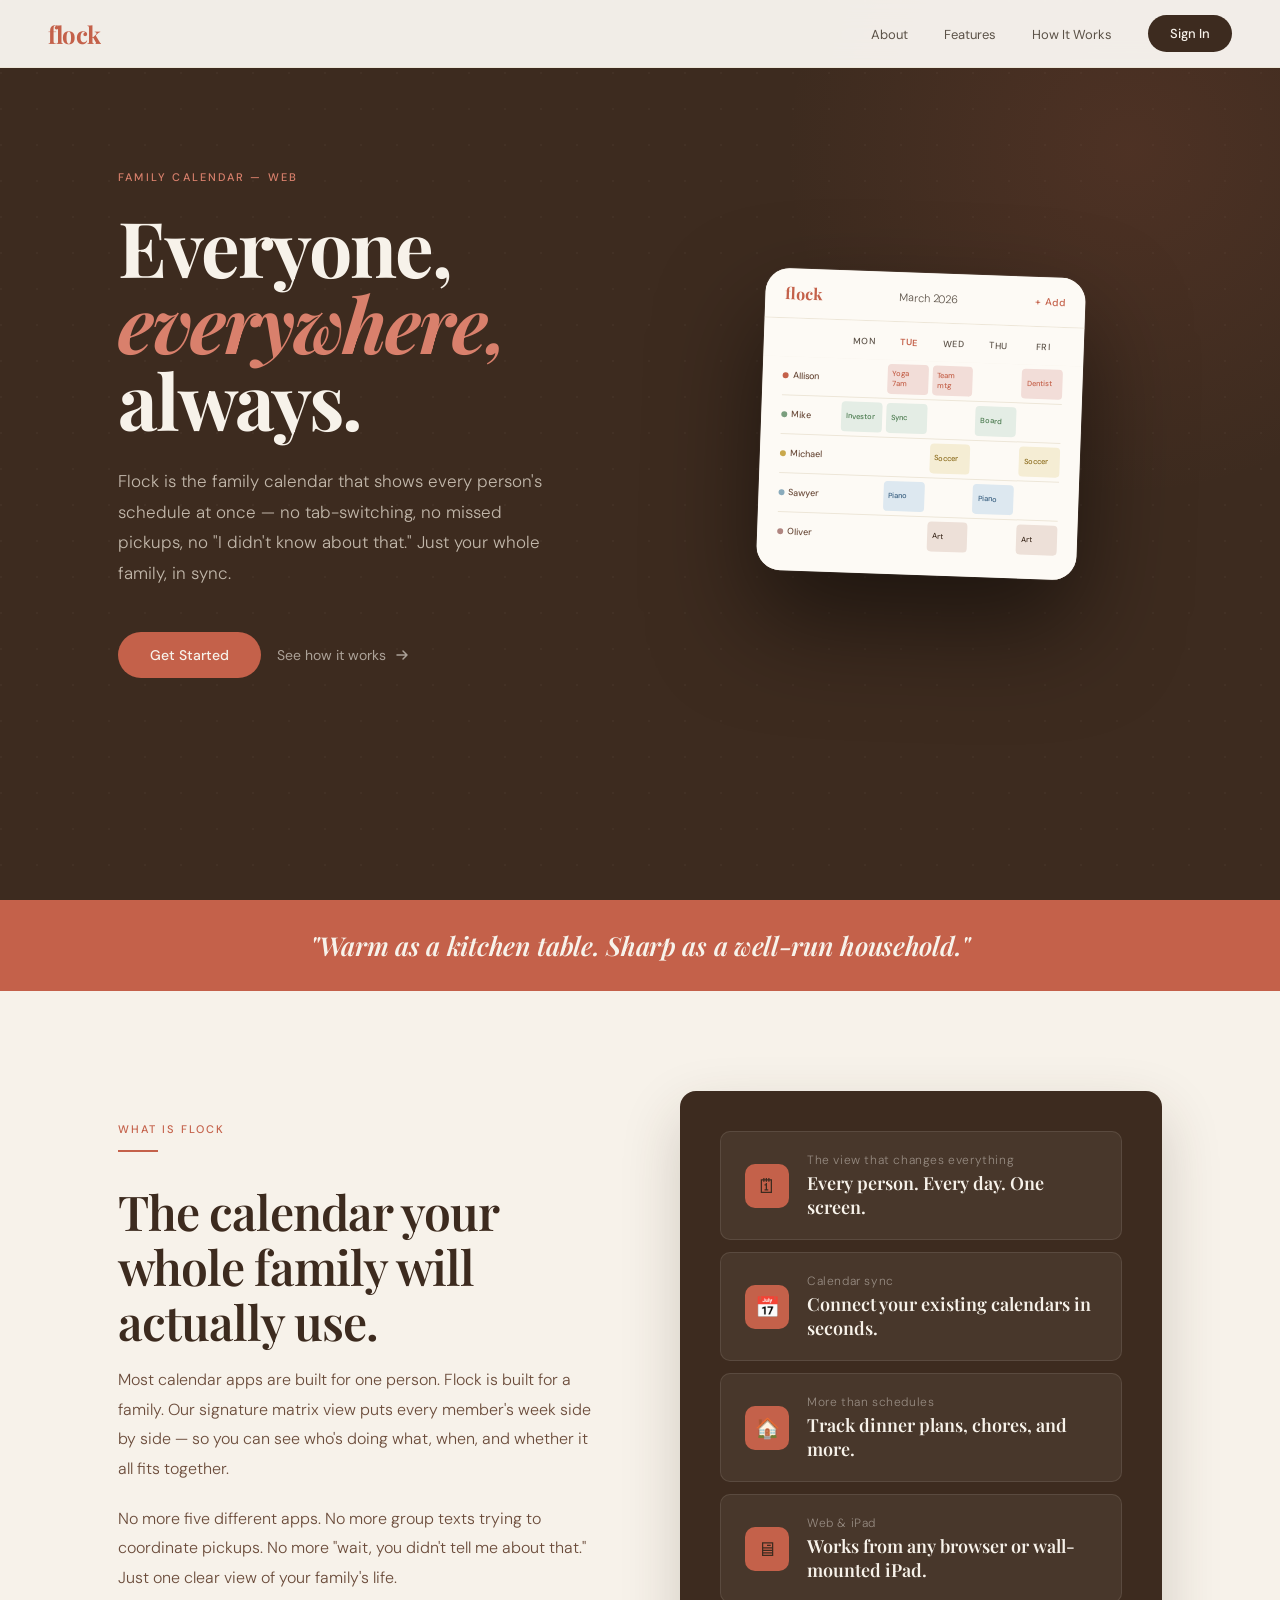
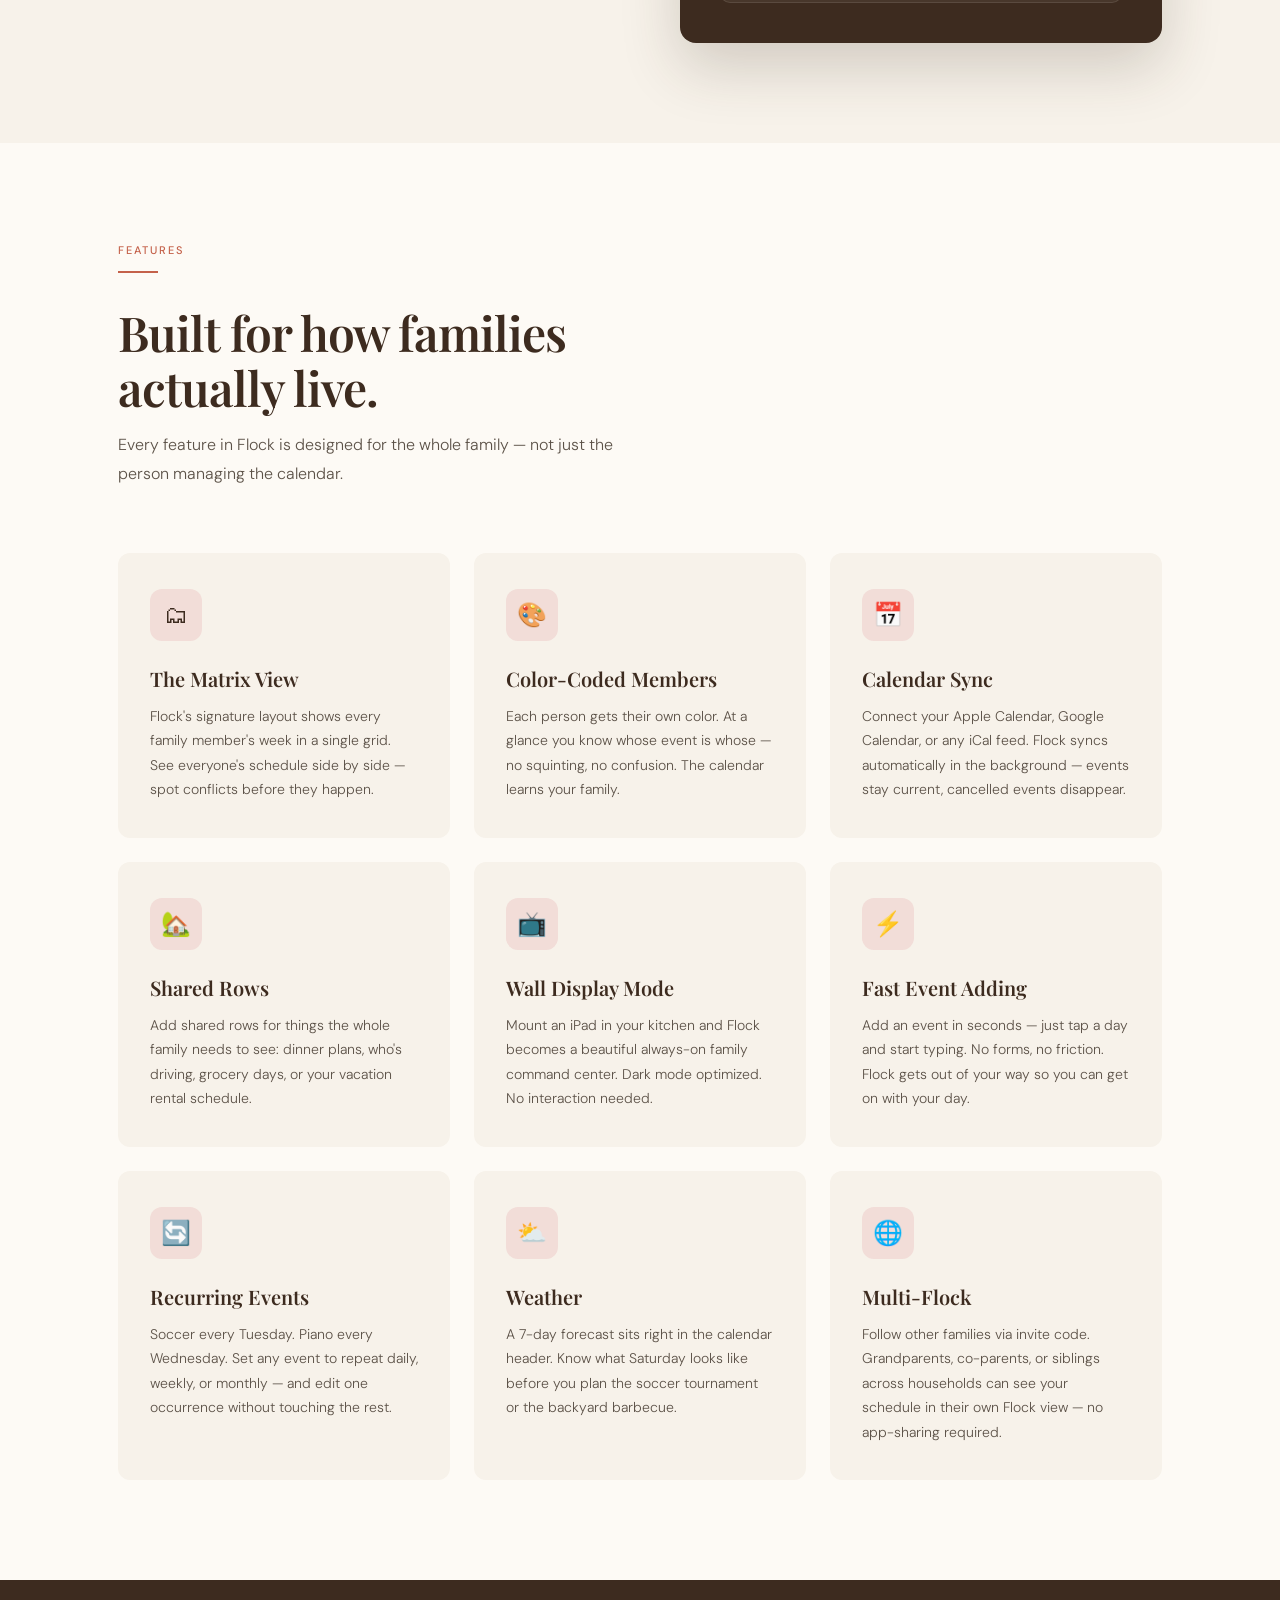
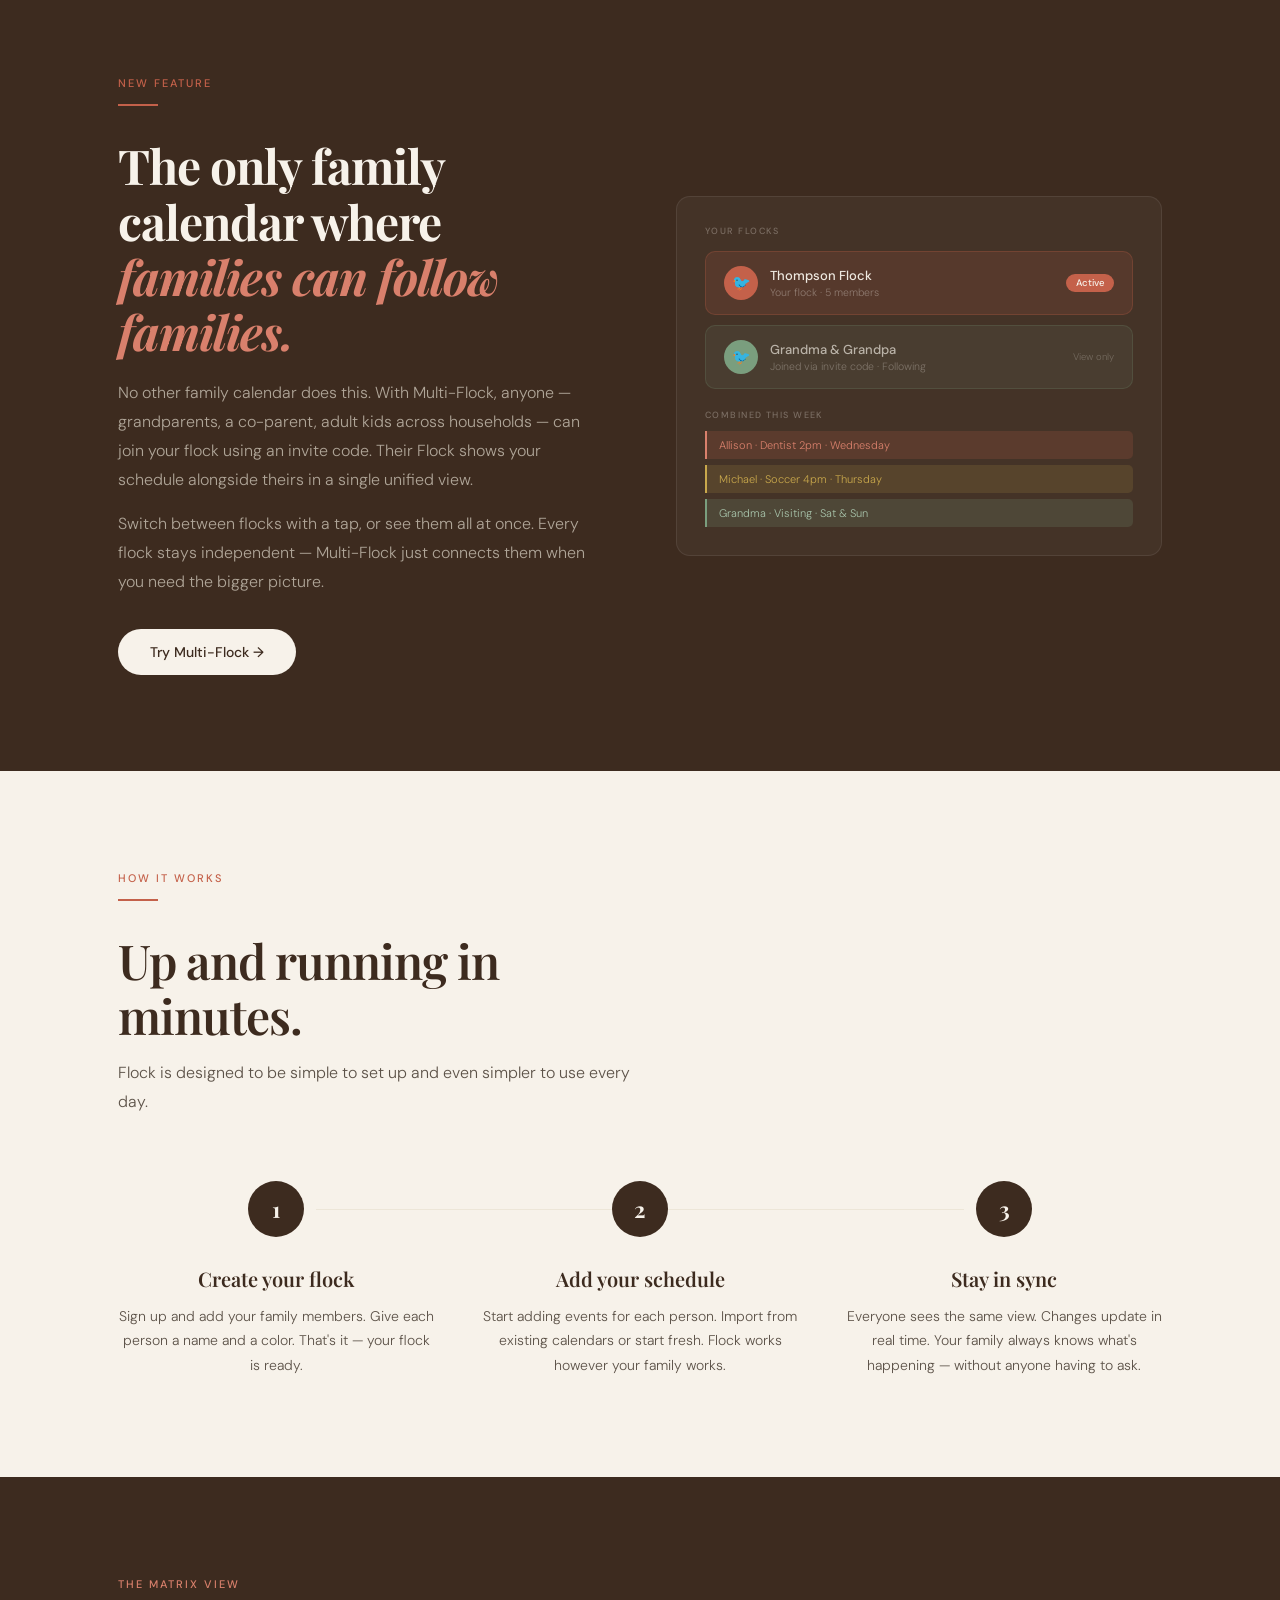
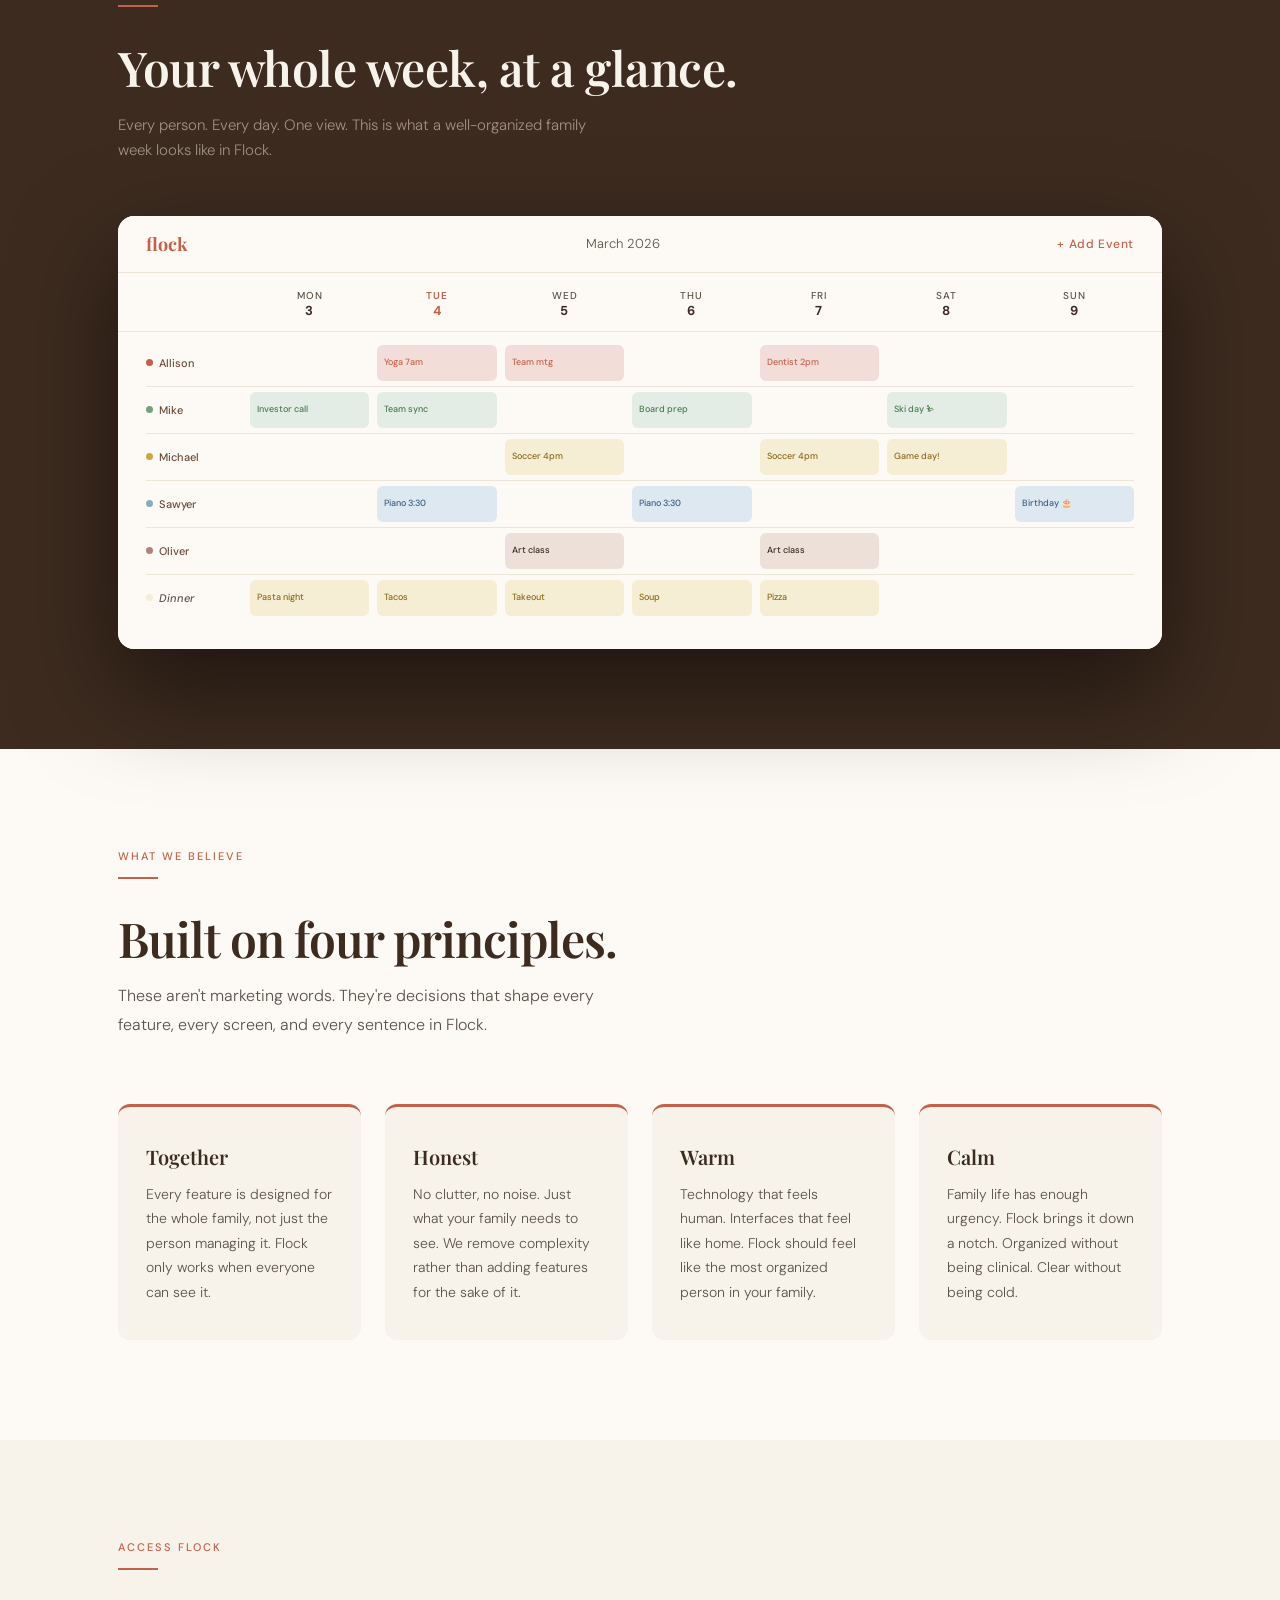
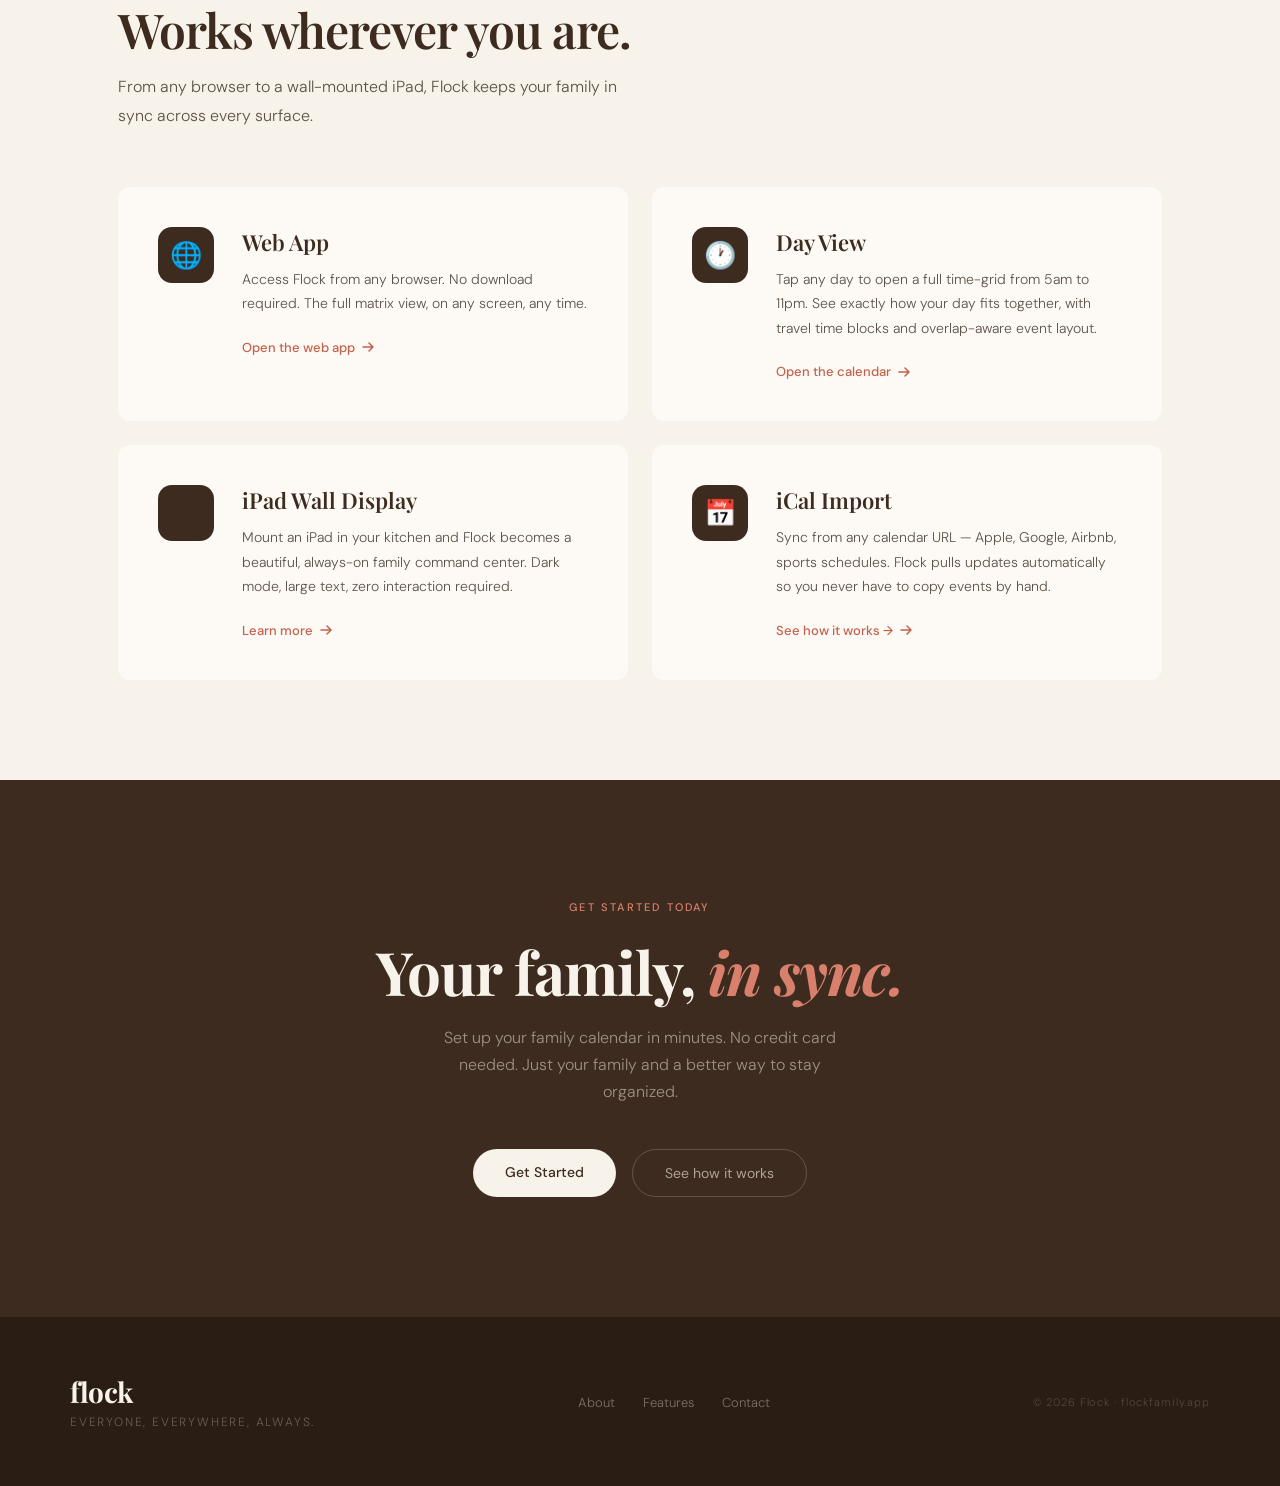
==== index.html @ e1179554 "Add new features: Recurring Events, Weather, Multi-Flock features.html: - Replace Smart Reminders se" ====
<!DOCTYPE html>
<html lang="en">
<head>
<meta charset="UTF-8">
<meta name="viewport" content="width=device-width, initial-scale=1.0">
<title>Flock — Family Calendar</title>
<meta name="description" content="Flock keeps your whole family in sync. Every person, every day, at a glance. Available on any device, from any browser.">
<meta name="robots" content="noindex, nofollow">
<link href="https://fonts.googleapis.com/css2?family=Playfair+Display:ital,wght@0,400;0,600;0,700;1,400;1,600&family=DM+Sans:wght@300;400;500&family=DM+Mono:wght@400;500&display=swap" rel="stylesheet">
<style>
  :root {
    --terracotta: #C4614A;
    --terracotta-light: #D9806C;
    --terracotta-pale: #F2DDD8;
    --cream: #F7F2EA;
    --cream-dark: #EDE6D8;
    --sage: #7A9E7E;
    --sage-light: #A8C4AB;
    --sage-pale: #E4EDE5;
    --bark: #3D2B1F;
    --bark-mid: #6B4C3B;
    --warm-white: #FDFAF5;
    --slate: #5C5248;
    --gold: #C9A84C;
    --gold-pale: #F5EDD4;
  }

  * { margin: 0; padding: 0; box-sizing: border-box; }
  html { scroll-behavior: smooth; }

  body {
    background: var(--warm-white);
    color: var(--bark);
    font-family: 'DM Sans', sans-serif;
    font-weight: 300;
    overflow-x: hidden;
  }

  /* ─── NAV ─── */
  nav {
    position: fixed;
    top: 0; left: 0; right: 0;
    z-index: 100;
    background: rgba(253, 250, 245, 0.94);
    backdrop-filter: blur(14px);
    -webkit-backdrop-filter: blur(14px);
    border-bottom: 1px solid var(--cream-dark);
    padding: 0 48px;
    height: 68px;
    display: flex;
    align-items: center;
    justify-content: space-between;
  }

  .nav-logo {
    font-family: 'Playfair Display', serif;
    font-size: 24px;
    font-weight: 700;
    color: var(--terracotta);
    letter-spacing: -0.5px;
    text-decoration: none;
  }

  .nav-links {
    display: flex;
    align-items: center;
    gap: 36px;
    list-style: none;
  }

  .nav-links a {
    font-size: 13px;
    font-weight: 400;
    color: var(--slate);
    text-decoration: none;
    transition: color 0.2s;
  }

  .nav-links a:hover { color: var(--terracotta); }

  .nav-signin {
    background: var(--bark);
    color: var(--cream) !important;
    padding: 10px 22px;
    border-radius: 100px;
    font-size: 13px !important;
    font-weight: 500 !important;
    text-decoration: none;
    transition: background 0.2s, transform 0.15s !important;
    display: inline-block;
  }

  .nav-signin:hover {
    background: var(--terracotta) !important;
    color: var(--cream) !important;
    transform: translateY(-1px);
  }

  .nav-mobile-toggle {
    display: none;
    background: none;
    border: none;
    cursor: pointer;
    padding: 4px;
  }

  /* ─── HERO ─── */
  #hero {
    min-height: 100vh;
    background: var(--bark);
    display: flex;
    align-items: center;
    position: relative;
    overflow: hidden;
    padding-top: 68px;
  }

  .hero-bg-dots {
    position: absolute;
    inset: 0;
    opacity: 0.03;
    background-image: radial-gradient(circle at 1px 1px, var(--cream) 1px, transparent 0);
    background-size: 36px 36px;
    pointer-events: none;
  }

  .hero-bg-glow {
    position: absolute;
    top: -200px;
    right: -200px;
    width: 700px;
    height: 700px;
    background: radial-gradient(circle, rgba(196,97,74,0.12) 0%, transparent 70%);
    pointer-events: none;
  }

  .hero-inner {
    position: relative;
    z-index: 2;
    max-width: 1140px;
    margin: 0 auto;
    padding: 80px 48px 100px;
    display: grid;
    grid-template-columns: 1fr 1fr;
    gap: 80px;
    align-items: center;
  }

  .hero-eyebrow {
    font-size: 11px;
    font-weight: 500;
    letter-spacing: 0.2em;
    text-transform: uppercase;
    color: var(--terracotta-light);
    margin-bottom: 24px;
    display: block;
  }

  .hero-title {
    font-family: 'Playfair Display', serif;
    font-size: clamp(48px, 6vw, 80px);
    font-weight: 700;
    color: var(--cream);
    line-height: 1.0;
    letter-spacing: -2px;
    margin-bottom: 28px;
  }

  .hero-title em {
    font-style: italic;
    color: var(--terracotta-light);
  }

  .hero-body {
    font-size: 17px;
    font-weight: 300;
    color: rgba(237, 230, 216, 0.75);
    line-height: 1.8;
    max-width: 440px;
    margin-bottom: 44px;
  }

  .hero-ctas {
    display: flex;
    gap: 16px;
    align-items: center;
    flex-wrap: wrap;
  }

  .btn-primary {
    background: var(--terracotta);
    color: var(--cream);
    padding: 14px 32px;
    border-radius: 100px;
    font-size: 14px;
    font-weight: 500;
    text-decoration: none;
    transition: background 0.2s, transform 0.15s;
    display: inline-block;
  }

  .btn-primary:hover {
    background: var(--terracotta-light);
    transform: translateY(-2px);
  }

  .btn-secondary {
    color: rgba(247,242,234,0.6);
    font-size: 14px;
    font-weight: 400;
    text-decoration: none;
    display: inline-flex;
    align-items: center;
    gap: 8px;
    transition: color 0.2s;
  }

  .btn-secondary:hover { color: var(--cream); }

  .btn-secondary svg { transition: transform 0.2s; }
  .btn-secondary:hover svg { transform: translateX(3px); }

  /* Hero mockup */
  .hero-visual {
    display: flex;
    justify-content: center;
    align-items: center;
  }

  .phone-mockup {
    width: 320px;
    background: var(--cream);
    border-radius: 24px;
    overflow: hidden;
    box-shadow: 0 48px 100px rgba(0,0,0,0.5), 0 0 0 1px rgba(255,255,255,0.06);
    transform: rotate(2deg);
  }

  .phone-bar {
    background: var(--warm-white);
    padding: 14px 20px;
    display: flex;
    align-items: center;
    justify-content: space-between;
    border-bottom: 1px solid var(--cream-dark);
  }

  .phone-logo {
    font-family: 'Playfair Display', serif;
    font-size: 16px;
    font-weight: 700;
    color: var(--terracotta);
  }

  .phone-month {
    font-size: 11px;
    color: var(--slate);
  }

  .phone-add {
    font-size: 10px;
    font-weight: 500;
    letter-spacing: 0.05em;
    color: var(--terracotta);
  }

  .phone-header {
    background: var(--warm-white);
    padding: 10px 20px 8px;
    display: grid;
    grid-template-columns: 56px repeat(5, 1fr);
    gap: 4px;
  }

  .ph-day {
    text-align: center;
    font-size: 9px;
    font-weight: 500;
    letter-spacing: 0.08em;
    text-transform: uppercase;
    color: var(--slate);
    padding: 4px 0;
  }

  .ph-day.today { color: var(--terracotta); font-weight: 600; }

  .phone-rows {
    padding: 0 20px 20px;
    background: var(--warm-white);
  }

  .ph-row {
    display: grid;
    grid-template-columns: 56px repeat(5, 1fr);
    gap: 4px;
    padding: 4px 0;
    border-top: 1px solid var(--cream-dark);
    align-items: center;
  }

  .ph-row:first-child { border-top: none; }

  .ph-name {
    font-size: 9px;
    font-weight: 500;
    color: var(--bark-mid);
    display: flex;
    align-items: center;
    gap: 4px;
  }

  .ph-dot {
    width: 6px;
    height: 6px;
    border-radius: 50%;
    flex-shrink: 0;
  }

  .ph-cell {
    min-height: 30px;
    border-radius: 4px;
    font-size: 7.5px;
    font-weight: 500;
    display: flex;
    align-items: center;
    padding: 4px 5px;
    line-height: 1.3;
  }

  .ph-cell.empty { background: transparent; }
  .event-t { background: var(--terracotta-pale); color: var(--terracotta); }
  .event-s { background: var(--sage-pale); color: #4A7A4E; }
  .event-g { background: var(--gold-pale); color: #8A6A1A; }
  .event-b { background: #DDE8F0; color: #3A6080; }
  .event-k { background: #EDE0D8; color: var(--bark); }

  /* ─── TAGLINE STRIP ─── */
  .tagline-strip {
    background: var(--terracotta);
    padding: 28px 48px;
    text-align: center;
  }

  .tagline-strip p {
    font-family: 'Playfair Display', serif;
    font-size: clamp(18px, 2.5vw, 26px);
    font-style: italic;
    font-weight: 600;
    color: var(--cream);
    letter-spacing: -0.3px;
  }

  /* ─── SECTIONS SHARED ─── */
  section { padding: 100px 0; }

  .container {
    max-width: 1140px;
    margin: 0 auto;
    padding: 0 48px;
  }

  .section-label {
    font-size: 11px;
    font-weight: 500;
    letter-spacing: 0.18em;
    text-transform: uppercase;
    color: var(--terracotta);
    margin-bottom: 14px;
    display: block;
  }

  .section-divider {
    width: 40px;
    height: 2px;
    background: var(--terracotta);
    margin-bottom: 32px;
  }

  .section-heading {
    font-family: 'Playfair Display', serif;
    font-size: clamp(32px, 4vw, 48px);
    font-weight: 600;
    line-height: 1.15;
    letter-spacing: -1px;
    color: var(--bark);
    margin-bottom: 16px;
  }

  .section-sub {
    font-size: 16px;
    line-height: 1.8;
    color: var(--slate);
    max-width: 520px;
  }

  /* ─── WHAT IS FLOCK ─── */
  #what { background: var(--cream); }

  .what-grid {
    display: grid;
    grid-template-columns: 1fr 1fr;
    gap: 80px;
    align-items: center;
  }

  .what-body {
    font-size: 16px;
    line-height: 1.85;
    color: var(--bark-mid);
    margin-bottom: 20px;
  }

  .what-visual {
    background: var(--bark);
    border-radius: 16px;
    padding: 40px;
    display: flex;
    flex-direction: column;
    gap: 12px;
    box-shadow: 0 24px 60px rgba(61,43,31,0.2);
  }

  .what-stat {
    background: rgba(247,242,234,0.06);
    border: 1px solid rgba(247,242,234,0.1);
    border-radius: 10px;
    padding: 20px 24px;
    display: flex;
    align-items: center;
    gap: 18px;
  }

  .what-stat-icon {
    width: 44px;
    height: 44px;
    border-radius: 10px;
    background: var(--terracotta);
    display: flex;
    align-items: center;
    justify-content: center;
    font-size: 20px;
    flex-shrink: 0;
  }

  .what-stat-label {
    font-size: 12px;
    color: rgba(247,242,234,0.45);
    margin-bottom: 3px;
    letter-spacing: 0.05em;
  }

  .what-stat-value {
    font-family: 'Playfair Display', serif;
    font-size: 18px;
    font-weight: 600;
    color: var(--cream);
  }

  /* ─── FEATURES ─── */
  #features { background: var(--warm-white); }

  .features-intro {
    max-width: 600px;
    margin-bottom: 64px;
  }

  .features-grid {
    display: grid;
    grid-template-columns: repeat(3, 1fr);
    gap: 24px;
  }

  .feature-card {
    background: var(--cream);
    border-radius: 12px;
    padding: 36px 32px;
    transition: transform 0.2s, box-shadow 0.2s;
  }

  .feature-card:hover {
    transform: translateY(-4px);
    box-shadow: 0 16px 40px rgba(61,43,31,0.1);
  }

  .feature-icon {
    width: 52px;
    height: 52px;
    border-radius: 12px;
    background: var(--terracotta-pale);
    display: flex;
    align-items: center;
    justify-content: center;
    font-size: 24px;
    margin-bottom: 24px;
  }

  .feature-title {
    font-family: 'Playfair Display', serif;
    font-size: 20px;
    font-weight: 600;
    color: var(--bark);
    margin-bottom: 12px;
  }

  .feature-body {
    font-size: 14px;
    line-height: 1.75;
    color: var(--slate);
  }

  /* ─── HOW IT WORKS ─── */
  #how { background: var(--cream); }

  .how-grid {
    display: grid;
    grid-template-columns: repeat(3, 1fr);
    gap: 48px;
    margin-top: 64px;
    position: relative;
  }

  .how-grid::before {
    content: '';
    position: absolute;
    top: 28px;
    left: calc(16.66% + 24px);
    right: calc(16.66% + 24px);
    height: 1px;
    background: var(--cream-dark);
    z-index: 0;
  }

  .how-step {
    text-align: center;
    position: relative;
    z-index: 1;
  }

  .how-number {
    width: 56px;
    height: 56px;
    border-radius: 50%;
    background: var(--bark);
    color: var(--cream);
    font-family: 'Playfair Display', serif;
    font-size: 22px;
    font-weight: 700;
    display: flex;
    align-items: center;
    justify-content: center;
    margin: 0 auto 28px;
  }

  .how-title {
    font-family: 'Playfair Display', serif;
    font-size: 20px;
    font-weight: 600;
    color: var(--bark);
    margin-bottom: 12px;
  }

  .how-body {
    font-size: 14px;
    line-height: 1.75;
    color: var(--slate);
  }

  /* ─── MATRIX PREVIEW ─── */
  #preview { background: var(--bark); }

  #preview .section-label { color: var(--terracotta-light); }

  .preview-heading {
    font-family: 'Playfair Display', serif;
    font-size: clamp(32px, 4vw, 48px);
    font-weight: 600;
    color: var(--cream);
    line-height: 1.2;
    letter-spacing: -0.5px;
    margin-bottom: 16px;
  }

  .preview-sub {
    font-size: 15px;
    color: rgba(237, 230, 216, 0.55);
    line-height: 1.7;
    max-width: 500px;
    margin-bottom: 52px;
  }

  .desk-mockup {
    background: var(--cream);
    border-radius: 16px;
    overflow: hidden;
    box-shadow: 0 40px 100px rgba(0,0,0,0.5);
  }

  .desk-bar {
    background: var(--warm-white);
    padding: 16px 28px;
    display: flex;
    align-items: center;
    justify-content: space-between;
    border-bottom: 1px solid var(--cream-dark);
  }

  .desk-logo {
    font-family: 'Playfair Display', serif;
    font-size: 18px;
    font-weight: 700;
    color: var(--terracotta);
  }

  .desk-month { font-size: 13px; color: var(--slate); }

  .desk-add {
    font-size: 12px;
    font-weight: 500;
    color: var(--terracotta);
    letter-spacing: 0.05em;
    cursor: pointer;
  }

  .desk-cal-header {
    background: var(--warm-white);
    padding: 12px 28px 8px;
    display: grid;
    grid-template-columns: 96px repeat(7, 1fr);
    gap: 8px;
    border-bottom: 1px solid var(--cream-dark);
  }

  .dc-label {
    text-align: center;
    font-size: 10px;
    font-weight: 500;
    letter-spacing: 0.1em;
    text-transform: uppercase;
    color: var(--slate);
    padding: 4px 0;
  }

  .dc-label.today { color: var(--terracotta); font-weight: 600; }

  .desk-rows { padding: 8px 28px 28px; background: var(--warm-white); }

  .dc-row {
    display: grid;
    grid-template-columns: 96px repeat(7, 1fr);
    gap: 8px;
    padding: 5px 0;
    border-top: 1px solid var(--cream-dark);
    align-items: center;
  }

  .dc-row:first-child { border-top: none; }

  .dc-name {
    font-size: 11px;
    font-weight: 500;
    color: var(--bark-mid);
    display: flex;
    align-items: center;
    gap: 6px;
  }

  .dc-dot {
    width: 7px;
    height: 7px;
    border-radius: 50%;
    flex-shrink: 0;
  }

  .dc-cell {
    min-height: 36px;
    border-radius: 6px;
    font-size: 9px;
    font-weight: 500;
    display: flex;
    align-items: center;
    padding: 5px 7px;
    line-height: 1.3;
  }

  .dc-cell.empty { background: transparent; }
  .dc-t { background: var(--terracotta-pale); color: var(--terracotta); }
  .dc-s { background: var(--sage-pale); color: #4A7A4E; }
  .dc-g { background: var(--gold-pale); color: #8A6A1A; }
  .dc-b { background: #DDE8F0; color: #3A6080; }
  .dc-k { background: #EDE0D8; color: var(--bark); }

  /* ─── PILLARS ─── */
  #pillars { background: var(--warm-white); }

  .pillars-grid {
    display: grid;
    grid-template-columns: repeat(4, 1fr);
    gap: 24px;
    margin-top: 64px;
  }

  .pillar-card {
    padding: 36px 28px;
    background: var(--cream);
    border-radius: 12px;
    border-top: 3px solid var(--terracotta);
  }

  .pillar-title {
    font-family: 'Playfair Display', serif;
    font-size: 20px;
    font-weight: 600;
    color: var(--bark);
    margin-bottom: 12px;
  }

  .pillar-body {
    font-size: 14px;
    line-height: 1.75;
    color: var(--slate);
  }

  /* ─── PLATFORMS ─── */
  #platforms { background: var(--cream); }

  .platforms-grid {
    display: grid;
    grid-template-columns: 1fr 1fr;
    gap: 24px;
    margin-top: 56px;
  }

  .platform-card {
    background: var(--warm-white);
    border-radius: 12px;
    padding: 40px;
    display: flex;
    gap: 28px;
    align-items: flex-start;
  }

  .platform-icon {
    width: 56px;
    height: 56px;
    border-radius: 14px;
    background: var(--bark);
    display: flex;
    align-items: center;
    justify-content: center;
    font-size: 26px;
    flex-shrink: 0;
  }

  .platform-title {
    font-family: 'Playfair Display', serif;
    font-size: 22px;
    font-weight: 600;
    color: var(--bark);
    margin-bottom: 10px;
  }

  .platform-body {
    font-size: 14px;
    line-height: 1.75;
    color: var(--slate);
    margin-bottom: 20px;
  }

  .platform-link {
    font-size: 13px;
    font-weight: 500;
    color: var(--terracotta);
    text-decoration: none;
    display: inline-flex;
    align-items: center;
    gap: 6px;
    transition: gap 0.2s;
  }

  .platform-link:hover { gap: 10px; }

  /* ─── CTA ─── */
  #cta {
    background: var(--bark);
    text-align: center;
    padding: 120px 48px;
  }

  .cta-eyebrow {
    font-size: 11px;
    font-weight: 500;
    letter-spacing: 0.2em;
    text-transform: uppercase;
    color: var(--terracotta-light);
    margin-bottom: 24px;
    display: block;
  }

  .cta-heading {
    font-family: 'Playfair Display', serif;
    font-size: clamp(36px, 5vw, 60px);
    font-weight: 700;
    color: var(--cream);
    line-height: 1.1;
    letter-spacing: -1px;
    margin-bottom: 20px;
  }

  .cta-heading em {
    font-style: italic;
    color: var(--terracotta-light);
  }

  .cta-sub {
    font-size: 16px;
    color: rgba(237, 230, 216, 0.55);
    max-width: 440px;
    margin: 0 auto 44px;
    line-height: 1.7;
  }

  .cta-buttons {
    display: flex;
    gap: 16px;
    justify-content: center;
    flex-wrap: wrap;
  }

  .btn-light {
    background: var(--cream);
    color: var(--bark);
    padding: 14px 32px;
    border-radius: 100px;
    font-size: 14px;
    font-weight: 500;
    text-decoration: none;
    transition: background 0.2s, transform 0.15s;
    display: inline-block;
  }

  .btn-light:hover {
    background: var(--warm-white);
    transform: translateY(-2px);
  }

  .btn-outline {
    background: transparent;
    color: rgba(247,242,234,0.6);
    padding: 14px 32px;
    border-radius: 100px;
    font-size: 14px;
    font-weight: 400;
    text-decoration: none;
    border: 1px solid rgba(247,242,234,0.2);
    transition: border-color 0.2s, color 0.2s;
    display: inline-block;
  }

  .btn-outline:hover {
    border-color: rgba(247,242,234,0.5);
    color: var(--cream);
  }

  /* ─── FOOTER ─── */
  footer {
    background: #2A1D14;
    padding: 56px 48px;
  }

  .footer-inner {
    max-width: 1140px;
    margin: 0 auto;
    display: flex;
    align-items: center;
    justify-content: space-between;
    flex-wrap: wrap;
    gap: 24px;
  }

  .footer-logo {
    font-family: 'Playfair Display', serif;
    font-size: 28px;
    font-weight: 700;
    color: var(--cream);
    letter-spacing: -0.5px;
  }

  .footer-tagline {
    font-size: 12px;
    color: rgba(247,242,234,0.3);
    letter-spacing: 0.15em;
    text-transform: uppercase;
    margin-top: 4px;
  }

  .footer-links {
    display: flex;
    gap: 28px;
    list-style: none;
    flex-wrap: wrap;
  }

  .footer-links a {
    font-size: 13px;
    color: rgba(247,242,234,0.4);
    text-decoration: none;
    transition: color 0.2s;
  }

  .footer-links a:hover { color: var(--cream); }

  .footer-copy {
    font-size: 11px;
    color: rgba(247,242,234,0.2);
    letter-spacing: 0.08em;
  }

  /* ─── SCROLL REVEAL ─── */
  .reveal {
    opacity: 0;
    transform: translateY(28px);
    transition: opacity 0.7s ease, transform 0.7s ease;
  }

  .reveal.visible {
    opacity: 1;
    transform: translateY(0);
  }

  /* ─── RESPONSIVE ─── */
  @media (max-width: 900px) {
    nav { padding: 0 24px; }

    .nav-links { display: none; }
    .nav-links.open {
      display: flex;
      flex-direction: column;
      position: fixed;
      top: 68px; left: 0; right: 0;
      background: var(--warm-white);
      padding: 24px;
      border-bottom: 1px solid var(--cream-dark);
      gap: 20px;
      z-index: 99;
    }

    .nav-mobile-toggle { display: flex; }

    .hero-inner {
      grid-template-columns: 1fr;
      padding: 60px 24px 80px;
      gap: 48px;
      text-align: center;
    }

    .hero-body { margin: 0 auto 44px; }
    .hero-ctas { justify-content: center; }
    .phone-mockup { width: 280px; margin: 0 auto; transform: none; }

    .what-grid,
    .platforms-grid { grid-template-columns: 1fr; gap: 40px; }

    .features-grid { grid-template-columns: 1fr 1fr; }

    .how-grid { grid-template-columns: 1fr; gap: 40px; }
    .how-grid::before { display: none; }

    .pillars-grid { grid-template-columns: 1fr 1fr; }

    .container { padding: 0 24px; }
    section { padding: 72px 0; }

    .desk-cal-header,
    .desk-rows .dc-row { grid-template-columns: 72px repeat(5, 1fr); }

    /* Hide last 2 day columns on mobile */
    .dc-col-6, .dc-col-7 { display: none; }

    .footer-inner { flex-direction: column; text-align: center; }
    .footer-links { justify-content: center; }
  }

  @media (max-width: 580px) {
    .features-grid,
    .pillars-grid { grid-template-columns: 1fr; }
    #cta { padding: 80px 24px; }
    .tagline-strip { padding: 24px; }
  }

</style>
</head>
<body>


<!-- ─── NAV ─── -->
<nav>
  <a href="#hero" class="nav-logo">flock</a>
  <ul class="nav-links" id="navLinks">
    <li><a href="/about.html">About</a></li>
    <li><a href="/features.html">Features</a></li>
    <li><a href="/how-it-works.html">How It Works</a></li>
    <li><a href="https://app.flockfamily.app" class="nav-signin">Sign In</a></li>
  </ul>
  <button class="nav-mobile-toggle" id="menuToggle" aria-label="Menu">
    <svg width="22" height="22" viewBox="0 0 22 22" fill="none">
      <rect y="4" width="22" height="2" rx="1" fill="#3D2B1F"/>
      <rect y="10" width="22" height="2" rx="1" fill="#3D2B1F"/>
      <rect y="16" width="22" height="2" rx="1" fill="#3D2B1F"/>
    </svg>
  </button>
</nav>

<!-- ─── HERO ─── -->
<section id="hero">
  <div class="hero-bg-dots"></div>
  <div class="hero-bg-glow"></div>
  <div class="hero-inner">
    <div class="hero-text">
      <span class="hero-eyebrow">Family Calendar — Web</span>
      <h1 class="hero-title">Everyone, <em>everywhere,</em> always.</h1>
      <p class="hero-body">Flock is the family calendar that shows every person's schedule at once — no tab-switching, no missed pickups, no "I didn't know about that." Just your whole family, in sync.</p>
      <div class="hero-ctas">
        <a href="https://app.flockfamily.app/signup" class="btn-primary">Get Started</a>
        <a href="#how" class="btn-secondary">
          See how it works
          <svg width="16" height="16" viewBox="0 0 16 16" fill="none"><path d="M3 8h10M9 4l4 4-4 4" stroke="currentColor" stroke-width="1.5" stroke-linecap="round" stroke-linejoin="round"/></svg>
        </a>
      </div>
    </div>
    <div class="hero-visual">
      <div class="phone-mockup">
        <div class="phone-bar">
          <span class="phone-logo">flock</span>
          <span class="phone-month">March 2026</span>
          <span class="phone-add">+ Add</span>
        </div>
        <div class="phone-header">
          <div></div>
          <div class="ph-day">Mon</div>
          <div class="ph-day today">Tue</div>
          <div class="ph-day">Wed</div>
          <div class="ph-day">Thu</div>
          <div class="ph-day">Fri</div>
        </div>
        <div class="phone-rows">
          <div class="ph-row">
            <div class="ph-name"><span class="ph-dot" style="background:#C4614A;"></span>Allison</div>
            <div class="ph-cell empty"></div>
            <div class="ph-cell event-t">Yoga 7am</div>
            <div class="ph-cell event-t">Team mtg</div>
            <div class="ph-cell empty"></div>
            <div class="ph-cell event-t">Dentist</div>
          </div>
          <div class="ph-row">
            <div class="ph-name"><span class="ph-dot" style="background:#7A9E7E;"></span>Mike</div>
            <div class="ph-cell event-s">Investor</div>
            <div class="ph-cell event-s">Sync</div>
            <div class="ph-cell empty"></div>
            <div class="ph-cell event-s">Board</div>
            <div class="ph-cell empty"></div>
          </div>
          <div class="ph-row">
            <div class="ph-name"><span class="ph-dot" style="background:#C9A84C;"></span>Michael</div>
            <div class="ph-cell empty"></div>
            <div class="ph-cell empty"></div>
            <div class="ph-cell event-g">Soccer</div>
            <div class="ph-cell empty"></div>
            <div class="ph-cell event-g">Soccer</div>
          </div>
          <div class="ph-row">
            <div class="ph-name"><span class="ph-dot" style="background:#8AABBC;"></span>Sawyer</div>
            <div class="ph-cell empty"></div>
            <div class="ph-cell event-b">Piano</div>
            <div class="ph-cell empty"></div>
            <div class="ph-cell event-b">Piano</div>
            <div class="ph-cell empty"></div>
          </div>
          <div class="ph-row">
            <div class="ph-name"><span class="ph-dot" style="background:#B08580;"></span>Oliver</div>
            <div class="ph-cell empty"></div>
            <div class="ph-cell empty"></div>
            <div class="ph-cell event-k">Art</div>
            <div class="ph-cell empty"></div>
            <div class="ph-cell event-k">Art</div>
          </div>
        </div>
      </div>
    </div>
  </div>
</section>

<!-- ─── TAGLINE STRIP ─── -->
<div class="tagline-strip">
  <p>"Warm as a kitchen table. Sharp as a well-run household."</p>
</div>

<!-- ─── WHAT IS FLOCK ─── -->
<section id="what">
  <div class="container">
    <div class="what-grid">
      <div class="reveal">
        <span class="section-label">What is Flock</span>
        <div class="section-divider"></div>
        <h2 class="section-heading">The calendar your whole family will actually use.</h2>
        <p class="what-body">Most calendar apps are built for one person. Flock is built for a family. Our signature matrix view puts every member's week side by side — so you can see who's doing what, when, and whether it all fits together.</p>
        <p class="what-body">No more five different apps. No more group texts trying to coordinate pickups. No more "wait, you didn't tell me about that." Just one clear view of your family's life.</p>
      </div>
      <div class="what-visual reveal">
        <div class="what-stat">
          <div class="what-stat-icon">🗓</div>
          <div>
            <div class="what-stat-label">The view that changes everything</div>
            <div class="what-stat-value">Every person. Every day. One screen.</div>
          </div>
        </div>
        <div class="what-stat">
          <div class="what-stat-icon">📅</div>
          <div>
            <div class="what-stat-label">Calendar sync</div>
            <div class="what-stat-value">Connect your existing calendars in seconds.</div>
          </div>
        </div>
        <div class="what-stat">
          <div class="what-stat-icon">🏠</div>
          <div>
            <div class="what-stat-label">More than schedules</div>
            <div class="what-stat-value">Track dinner plans, chores, and more.</div>
          </div>
        </div>
        <div class="what-stat">
          <div class="what-stat-icon">🖥</div>
          <div>
            <div class="what-stat-label">Web & iPad</div>
            <div class="what-stat-value">Works from any browser or wall-mounted iPad.</div>
          </div>
        </div>
      </div>
    </div>
  </div>
</section>

<!-- ─── FEATURES ─── -->
<section id="features">
  <div class="container">
    <div class="features-intro reveal">
      <span class="section-label">Features</span>
      <div class="section-divider"></div>
      <h2 class="section-heading">Built for how families actually live.</h2>
      <p class="section-sub">Every feature in Flock is designed for the whole family — not just the person managing the calendar.</p>
    </div>
    <div class="features-grid">
      <div class="feature-card reveal">
        <div class="feature-icon">🗂</div>
        <div class="feature-title">The Matrix View</div>
        <p class="feature-body">Flock's signature layout shows every family member's week in a single grid. See everyone's schedule side by side — spot conflicts before they happen.</p>
      </div>
      <div class="feature-card reveal">
        <div class="feature-icon">🎨</div>
        <div class="feature-title">Color-Coded Members</div>
        <p class="feature-body">Each person gets their own color. At a glance you know whose event is whose — no squinting, no confusion. The calendar learns your family.</p>
      </div>
      <div class="feature-card reveal">
        <div class="feature-icon">📅</div>
        <div class="feature-title">Calendar Sync</div>
        <p class="feature-body">Connect your Apple Calendar, Google Calendar, or any iCal feed. Flock syncs automatically in the background — events stay current, cancelled events disappear.</p>
      </div>
      <div class="feature-card reveal">
        <div class="feature-icon">🏡</div>
        <div class="feature-title">Shared Rows</div>
        <p class="feature-body">Add shared rows for things the whole family needs to see: dinner plans, who's driving, grocery days, or your vacation rental schedule.</p>
      </div>
      <div class="feature-card reveal">
        <div class="feature-icon">📺</div>
        <div class="feature-title">Wall Display Mode</div>
        <p class="feature-body">Mount an iPad in your kitchen and Flock becomes a beautiful always-on family command center. Dark mode optimized. No interaction needed.</p>
      </div>
      <div class="feature-card reveal">
        <div class="feature-icon">⚡</div>
        <div class="feature-title">Fast Event Adding</div>
        <p class="feature-body">Add an event in seconds — just tap a day and start typing. No forms, no friction. Flock gets out of your way so you can get on with your day.</p>
      </div>
      <div class="feature-card reveal">
        <div class="feature-icon">🔄</div>
        <div class="feature-title">Recurring Events</div>
        <p class="feature-body">Soccer every Tuesday. Piano every Wednesday. Set any event to repeat daily, weekly, or monthly — and edit one occurrence without touching the rest.</p>
      </div>
      <div class="feature-card reveal">
        <div class="feature-icon">⛅</div>
        <div class="feature-title">Weather</div>
        <p class="feature-body">A 7-day forecast sits right in the calendar header. Know what Saturday looks like before you plan the soccer tournament or the backyard barbecue.</p>
      </div>
      <div class="feature-card reveal">
        <div class="feature-icon">🌐</div>
        <div class="feature-title">Multi-Flock</div>
        <p class="feature-body">Follow other families via invite code. Grandparents, co-parents, or siblings across households can see your schedule in their own Flock view — no app-sharing required.</p>
      </div>
    </div>
  </div>
</section>

<!-- ─── MULTI-FLOCK CALLOUT ─── -->
<section id="multiflock" style="background:var(--bark);padding:96px 0;">
  <div class="container">
    <div style="display:grid;grid-template-columns:1fr 1fr;gap:72px;align-items:center;">
      <div class="reveal">
        <span class="section-label" style="color:var(--terracotta);">New Feature</span>
        <div class="section-divider" style="background:var(--terracotta);"></div>
        <h2 style="font-family:'Playfair Display',serif;font-size:clamp(28px,4vw,48px);font-weight:700;color:#F7F2EA;line-height:1.15;letter-spacing:-1px;margin-bottom:20px;">The only family calendar where <em style="font-style:italic;color:#D9806C;">families can follow families.</em></h2>
        <p style="font-size:16px;line-height:1.8;color:rgba(237,230,216,.65);margin-bottom:16px;">No other family calendar does this. With Multi-Flock, anyone — grandparents, a co-parent, adult kids across households — can join your flock using an invite code. Their Flock shows your schedule alongside theirs in a single unified view.</p>
        <p style="font-size:16px;line-height:1.8;color:rgba(237,230,216,.65);margin-bottom:32px;">Switch between flocks with a tap, or see them all at once. Every flock stays independent — Multi-Flock just connects them when you need the bigger picture.</p>
        <a href="https://app.flockfamily.app/signup" style="display:inline-block;background:#F7F2EA;color:#3D2B1F;padding:14px 32px;border-radius:100px;font-size:14px;font-weight:500;text-decoration:none;">Try Multi-Flock →</a>
      </div>
      <div class="reveal">
        <div style="background:rgba(255,255,255,.04);border:1px solid rgba(255,255,255,.08);border-radius:14px;padding:28px;">
          <div style="font-size:9px;font-weight:500;letter-spacing:.16em;text-transform:uppercase;color:rgba(247,242,234,.3);margin-bottom:14px;">Your flocks</div>
          <div style="background:rgba(196,97,74,.15);border:1px solid rgba(196,97,74,.25);border-radius:10px;padding:14px 18px;margin-bottom:10px;display:flex;align-items:center;gap:12px;">
            <div style="width:34px;height:34px;border-radius:50%;background:#C4614A;display:flex;align-items:center;justify-content:center;font-size:15px;flex-shrink:0;">🐦</div>
            <div style="flex:1;"><div style="font-size:13px;font-weight:500;color:rgba(247,242,234,.95);">Thompson Flock</div><div style="font-size:10.5px;color:rgba(247,242,234,.35);margin-top:2px;">Your flock · 5 members</div></div>
            <div style="font-size:9.5px;background:#C4614A;color:#F7F2EA;padding:3px 10px;border-radius:100px;font-weight:500;">Active</div>
          </div>
          <div style="background:rgba(122,158,126,.1);border:1px solid rgba(122,158,126,.18);border-radius:10px;padding:14px 18px;margin-bottom:20px;display:flex;align-items:center;gap:12px;">
            <div style="width:34px;height:34px;border-radius:50%;background:#7A9E7E;display:flex;align-items:center;justify-content:center;font-size:15px;flex-shrink:0;">🐦</div>
            <div style="flex:1;"><div style="font-size:13px;font-weight:500;color:rgba(247,242,234,.65);">Grandma &amp; Grandpa</div><div style="font-size:10.5px;color:rgba(247,242,234,.3);margin-top:2px;">Joined via invite code · Following</div></div>
            <div style="font-size:9.5px;color:rgba(247,242,234,.25);">View only</div>
          </div>
          <div style="font-size:9px;font-weight:500;letter-spacing:.16em;text-transform:uppercase;color:rgba(247,242,234,.3);margin-bottom:10px;">Combined this week</div>
          <div style="display:flex;flex-direction:column;gap:6px;">
            <div style="background:rgba(196,97,74,.18);border-left:2px solid #D9806C;border-radius:0 5px 5px 0;padding:7px 12px;font-size:11px;color:#D9806C;">Allison · Dentist 2pm · Wednesday</div>
            <div style="background:rgba(201,168,76,.14);border-left:2px solid #C9A84C;border-radius:0 5px 5px 0;padding:7px 12px;font-size:11px;color:#C9A84C;">Michael · Soccer 4pm · Thursday</div>
            <div style="background:rgba(122,158,126,.18);border-left:2px solid #7A9E7E;border-radius:0 5px 5px 0;padding:7px 12px;font-size:11px;color:#A8C4AB;">Grandma · Visiting · Sat &amp; Sun</div>
          </div>
        </div>
      </div>
    </div>
  </div>
</section>

<!-- ─── HOW IT WORKS ─── -->
<section id="how">
  <div class="container">
    <div class="reveal" style="max-width: 520px;">
      <span class="section-label">How It Works</span>
      <div class="section-divider"></div>
      <h2 class="section-heading">Up and running in minutes.</h2>
      <p class="section-sub">Flock is designed to be simple to set up and even simpler to use every day.</p>
    </div>
    <div class="how-grid">
      <div class="how-step reveal">
        <div class="how-number">1</div>
        <h3 class="how-title">Create your flock</h3>
        <p class="how-body">Sign up and add your family members. Give each person a name and a color. That's it — your flock is ready.</p>
      </div>
      <div class="how-step reveal">
        <div class="how-number">2</div>
        <h3 class="how-title">Add your schedule</h3>
        <p class="how-body">Start adding events for each person. Import from existing calendars or start fresh. Flock works however your family works.</p>
      </div>
      <div class="how-step reveal">
        <div class="how-number">3</div>
        <h3 class="how-title">Stay in sync</h3>
        <p class="how-body">Everyone sees the same view. Changes update in real time. Your family always knows what's happening — without anyone having to ask.</p>
      </div>
    </div>
  </div>
</section>

<!-- ─── FULL CALENDAR PREVIEW ─── -->
<section id="preview">
  <div class="container">
    <div class="reveal">
      <span class="section-label">The Matrix View</span>
      <div class="section-divider" style="background: var(--terracotta);"></div>
      <h2 class="preview-heading">Your whole week, at a glance.</h2>
      <p class="preview-sub">Every person. Every day. One view. This is what a well-organized family week looks like in Flock.</p>
    </div>
    <div class="desk-mockup reveal">
      <div class="desk-bar">
        <span class="desk-logo">flock</span>
        <span class="desk-month">March 2026</span>
        <span class="desk-add">+ Add Event</span>
      </div>
      <div class="desk-cal-header">
        <div></div>
        <div class="dc-label">Mon<br><strong style="font-size:13px;color:var(--bark);">3</strong></div>
        <div class="dc-label today">Tue<br><strong style="font-size:13px;">4</strong></div>
        <div class="dc-label">Wed<br><strong style="font-size:13px;color:var(--bark);">5</strong></div>
        <div class="dc-label">Thu<br><strong style="font-size:13px;color:var(--bark);">6</strong></div>
        <div class="dc-label">Fri<br><strong style="font-size:13px;color:var(--bark);">7</strong></div>
        <div class="dc-label">Sat<br><strong style="font-size:13px;color:var(--bark);">8</strong></div>
        <div class="dc-label">Sun<br><strong style="font-size:13px;color:var(--bark);">9</strong></div>
      </div>
      <div class="desk-rows">
        <div class="dc-row">
          <div class="dc-name"><span class="dc-dot" style="background:#C4614A;"></span>Allison</div>
          <div class="dc-cell empty"></div>
          <div class="dc-cell dc-t">Yoga 7am</div>
          <div class="dc-cell dc-t">Team mtg</div>
          <div class="dc-cell empty"></div>
          <div class="dc-cell dc-t">Dentist 2pm</div>
          <div class="dc-cell empty"></div>
          <div class="dc-cell empty"></div>
        </div>
        <div class="dc-row">
          <div class="dc-name"><span class="dc-dot" style="background:#7A9E7E;"></span>Mike</div>
          <div class="dc-cell dc-s">Investor call</div>
          <div class="dc-cell dc-s">Team sync</div>
          <div class="dc-cell empty"></div>
          <div class="dc-cell dc-s">Board prep</div>
          <div class="dc-cell empty"></div>
          <div class="dc-cell dc-s">Ski day ⛷</div>
          <div class="dc-cell empty"></div>
        </div>
        <div class="dc-row">
          <div class="dc-name"><span class="dc-dot" style="background:#C9A84C;"></span>Michael</div>
          <div class="dc-cell empty"></div>
          <div class="dc-cell empty"></div>
          <div class="dc-cell dc-g">Soccer 4pm</div>
          <div class="dc-cell empty"></div>
          <div class="dc-cell dc-g">Soccer 4pm</div>
          <div class="dc-cell dc-g">Game day!</div>
          <div class="dc-cell empty"></div>
        </div>
        <div class="dc-row">
          <div class="dc-name"><span class="dc-dot" style="background:#8AABBC;"></span>Sawyer</div>
          <div class="dc-cell empty"></div>
          <div class="dc-cell dc-b">Piano 3:30</div>
          <div class="dc-cell empty"></div>
          <div class="dc-cell dc-b">Piano 3:30</div>
          <div class="dc-cell empty"></div>
          <div class="dc-cell empty"></div>
          <div class="dc-cell dc-b">Birthday 🎂</div>
        </div>
        <div class="dc-row">
          <div class="dc-name"><span class="dc-dot" style="background:#B08580;"></span>Oliver</div>
          <div class="dc-cell empty"></div>
          <div class="dc-cell empty"></div>
          <div class="dc-cell dc-k">Art class</div>
          <div class="dc-cell empty"></div>
          <div class="dc-cell dc-k">Art class</div>
          <div class="dc-cell empty"></div>
          <div class="dc-cell empty"></div>
        </div>
        <div class="dc-row">
          <div class="dc-name" style="color:var(--slate);font-style:italic;"><span class="dc-dot" style="background:var(--gold-pale);"></span>Dinner</div>
          <div class="dc-cell" style="background:var(--gold-pale);color:#8A6A1A;font-size:9px;">Pasta night</div>
          <div class="dc-cell" style="background:var(--gold-pale);color:#8A6A1A;font-size:9px;">Tacos</div>
          <div class="dc-cell" style="background:var(--gold-pale);color:#8A6A1A;font-size:9px;">Takeout</div>
          <div class="dc-cell" style="background:var(--gold-pale);color:#8A6A1A;font-size:9px;">Soup</div>
          <div class="dc-cell" style="background:var(--gold-pale);color:#8A6A1A;font-size:9px;">Pizza</div>
          <div class="dc-cell empty"></div>
          <div class="dc-cell empty"></div>
        </div>
      </div>
    </div>
  </div>
</section>

<!-- ─── PILLARS ─── -->
<section id="pillars">
  <div class="container">
    <div class="reveal" style="max-width: 540px;">
      <span class="section-label">What We Believe</span>
      <div class="section-divider"></div>
      <h2 class="section-heading">Built on four principles.</h2>
      <p class="section-sub">These aren't marketing words. They're decisions that shape every feature, every screen, and every sentence in Flock.</p>
    </div>
    <div class="pillars-grid">
      <div class="pillar-card reveal">
        <div class="pillar-title">Together</div>
        <p class="pillar-body">Every feature is designed for the whole family, not just the person managing it. Flock only works when everyone can see it.</p>
      </div>
      <div class="pillar-card reveal">
        <div class="pillar-title">Honest</div>
        <p class="pillar-body">No clutter, no noise. Just what your family needs to see. We remove complexity rather than adding features for the sake of it.</p>
      </div>
      <div class="pillar-card reveal">
        <div class="pillar-title">Warm</div>
        <p class="pillar-body">Technology that feels human. Interfaces that feel like home. Flock should feel like the most organized person in your family.</p>
      </div>
      <div class="pillar-card reveal">
        <div class="pillar-title">Calm</div>
        <p class="pillar-body">Family life has enough urgency. Flock brings it down a notch. Organized without being clinical. Clear without being cold.</p>
      </div>
    </div>
  </div>
</section>

<!-- ─── PLATFORMS ─── -->
<section id="platforms">
  <div class="container">
    <div class="reveal" style="max-width: 540px;">
      <span class="section-label">Access Flock</span>
      <div class="section-divider"></div>
      <h2 class="section-heading">Works wherever you are.</h2>
      <p class="section-sub">From any browser to a wall-mounted iPad, Flock keeps your family in sync across every surface.</p>
    </div>
    <div class="platforms-grid">
      <div class="platform-card reveal">
        <div class="platform-icon">🌐</div>
        <div>
          <h3 class="platform-title">Web App</h3>
          <p class="platform-body">Access Flock from any browser. No download required. The full matrix view, on any screen, any time.</p>
          <a href="https://app.flockfamily.app" class="platform-link">
            Open the web app
            <svg width="14" height="14" viewBox="0 0 14 14" fill="none"><path d="M2 7h10M8 3l4 4-4 4" stroke="currentColor" stroke-width="1.5" stroke-linecap="round" stroke-linejoin="round"/></svg>
          </a>
        </div>
      </div>
      <div class="platform-card reveal">
        <div class="platform-icon">🕐</div>
        <div>
          <h3 class="platform-title">Day View</h3>
          <p class="platform-body">Tap any day to open a full time-grid from 5am to 11pm. See exactly how your day fits together, with travel time blocks and overlap-aware event layout.</p>
          <a href="https://app.flockfamily.app/signup" class="platform-link">
            Open the calendar
            <svg width="14" height="14" viewBox="0 0 14 14" fill="none"><path d="M2 7h10M8 3l4 4-4 4" stroke="currentColor" stroke-width="1.5" stroke-linecap="round" stroke-linejoin="round"/></svg>
          </a>
        </div>
      </div>
      <div class="platform-card reveal">
        <div class="platform-icon">🖼</div>
        <div>
          <h3 class="platform-title">iPad Wall Display</h3>
          <p class="platform-body">Mount an iPad in your kitchen and Flock becomes a beautiful, always-on family command center. Dark mode, large text, zero interaction required.</p>
          <a href="#how" class="platform-link">
            Learn more
            <svg width="14" height="14" viewBox="0 0 14 14" fill="none"><path d="M2 7h10M8 3l4 4-4 4" stroke="currentColor" stroke-width="1.5" stroke-linecap="round" stroke-linejoin="round"/></svg>
          </a>
        </div>
      </div>
      <div class="platform-card reveal">
        <div class="platform-icon">📅</div>
        <div>
          <h3 class="platform-title">iCal Import</h3>
          <p class="platform-body">Sync from any calendar URL — Apple, Google, Airbnb, sports schedules. Flock pulls updates automatically so you never have to copy events by hand.</p>
          <a href="#how" class="platform-link">
            See how it works →
            <svg width="14" height="14" viewBox="0 0 14 14" fill="none"><path d="M2 7h10M8 3l4 4-4 4" stroke="currentColor" stroke-width="1.5" stroke-linecap="round" stroke-linejoin="round"/></svg>
          </a>
        </div>
      </div>
    </div>
  </div>
</section>

<!-- ─── CTA ─── -->
<section id="cta">
  <span class="cta-eyebrow">Get Started Today</span>
  <h2 class="cta-heading">Your family, <em>in sync.</em></h2>
  <p class="cta-sub">Set up your family calendar in minutes. No credit card needed. Just your family and a better way to stay organized.</p>
  <div class="cta-buttons">
    <a href="https://app.flockfamily.app/signup" class="btn-light">Get Started</a>
    <a href="#how" class="btn-outline">See how it works</a>
  </div>
</section>

<!-- ─── FOOTER ─── -->
<footer>
  <div class="footer-inner">
    <div>
      <div class="footer-logo">flock</div>
      <div class="footer-tagline">Everyone, everywhere, always.</div>
    </div>
    <ul class="footer-links">
      <li><a href="#what">About</a></li>
      <li><a href="#features">Features</a></li>
      <li><a href="mailto:hello@flockfamily.app">Contact</a></li>
    </ul>
    <div class="footer-copy">© 2026 Flock · flockfamily.app</div>
  </div>
</footer>

<script>
  const reveals = document.querySelectorAll('.reveal');
  const observer = new IntersectionObserver((entries) => {
    entries.forEach(entry => {
      if (entry.isIntersecting) { entry.target.classList.add('visible'); observer.unobserve(entry.target); }
    });
  }, { threshold: 0.08 });
  reveals.forEach(el => observer.observe(el));

  document.querySelectorAll('.features-grid, .pillars-grid, .platforms-grid').forEach(grid => {
    grid.querySelectorAll('.feature-card, .pillar-card, .platform-card').forEach((card, i) => {
      card.style.transitionDelay = (i * 70) + 'ms';
    });
  });

  document.getElementById('menuToggle').addEventListener('click', () => {
    document.getElementById('navLinks').classList.toggle('open');
  });

</script>
</body>
</html>
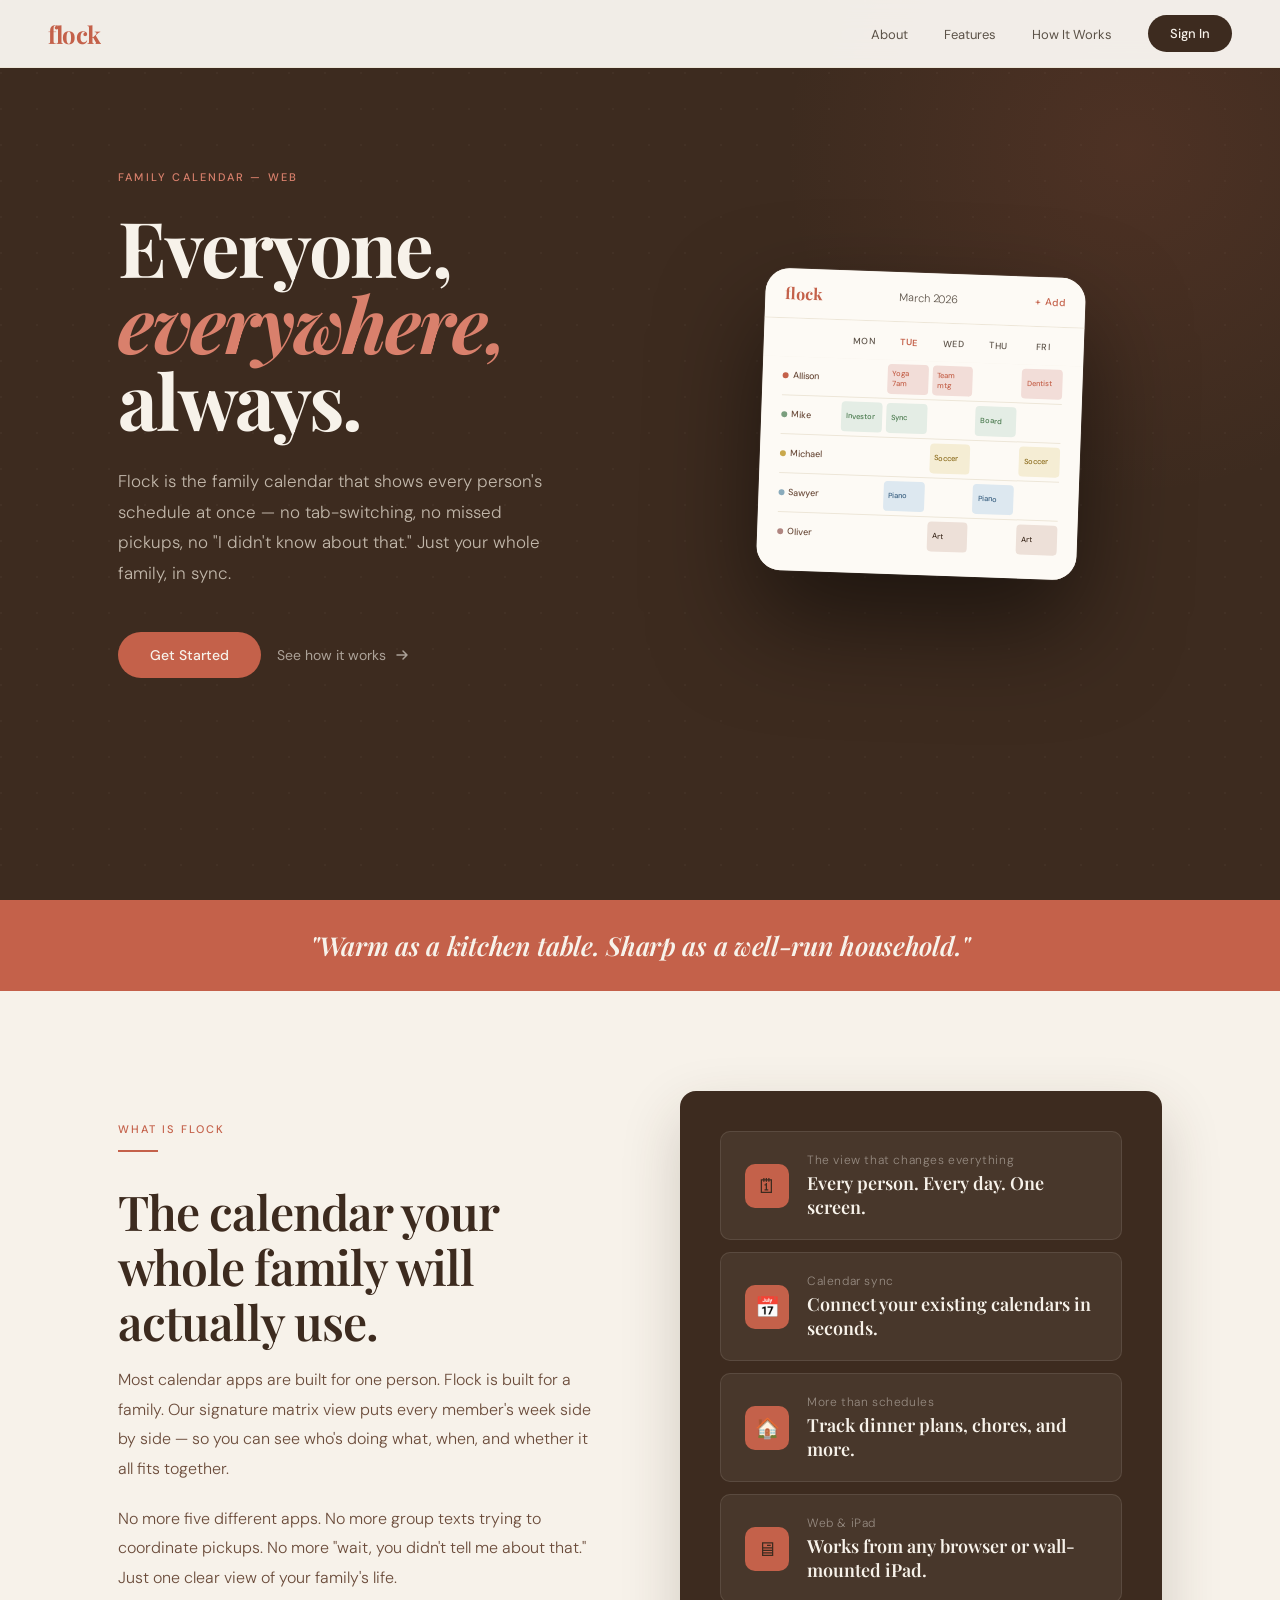
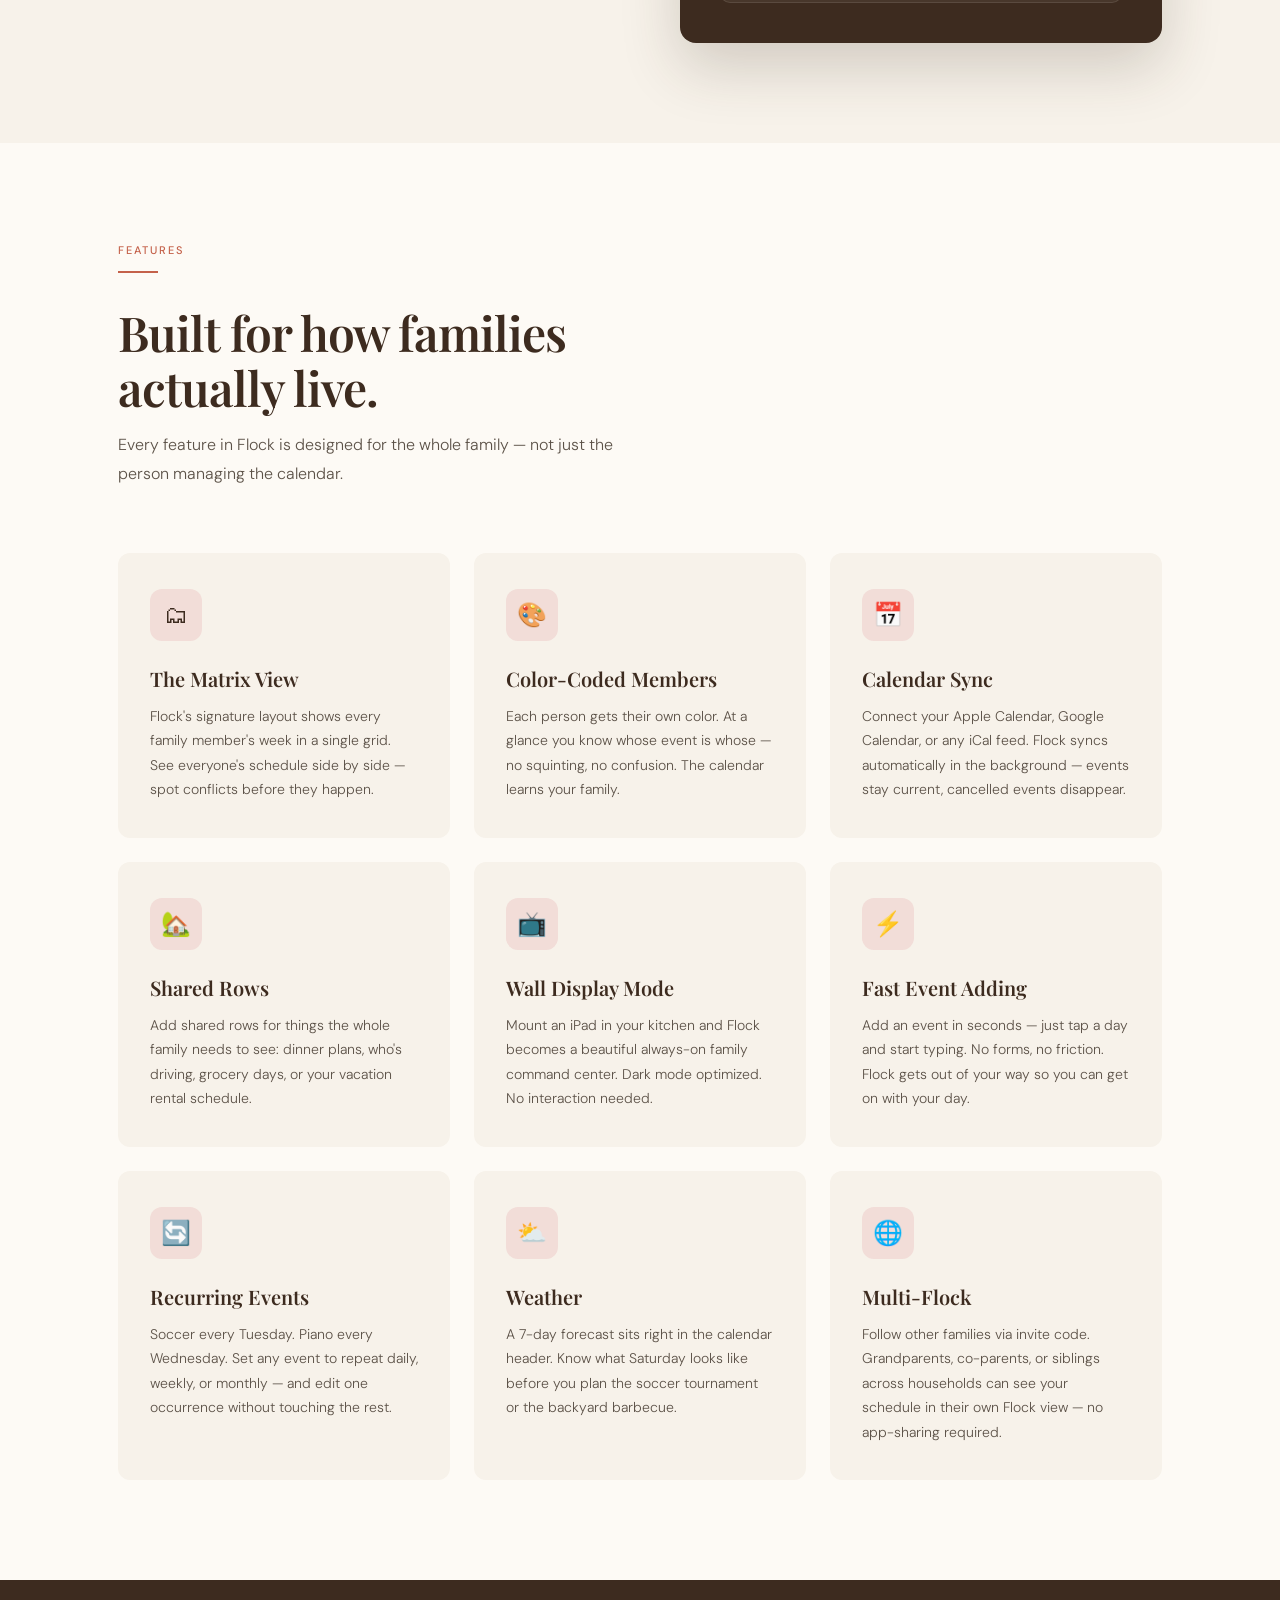
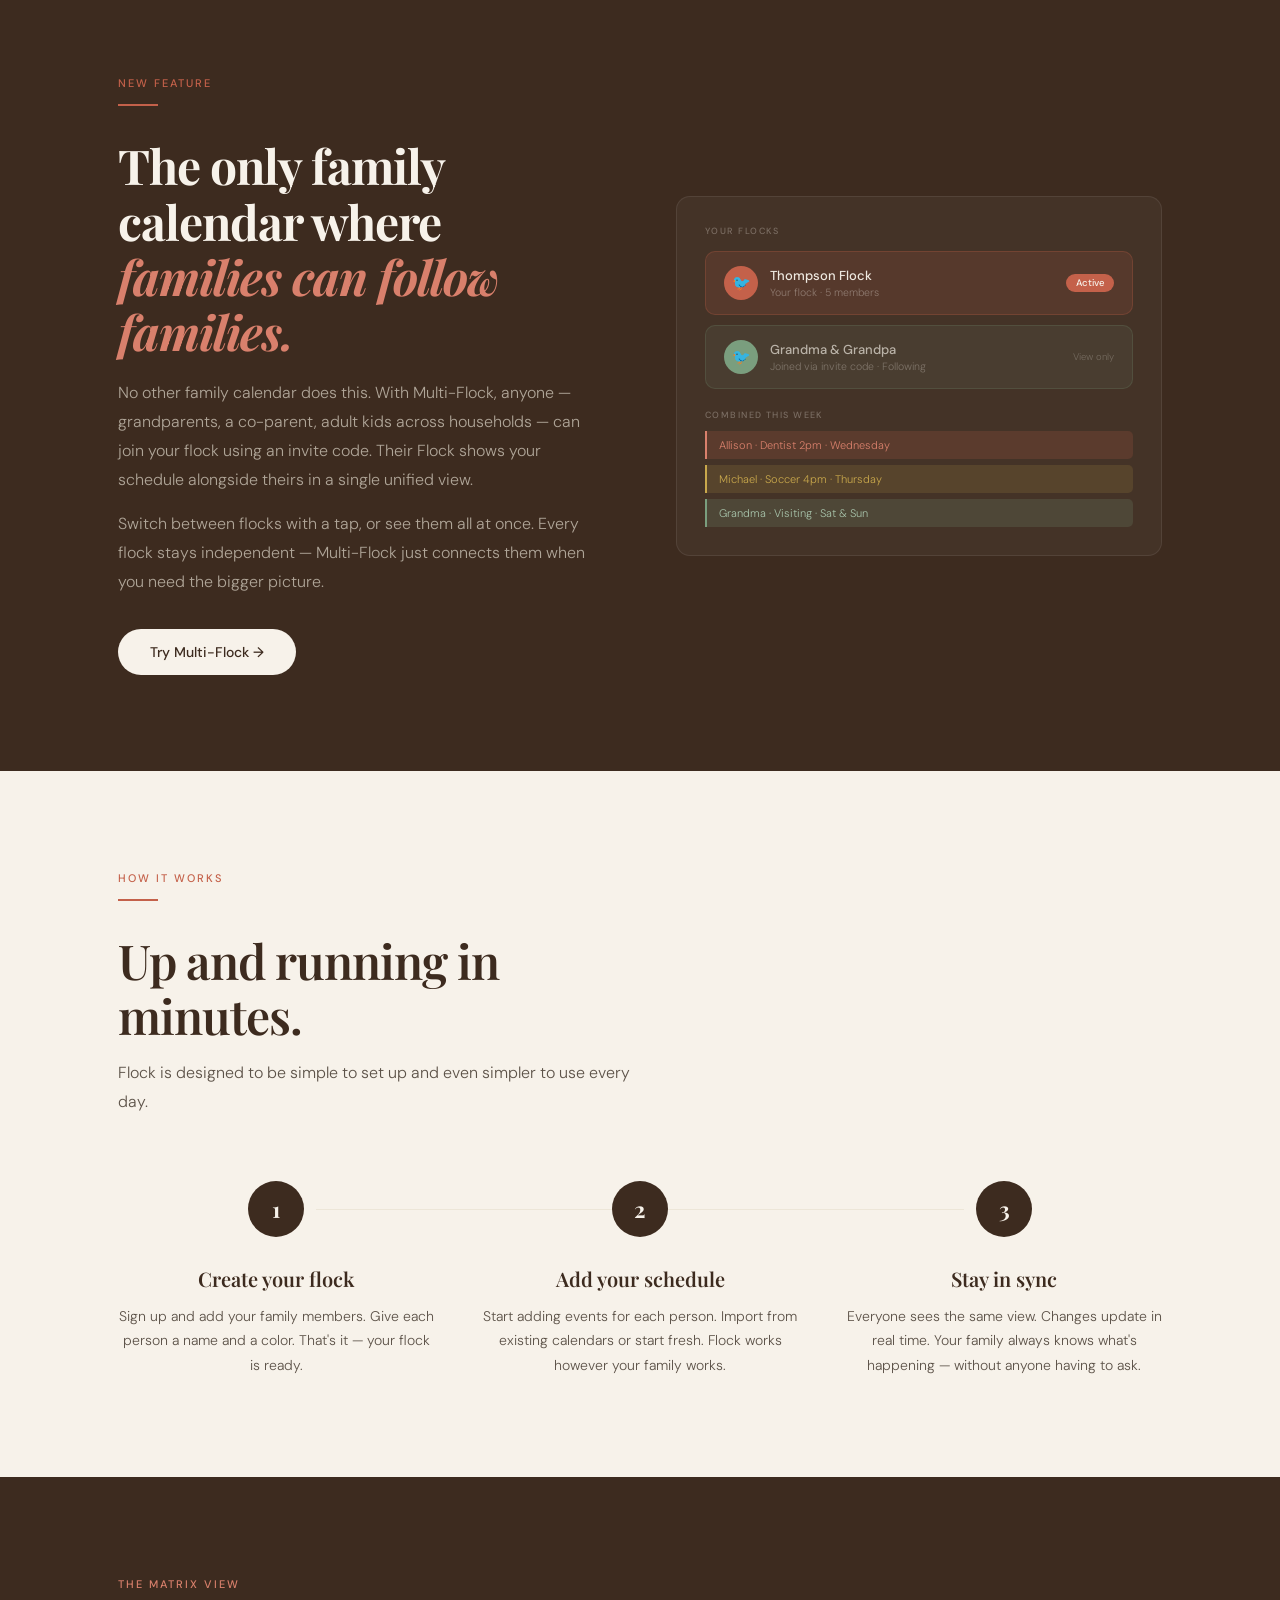
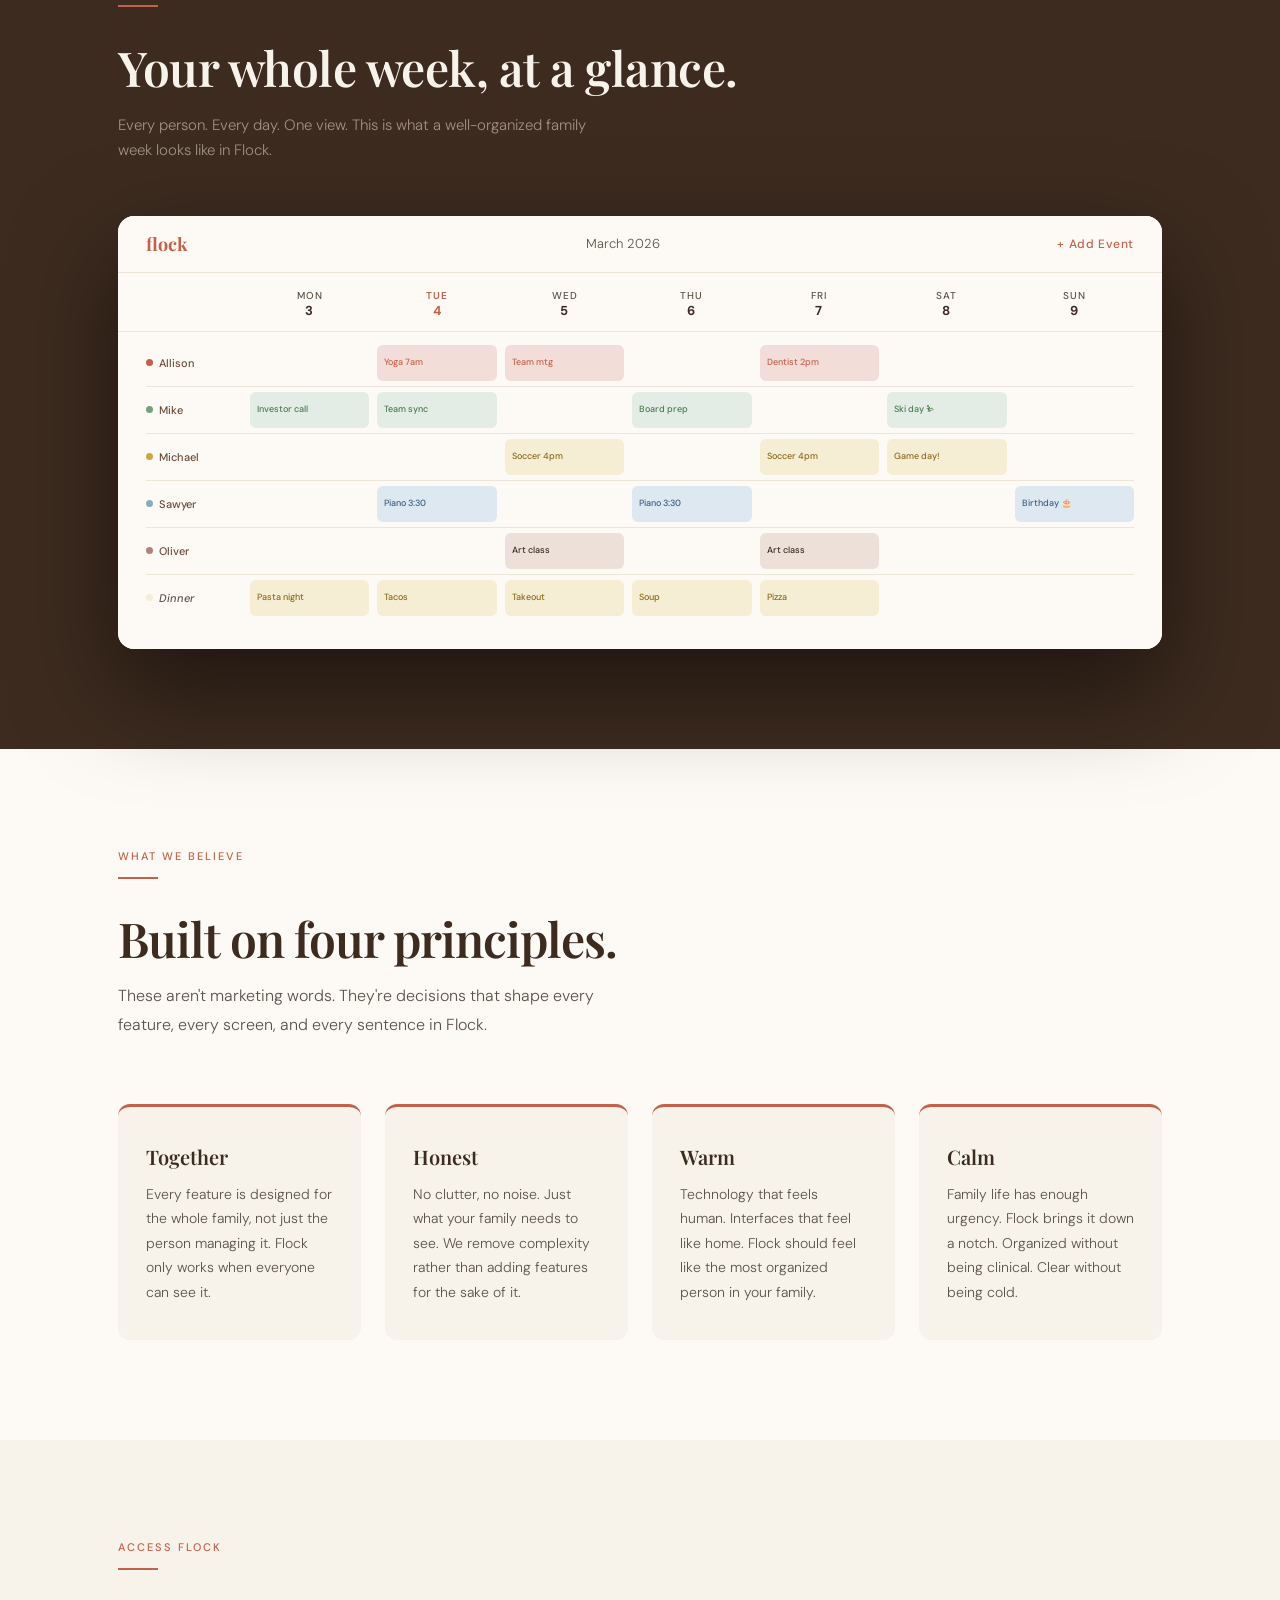
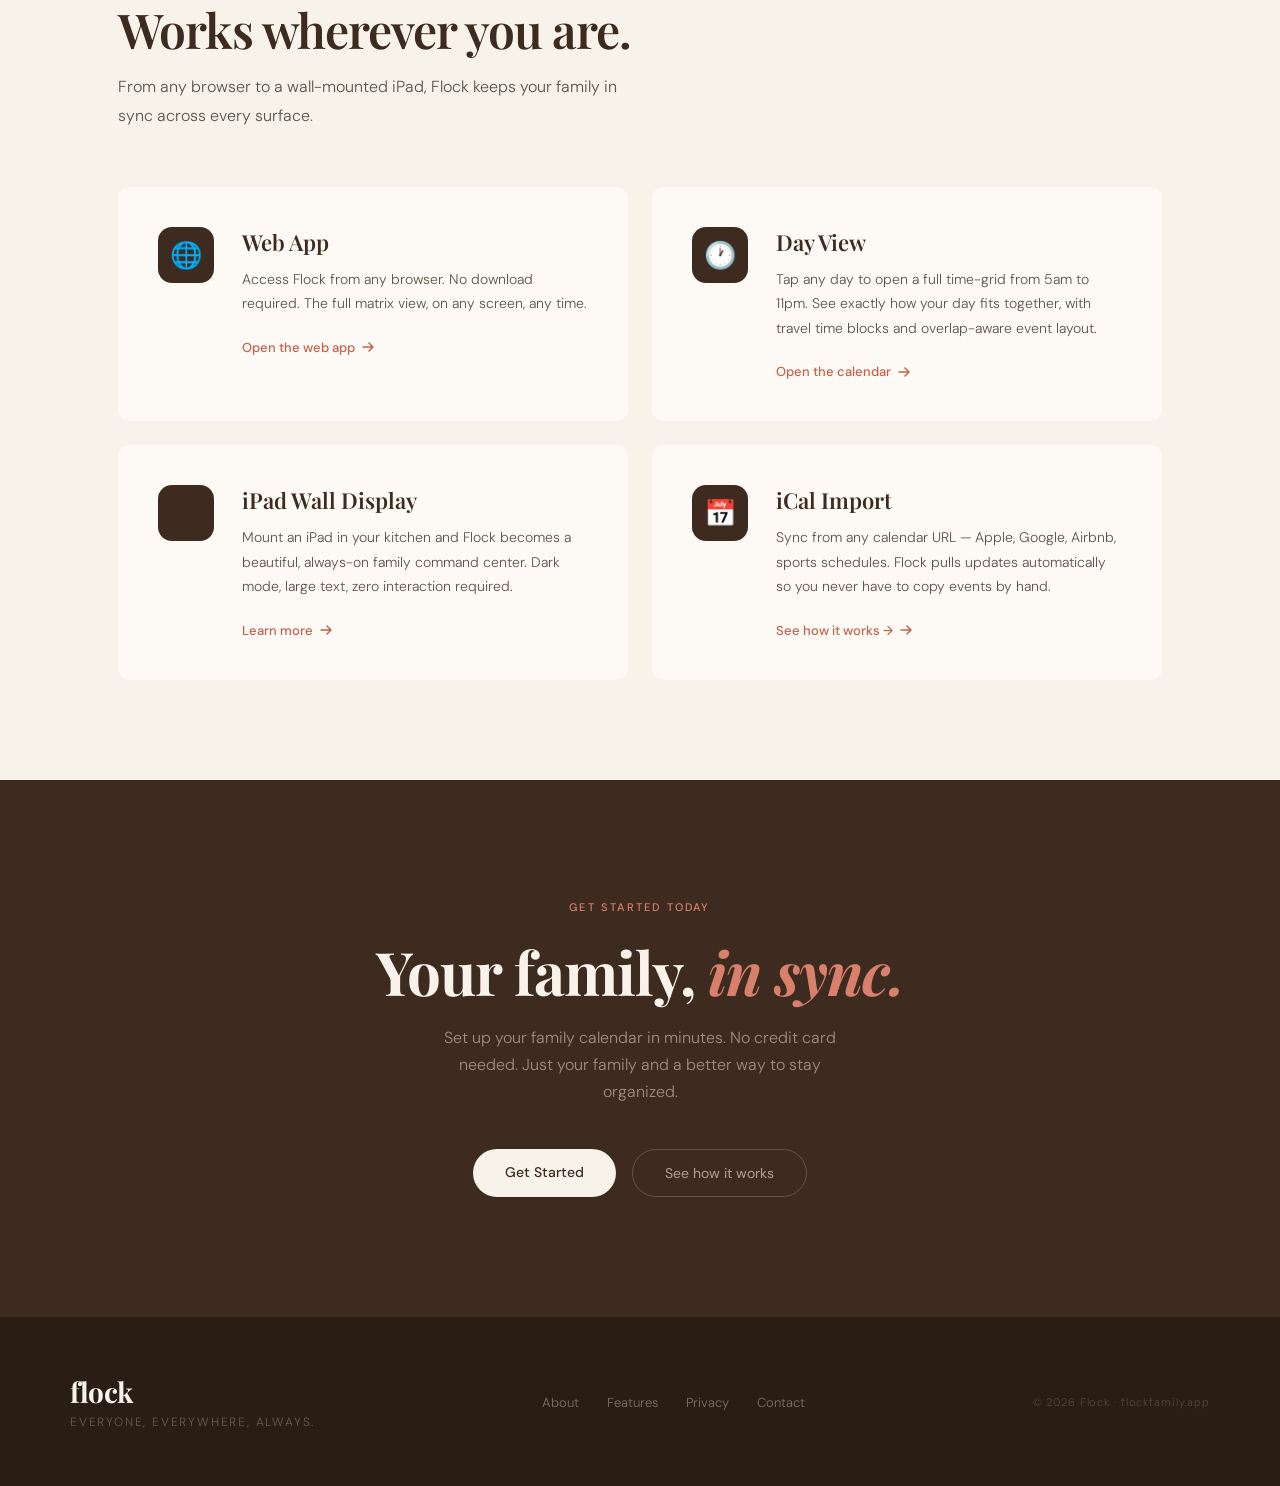
==== commit 99bf5cb4: "Add privacy policy page and footer links - New privacy.html: covers data collected, third-party serv" ====
--- a/index.html
+++ b/index.html
@@ -1464,6 +1464,7 @@
     <ul class="footer-links">
       <li><a href="#what">About</a></li>
       <li><a href="#features">Features</a></li>
+      <li><a href="/privacy.html">Privacy</a></li>
       <li><a href="mailto:hello@flockfamily.app">Contact</a></li>
     </ul>
     <div class="footer-copy">© 2026 Flock · flockfamily.app</div>
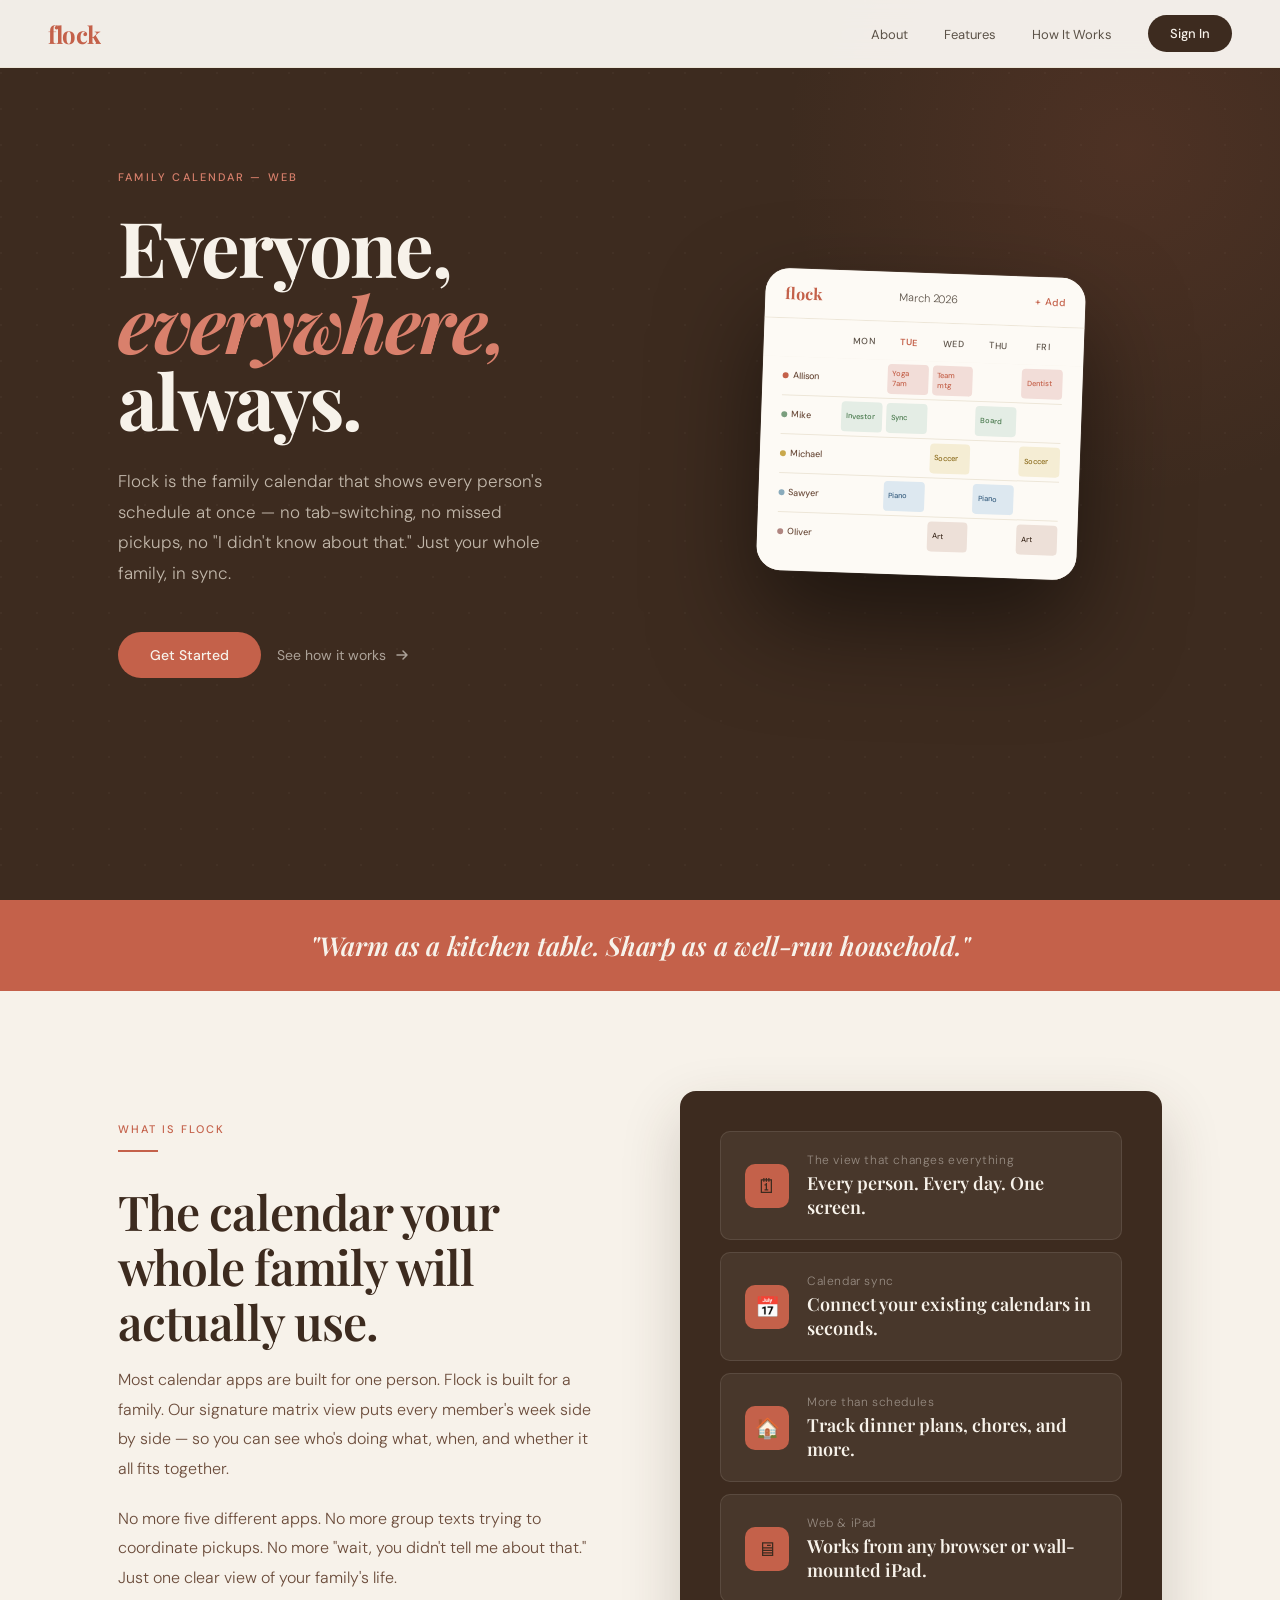
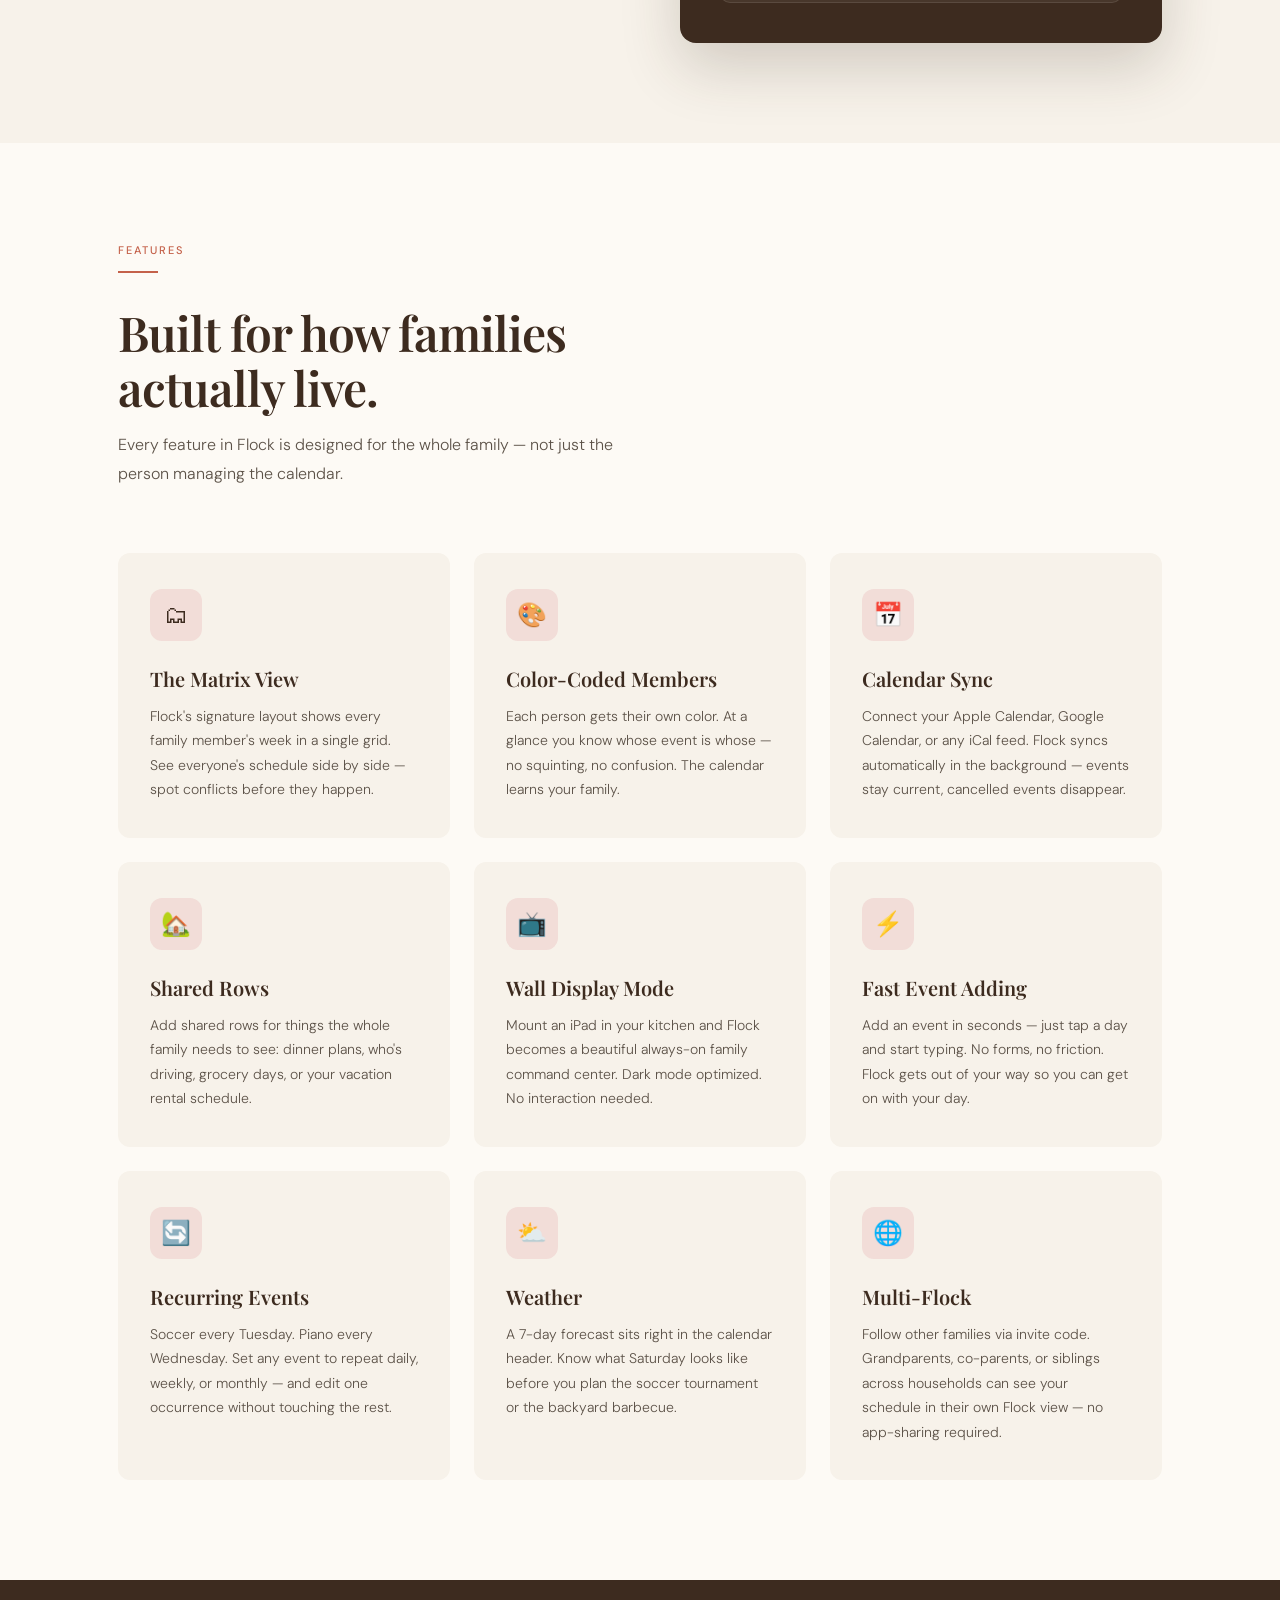
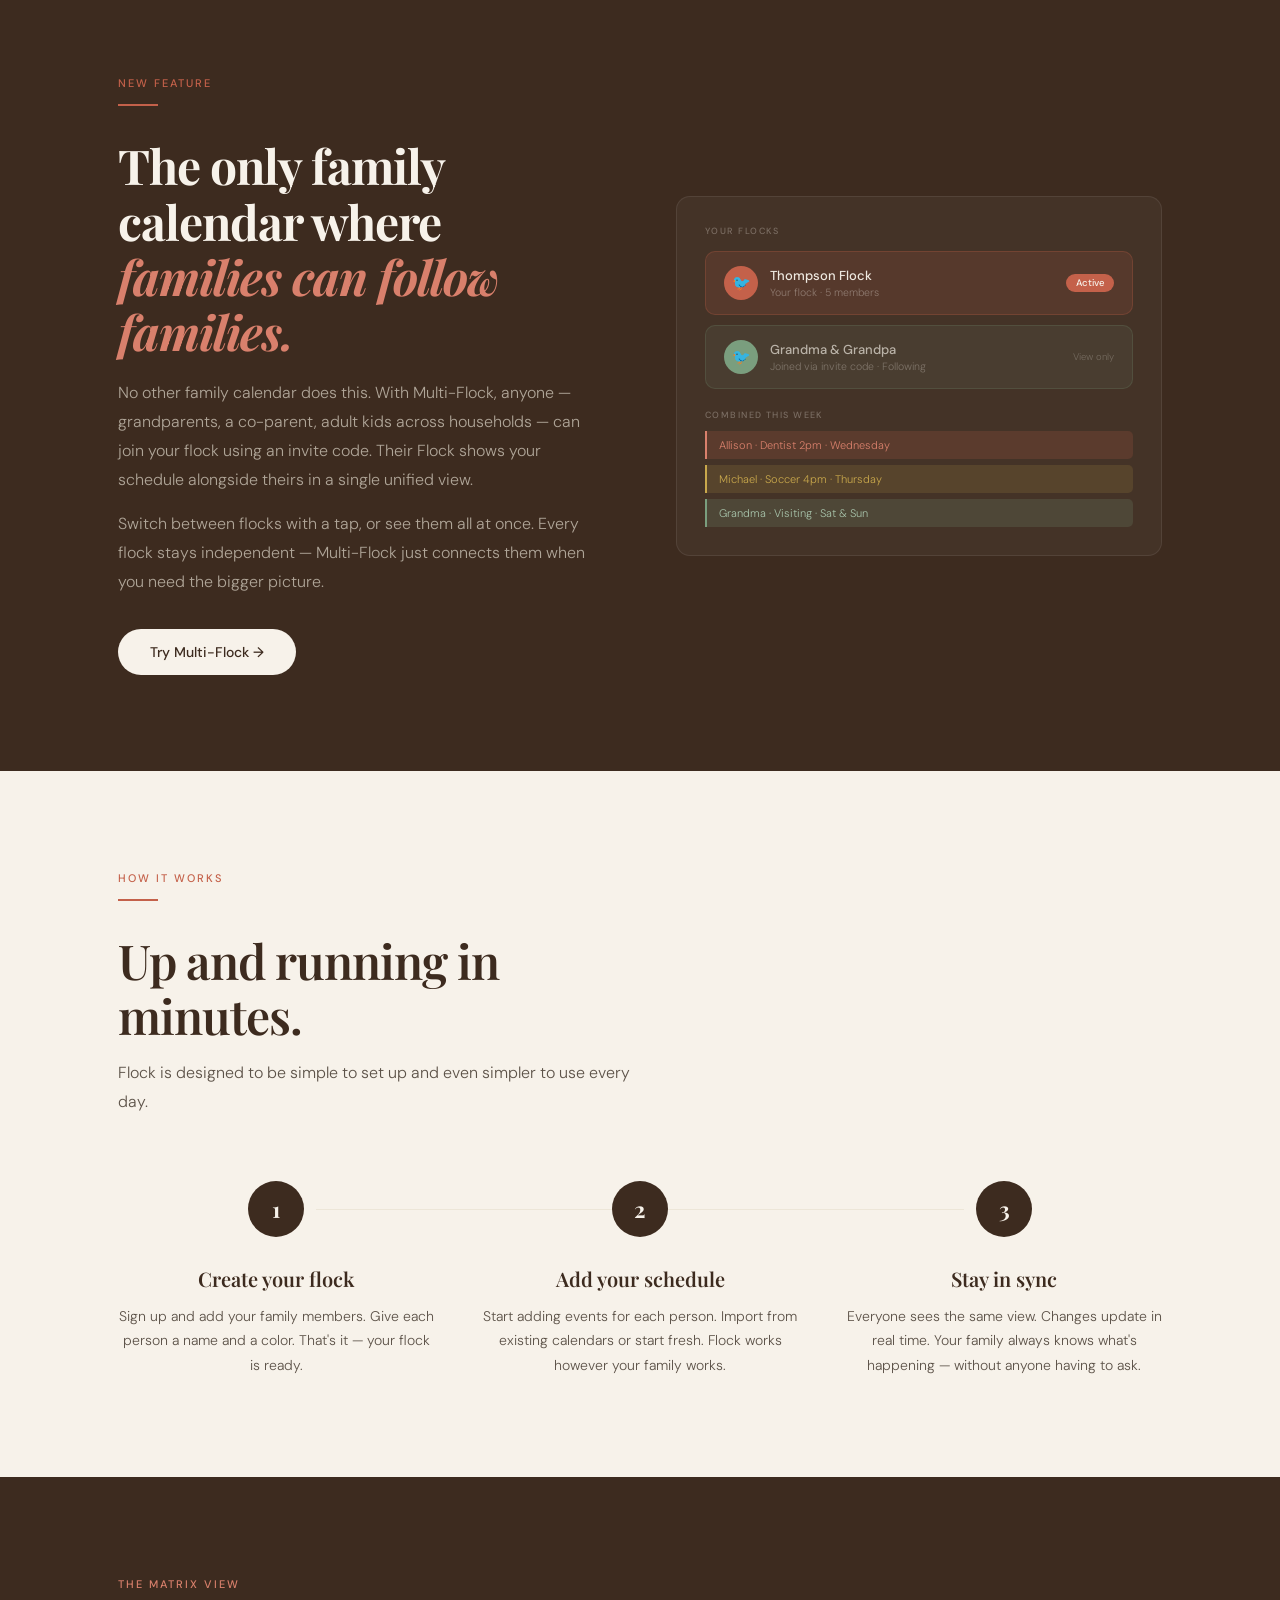
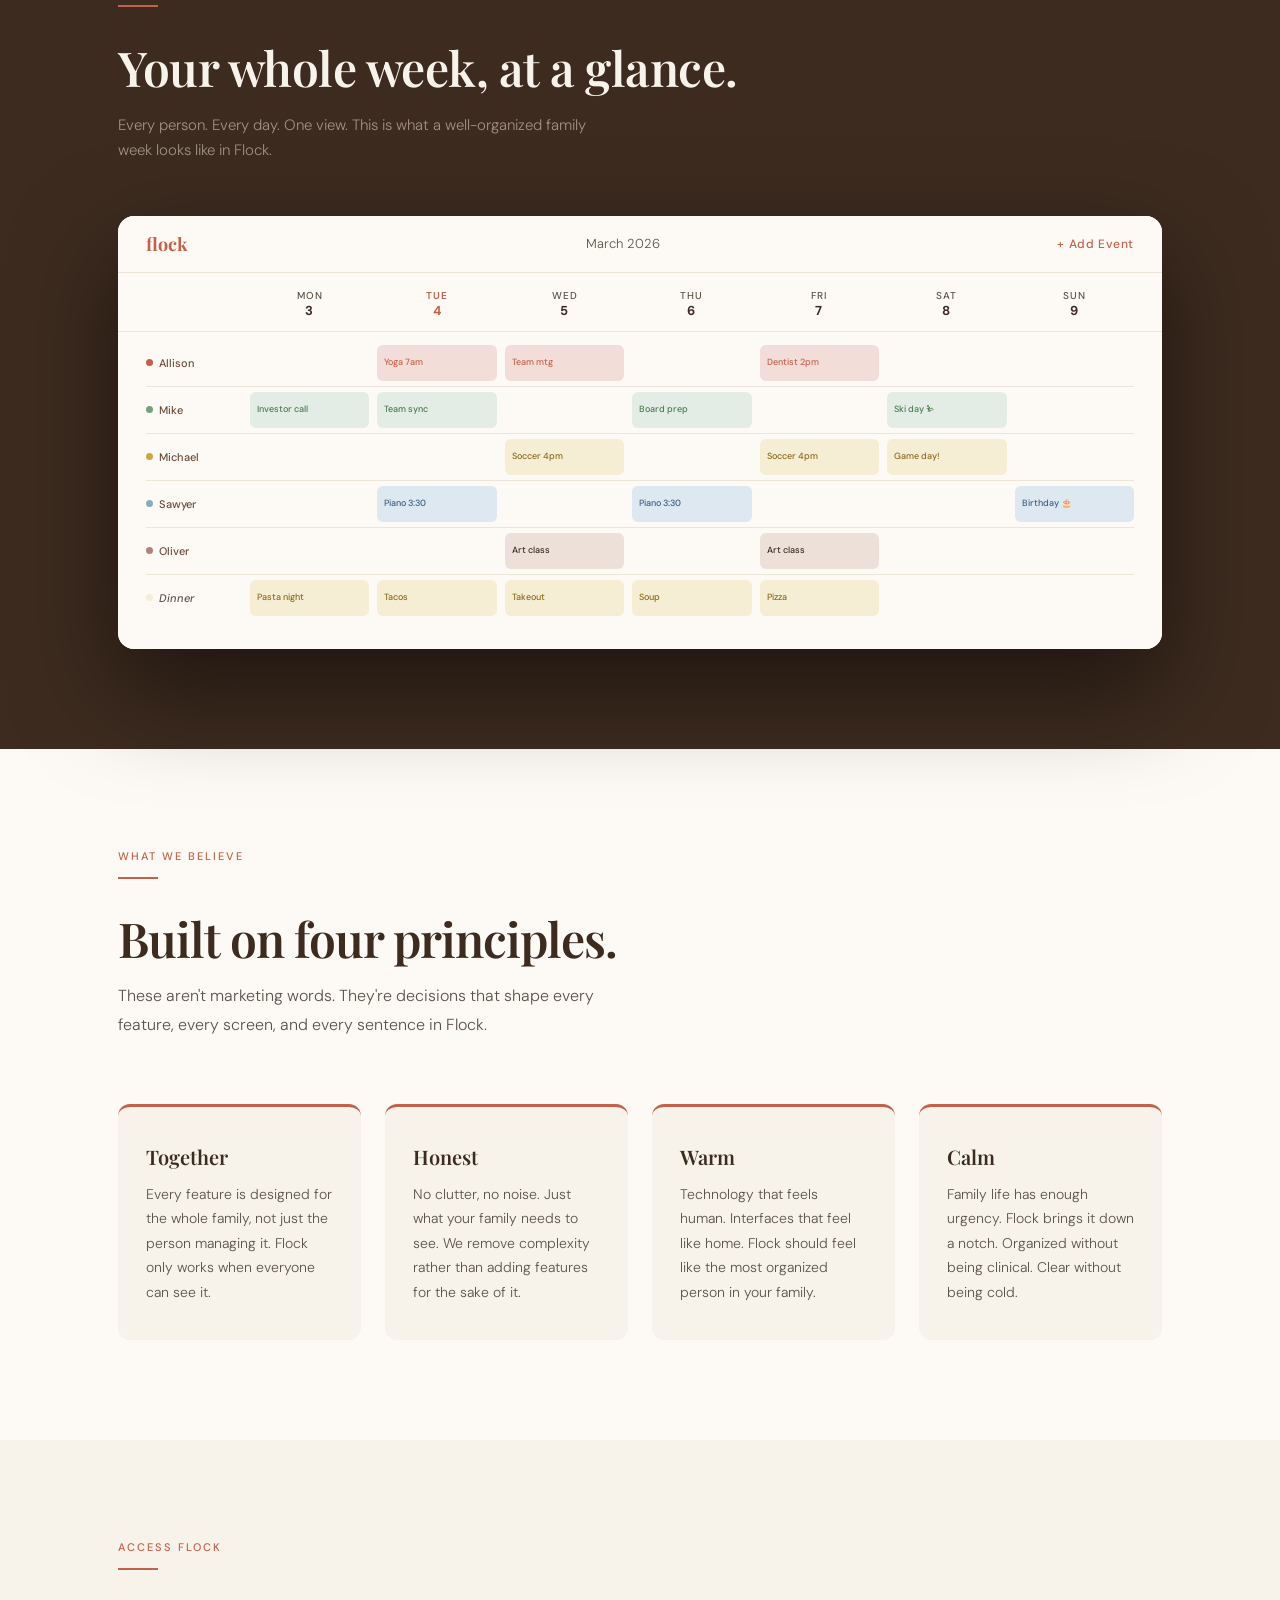
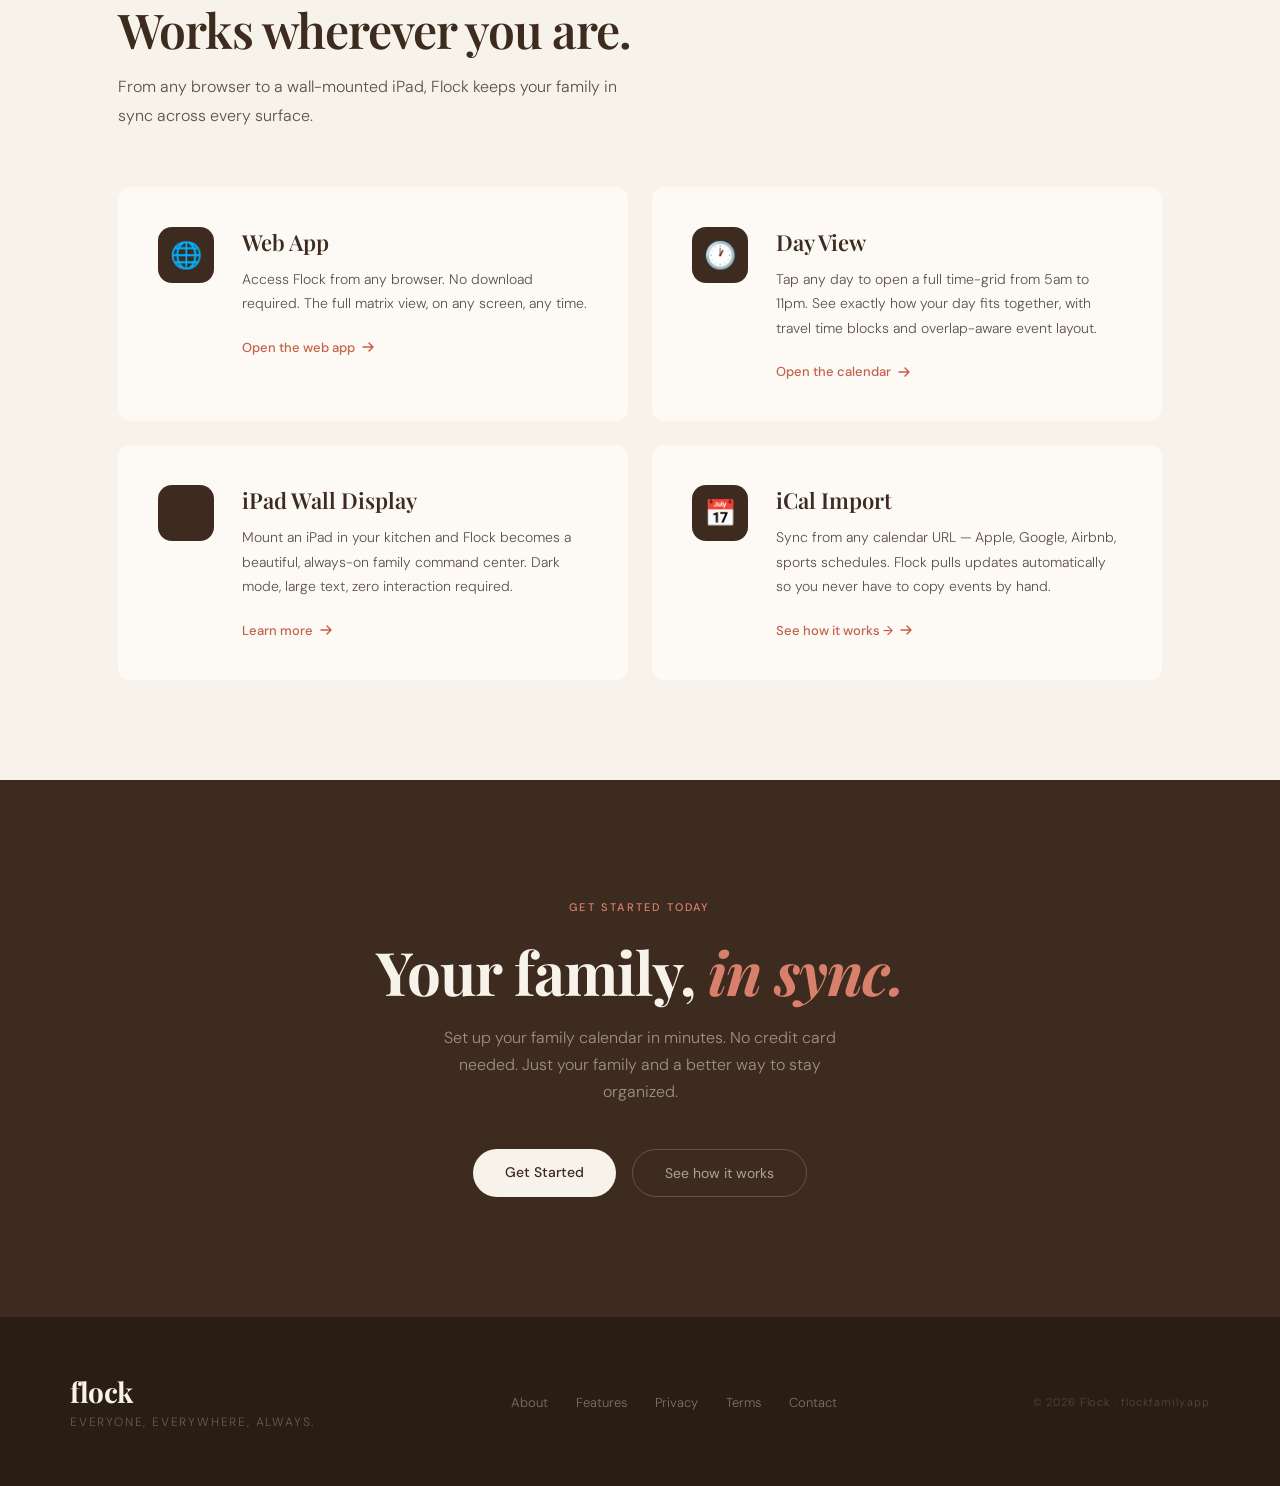
==== commit 35782287: "Add terms of service page and footer links - New terms.html: covers account responsibility, data own" ====
--- a/index.html
+++ b/index.html
@@ -1465,6 +1465,7 @@
       <li><a href="#what">About</a></li>
       <li><a href="#features">Features</a></li>
       <li><a href="/privacy.html">Privacy</a></li>
+      <li><a href="/terms.html">Terms</a></li>
       <li><a href="mailto:hello@flockfamily.app">Contact</a></li>
     </ul>
     <div class="footer-copy">© 2026 Flock · flockfamily.app</div>
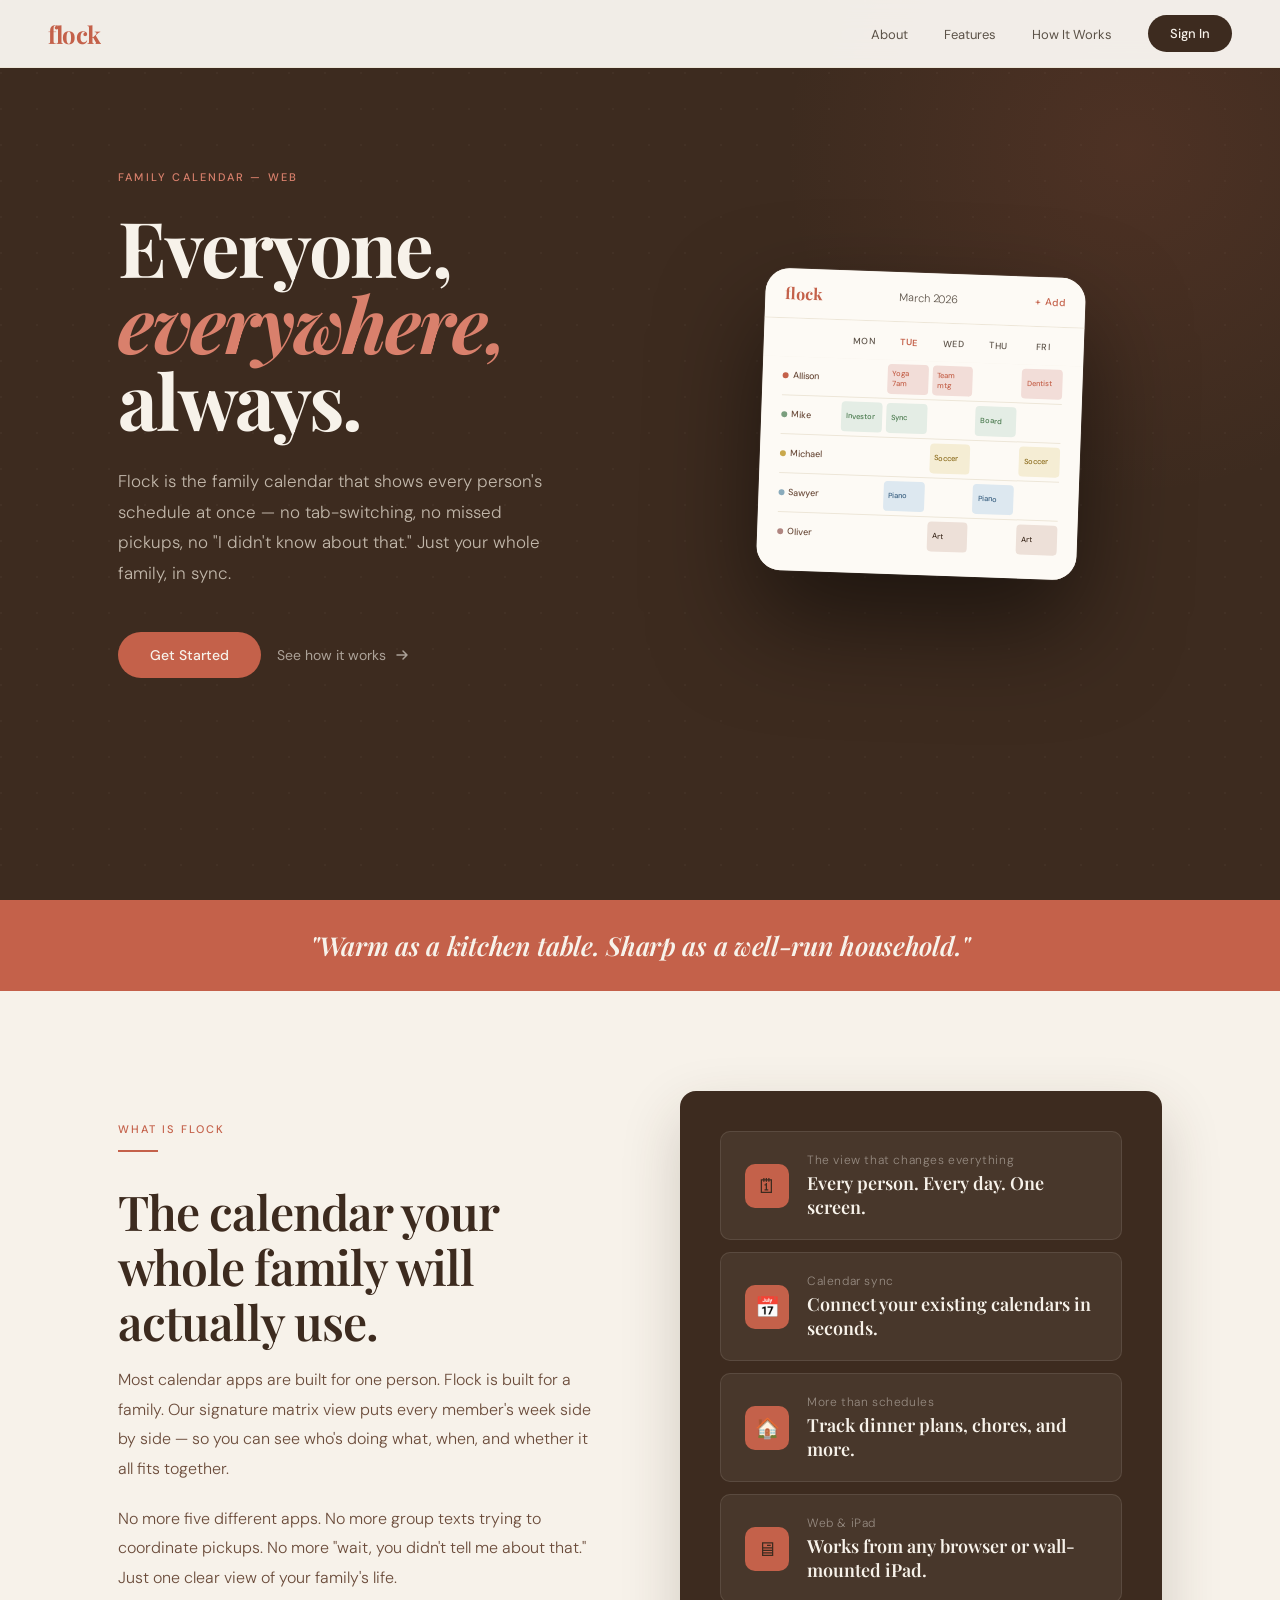
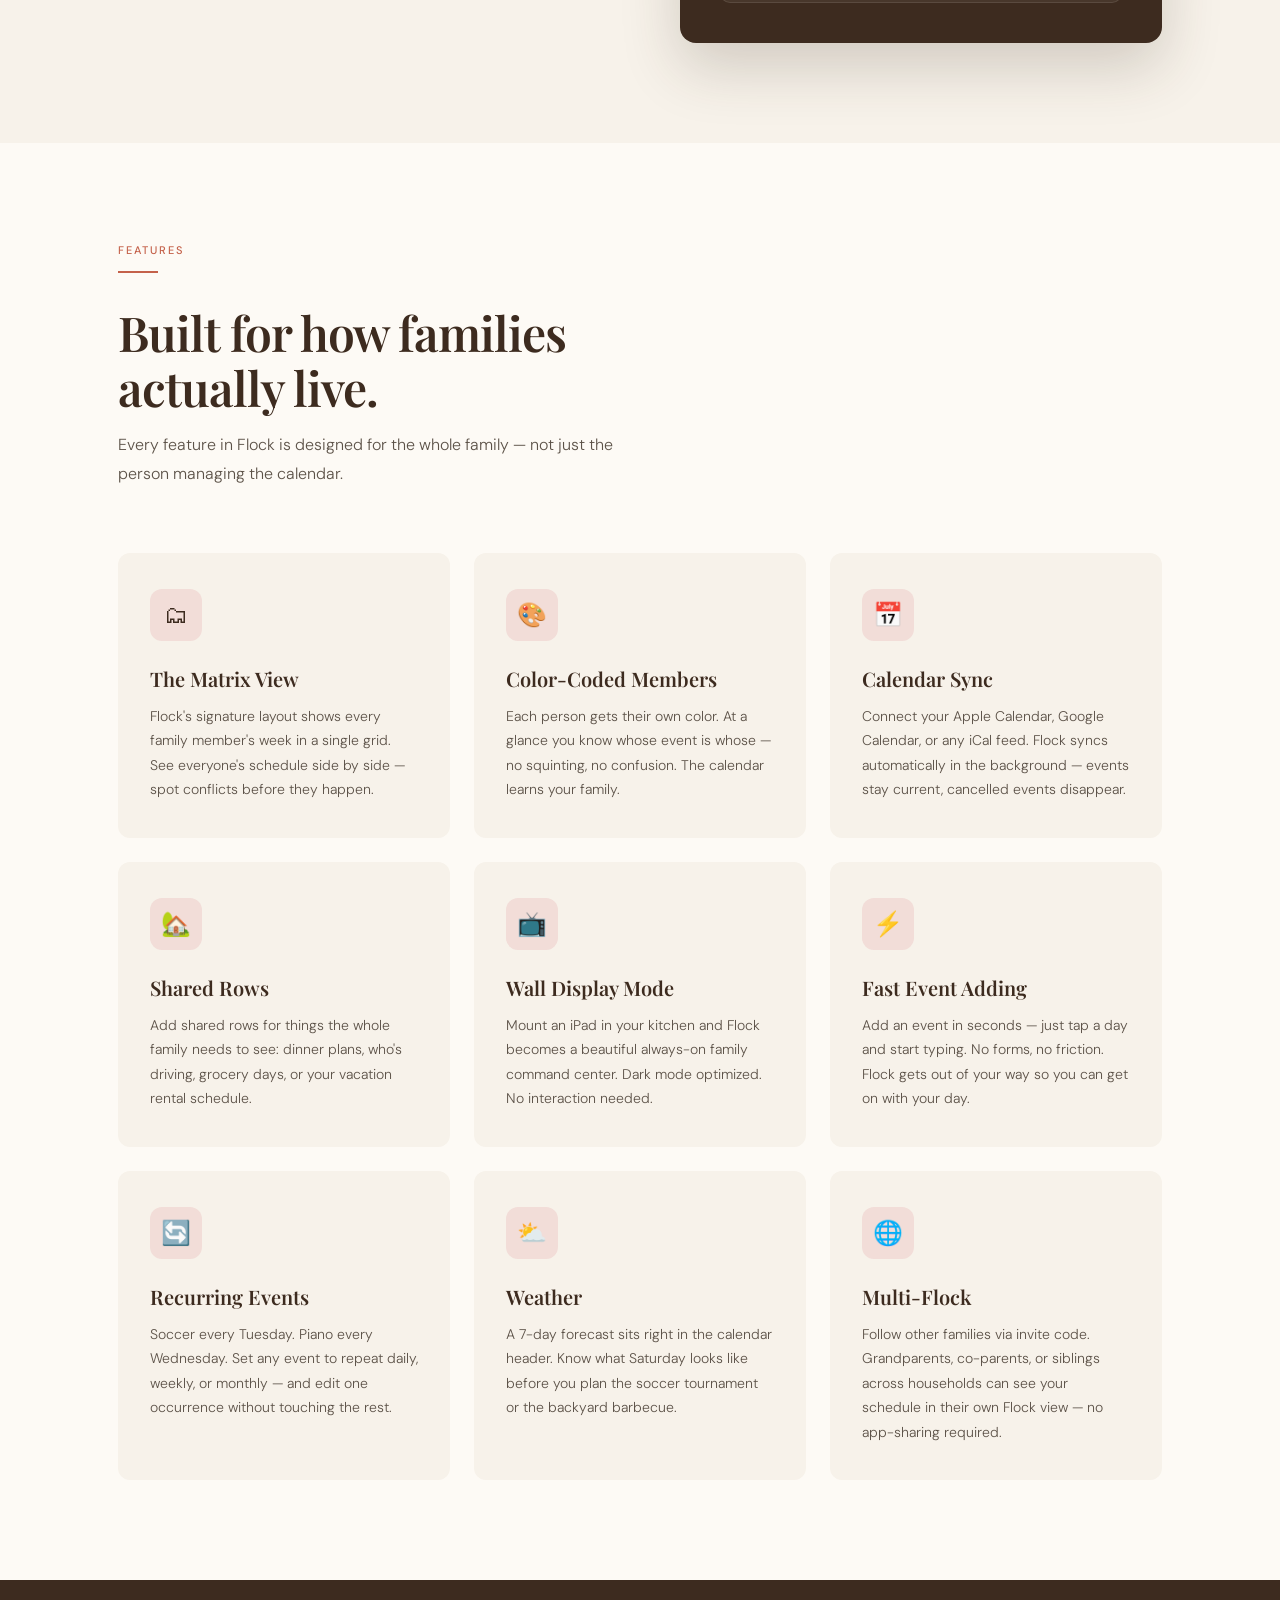
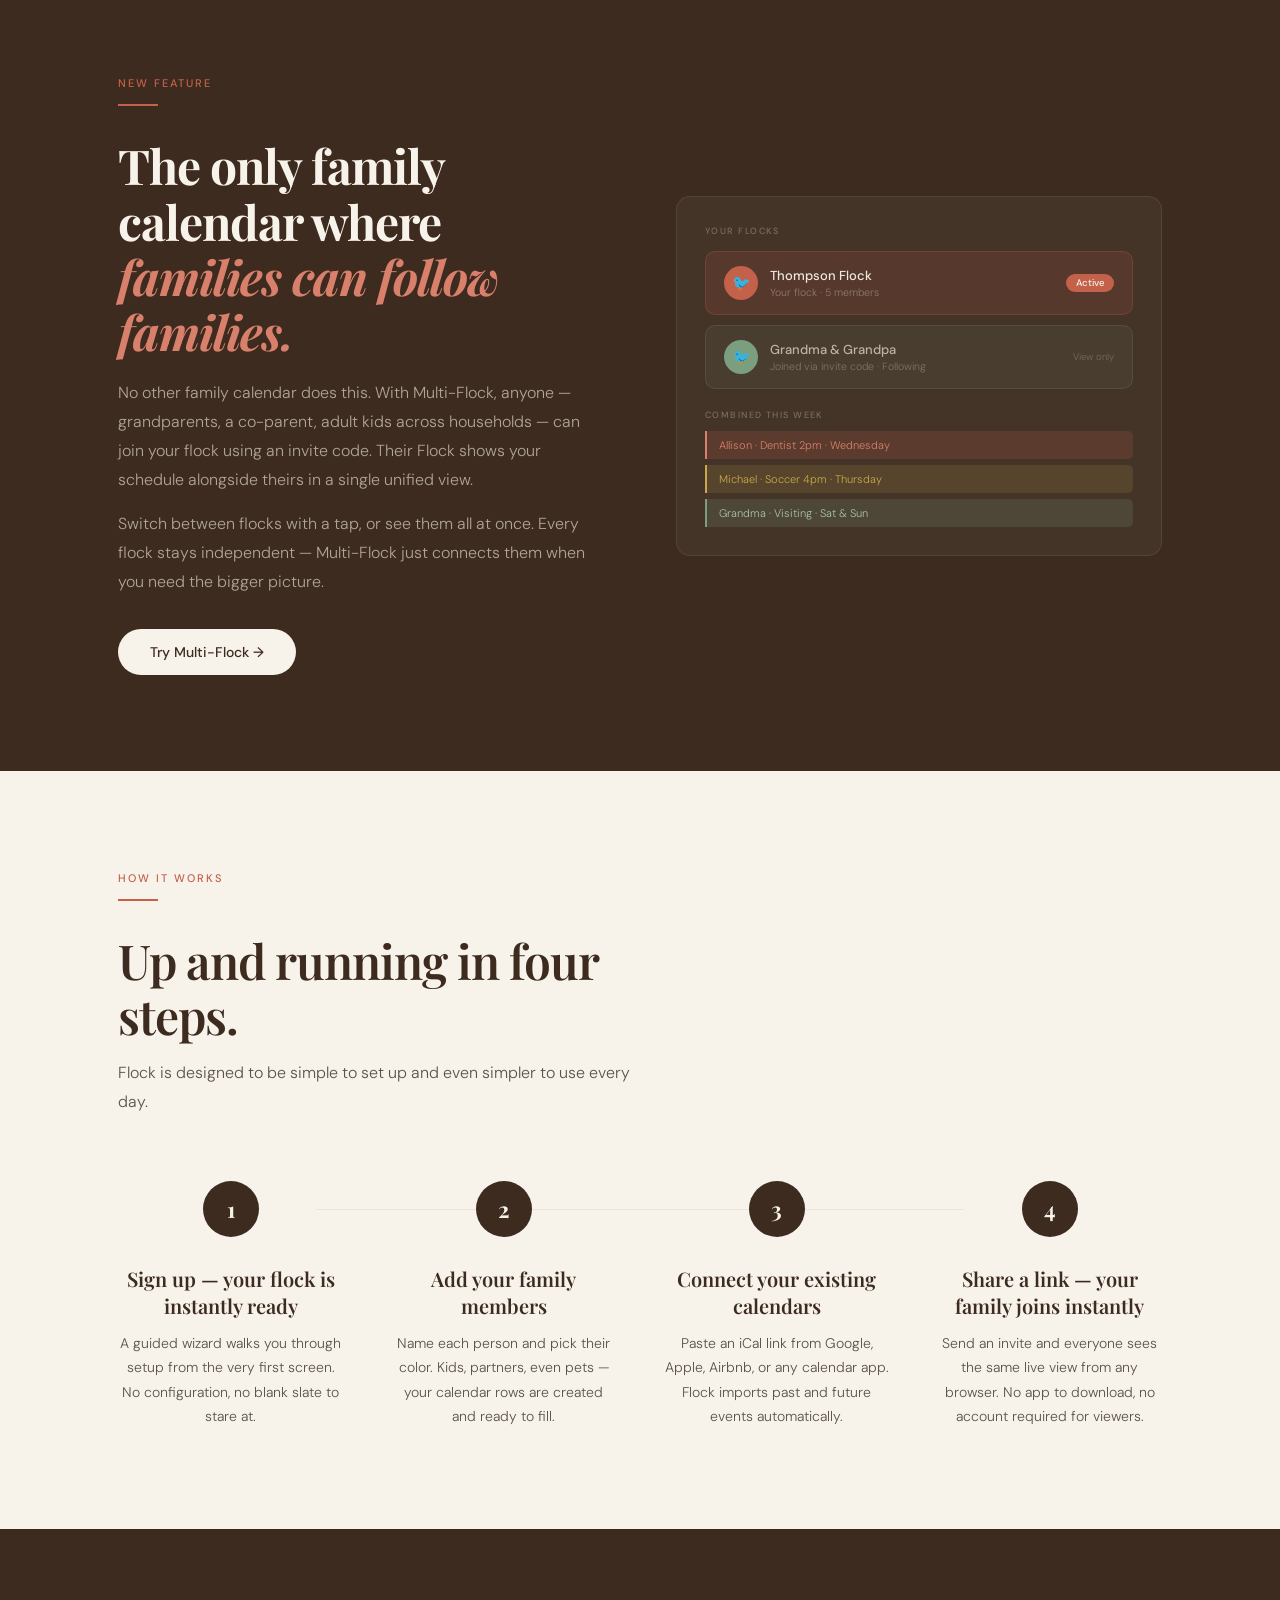
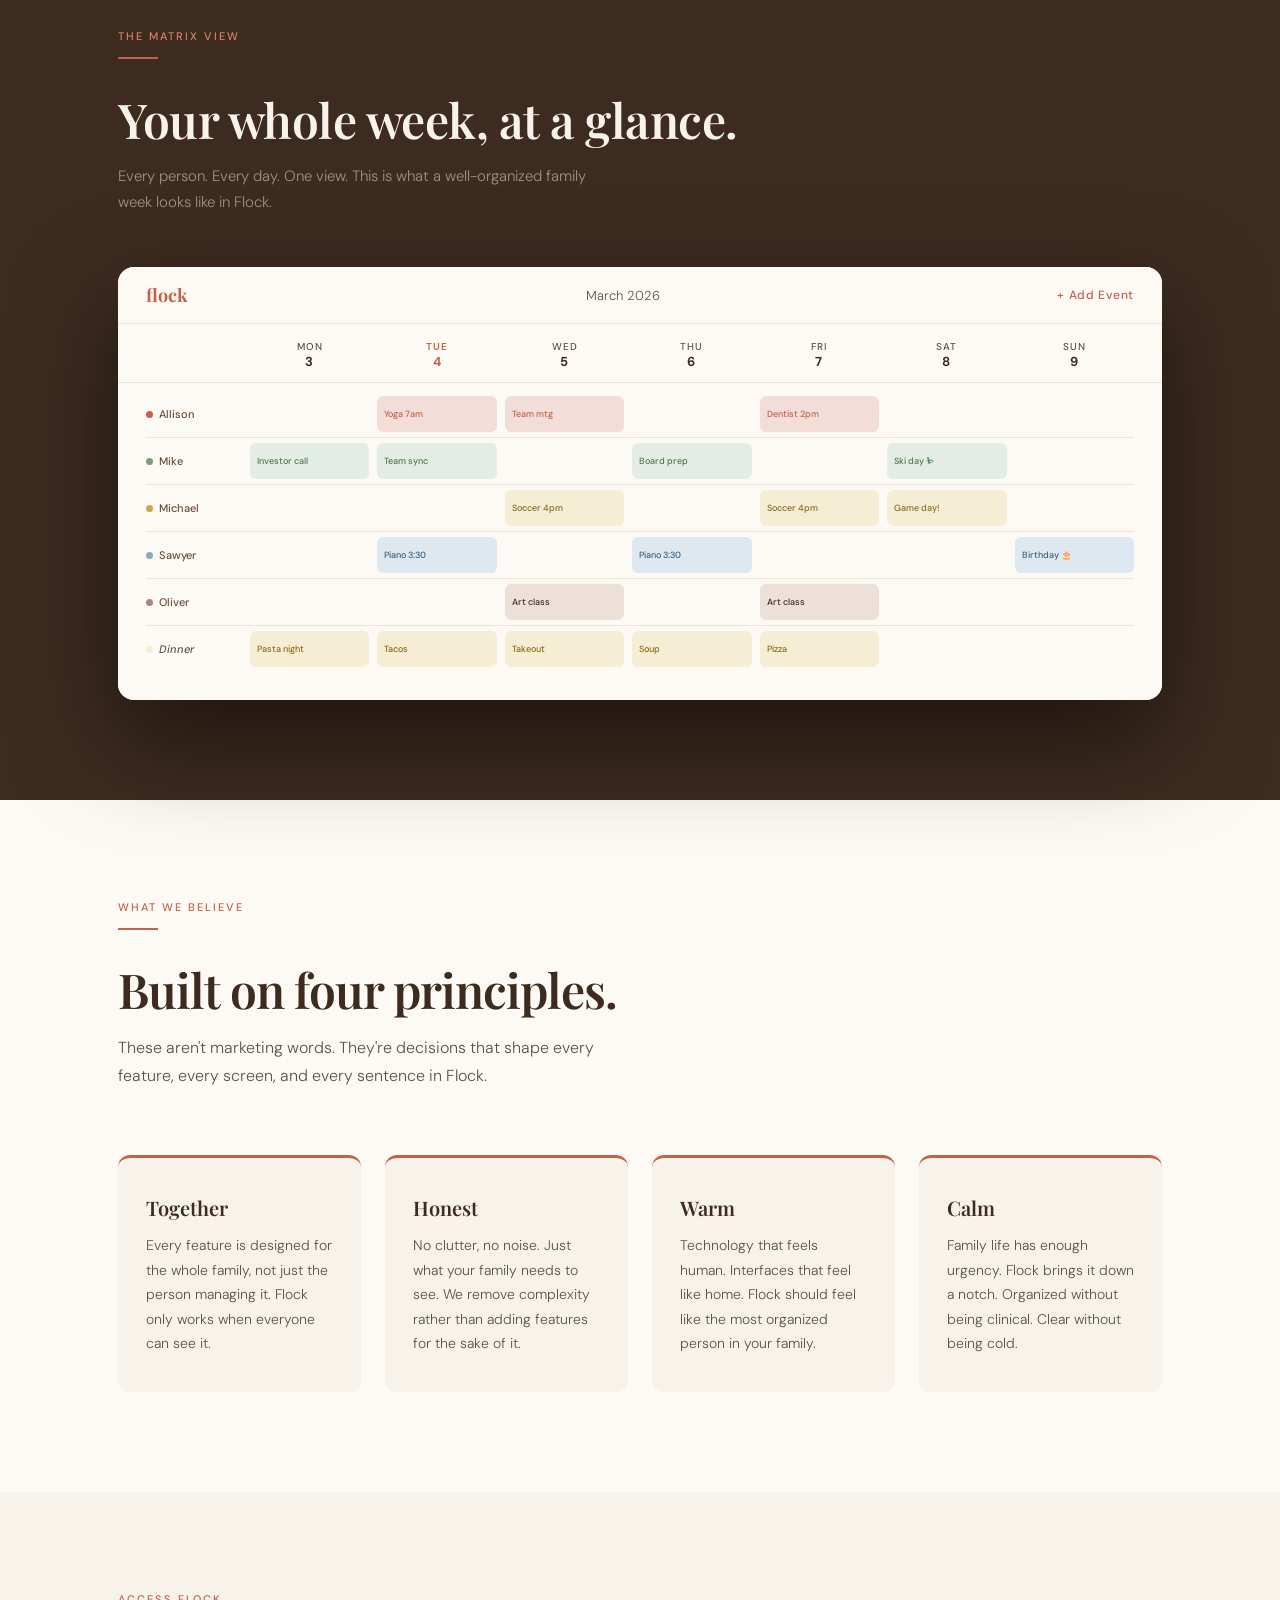
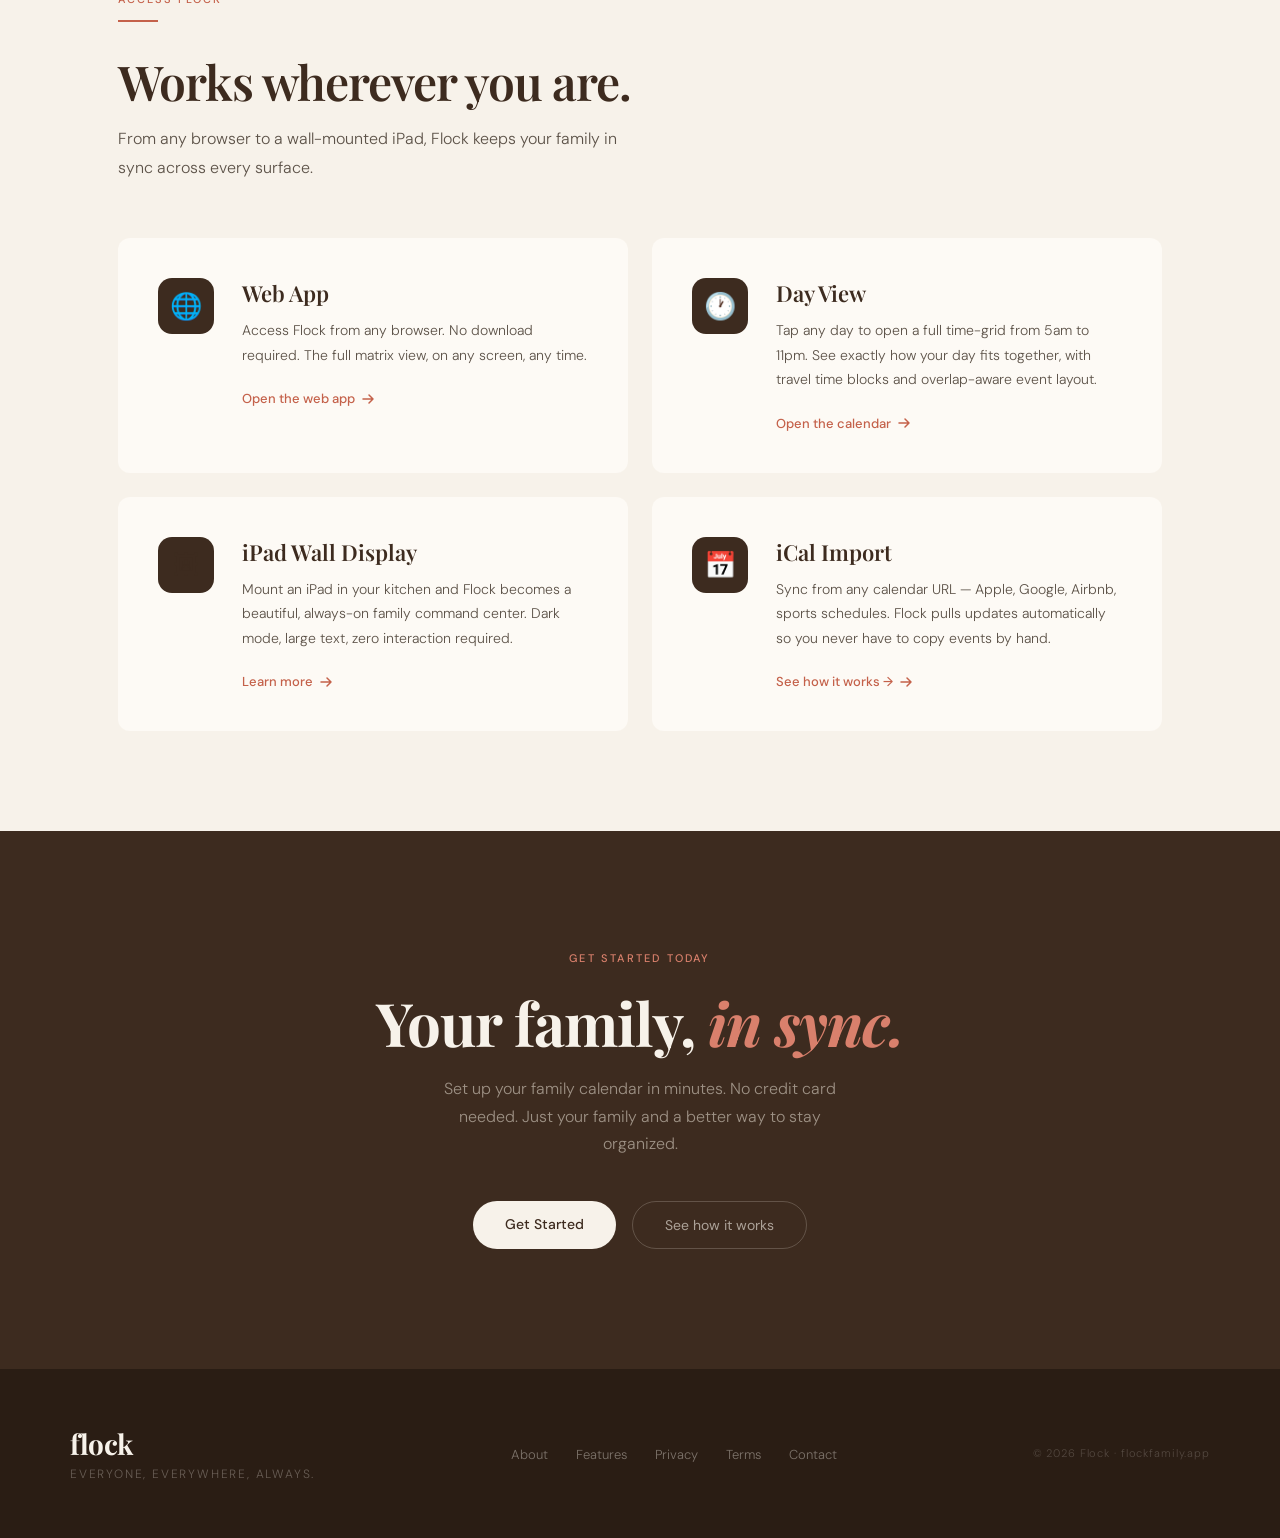
==== commit 8cbe4e0d: "Add onboarding wizard content across all pages - index.html: Replace 3-step How It Works with accura" ====
--- a/index.html
+++ b/index.html
@@ -3,8 +3,11 @@
 <head>
 <meta charset="UTF-8">
 <meta name="viewport" content="width=device-width, initial-scale=1.0">
-<title>Flock — Family Calendar</title>
-<meta name="description" content="Flock keeps your whole family in sync. Every person, every day, at a glance. Available on any device, from any browser.">
+<title>Flock Family — Family Calendar</title>
+<meta name="description" content="Flock Family keeps your whole family in sync. Every person, every day, at a glance. Available on any device, from any browser.">
+<meta property="og:site_name" content="Flock Family">
+<meta property="og:title" content="Flock Family — Family Calendar">
+<meta property="og:description" content="Flock Family keeps your whole family in sync. Every person, every day, at a glance.">
 <meta name="robots" content="noindex, nofollow">
 <link href="https://fonts.googleapis.com/css2?family=Playfair+Display:ital,wght@0,400;0,600;0,700;1,400;1,600&family=DM+Sans:wght@300;400;500&family=DM+Mono:wght@400;500&display=swap" rel="stylesheet">
 <style>
@@ -1241,24 +1244,29 @@
     <div class="reveal" style="max-width: 520px;">
       <span class="section-label">How It Works</span>
       <div class="section-divider"></div>
-      <h2 class="section-heading">Up and running in minutes.</h2>
+      <h2 class="section-heading">Up and running in four steps.</h2>
       <p class="section-sub">Flock is designed to be simple to set up and even simpler to use every day.</p>
     </div>
-    <div class="how-grid">
+    <div class="how-grid" style="grid-template-columns: repeat(4, 1fr);">
       <div class="how-step reveal">
         <div class="how-number">1</div>
-        <h3 class="how-title">Create your flock</h3>
-        <p class="how-body">Sign up and add your family members. Give each person a name and a color. That's it — your flock is ready.</p>
+        <h3 class="how-title">Sign up — your flock is instantly ready</h3>
+        <p class="how-body">A guided wizard walks you through setup from the very first screen. No configuration, no blank slate to stare at.</p>
       </div>
       <div class="how-step reveal">
         <div class="how-number">2</div>
-        <h3 class="how-title">Add your schedule</h3>
-        <p class="how-body">Start adding events for each person. Import from existing calendars or start fresh. Flock works however your family works.</p>
+        <h3 class="how-title">Add your family members</h3>
+        <p class="how-body">Name each person and pick their color. Kids, partners, even pets — your calendar rows are created and ready to fill.</p>
       </div>
       <div class="how-step reveal">
         <div class="how-number">3</div>
-        <h3 class="how-title">Stay in sync</h3>
-        <p class="how-body">Everyone sees the same view. Changes update in real time. Your family always knows what's happening — without anyone having to ask.</p>
+        <h3 class="how-title">Connect your existing calendars</h3>
+        <p class="how-body">Paste an iCal link from Google, Apple, Airbnb, or any calendar app. Flock imports past and future events automatically.</p>
+      </div>
+      <div class="how-step reveal">
+        <div class="how-number">4</div>
+        <h3 class="how-title">Share a link — your family joins instantly</h3>
+        <p class="how-body">Send an invite and everyone sees the same live view from any browser. No app to download, no account required for viewers.</p>
       </div>
     </div>
   </div>
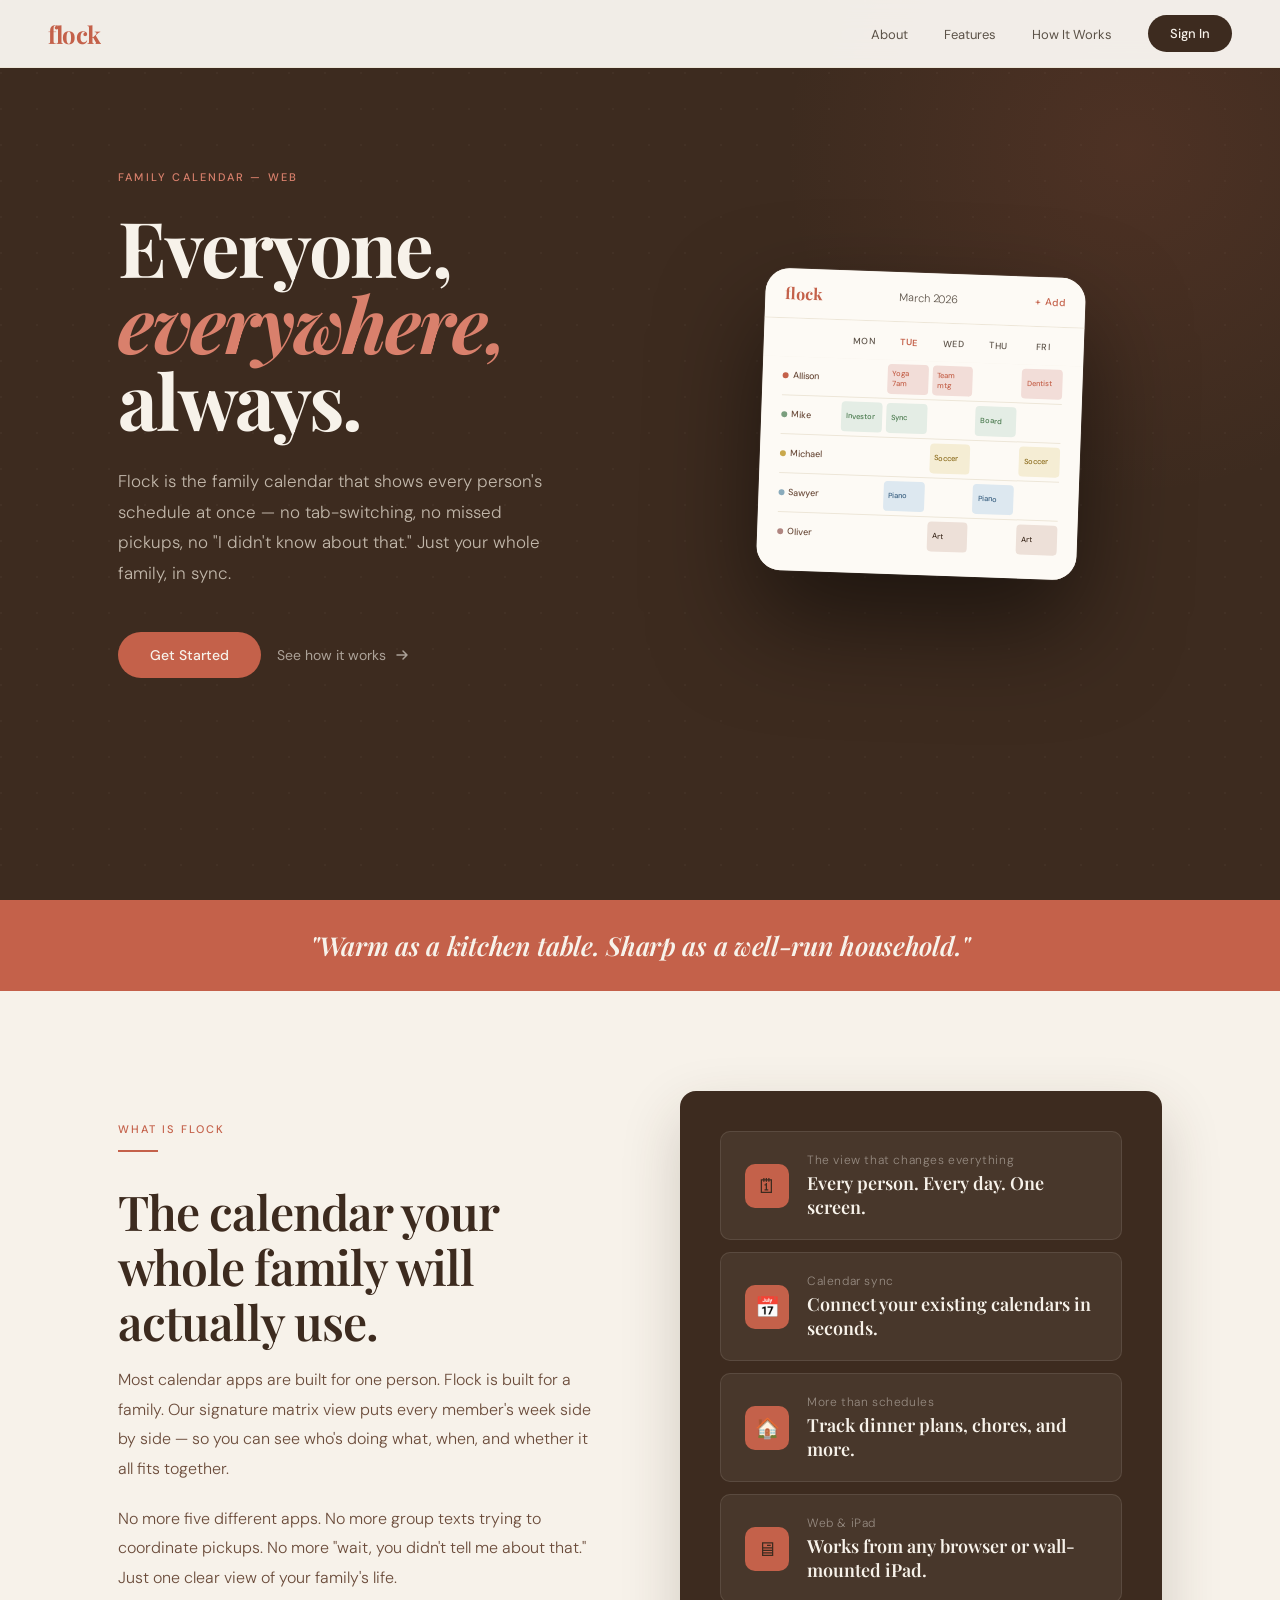
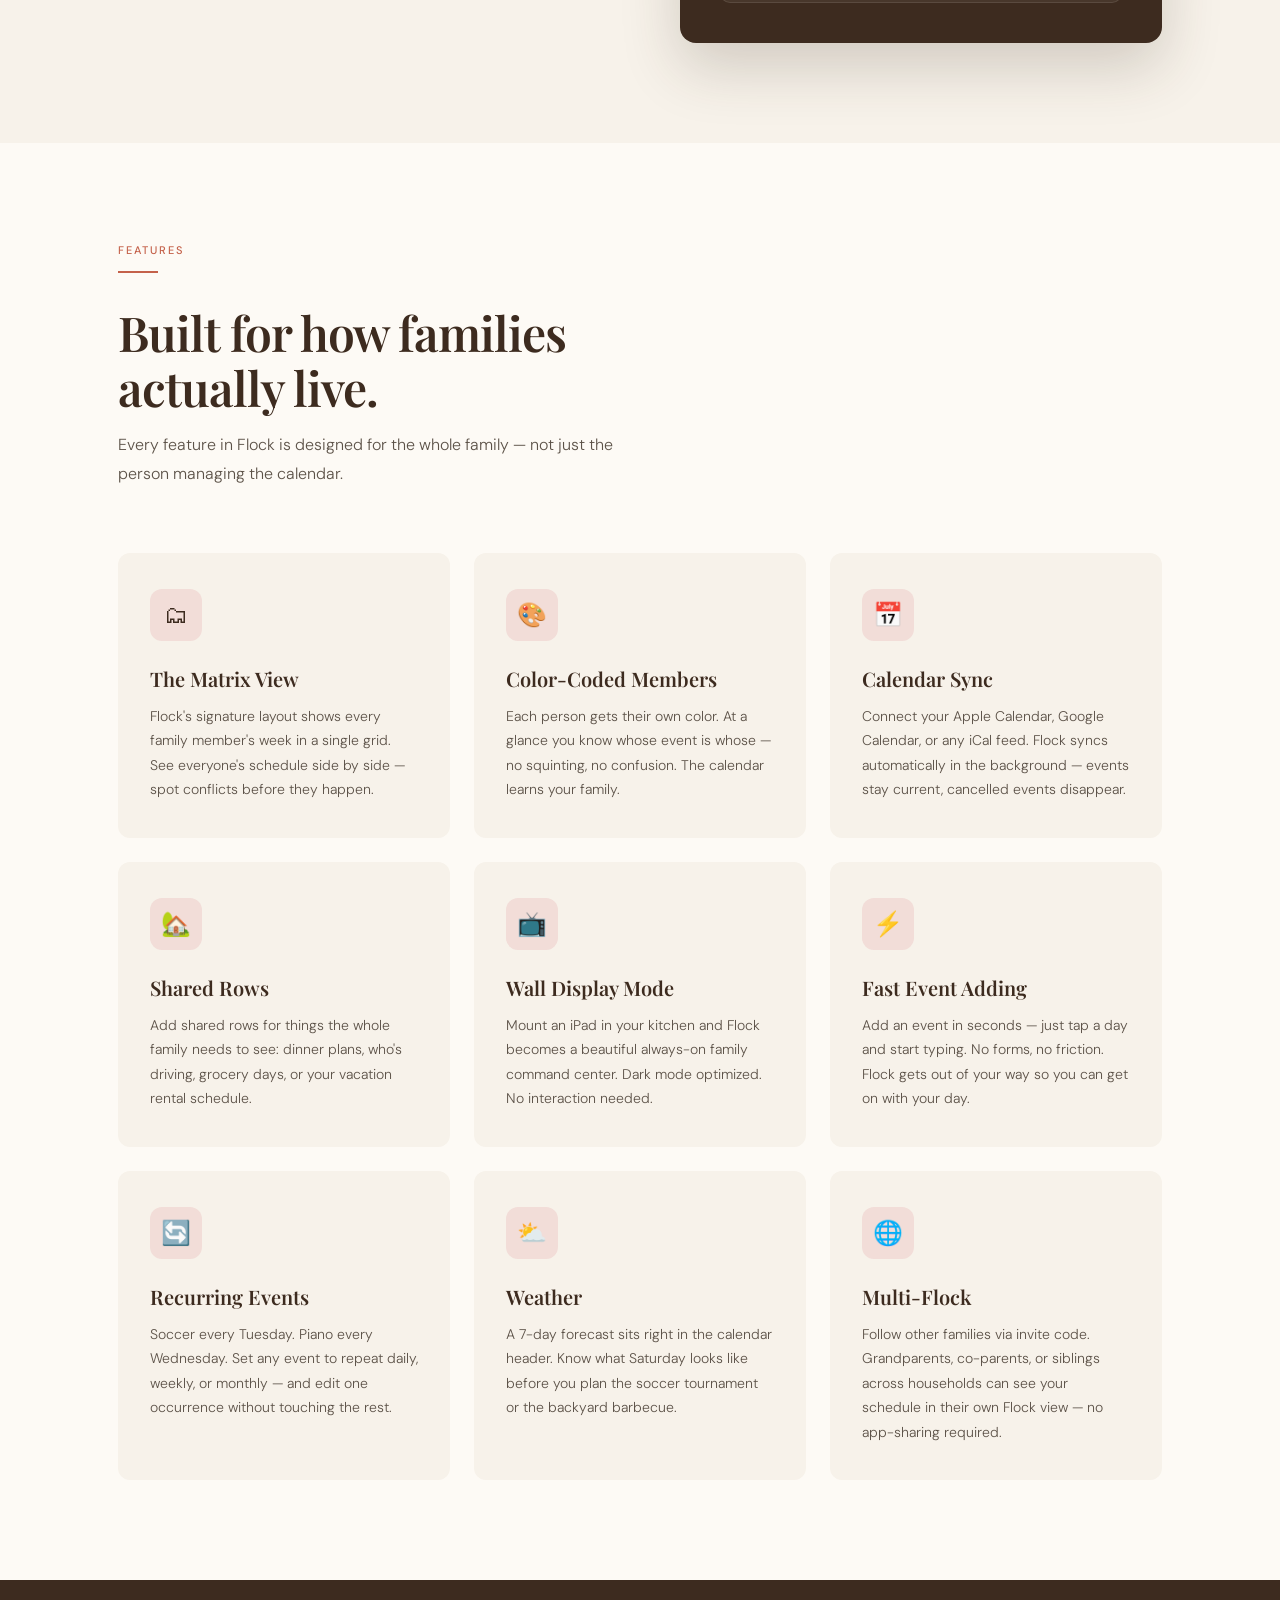
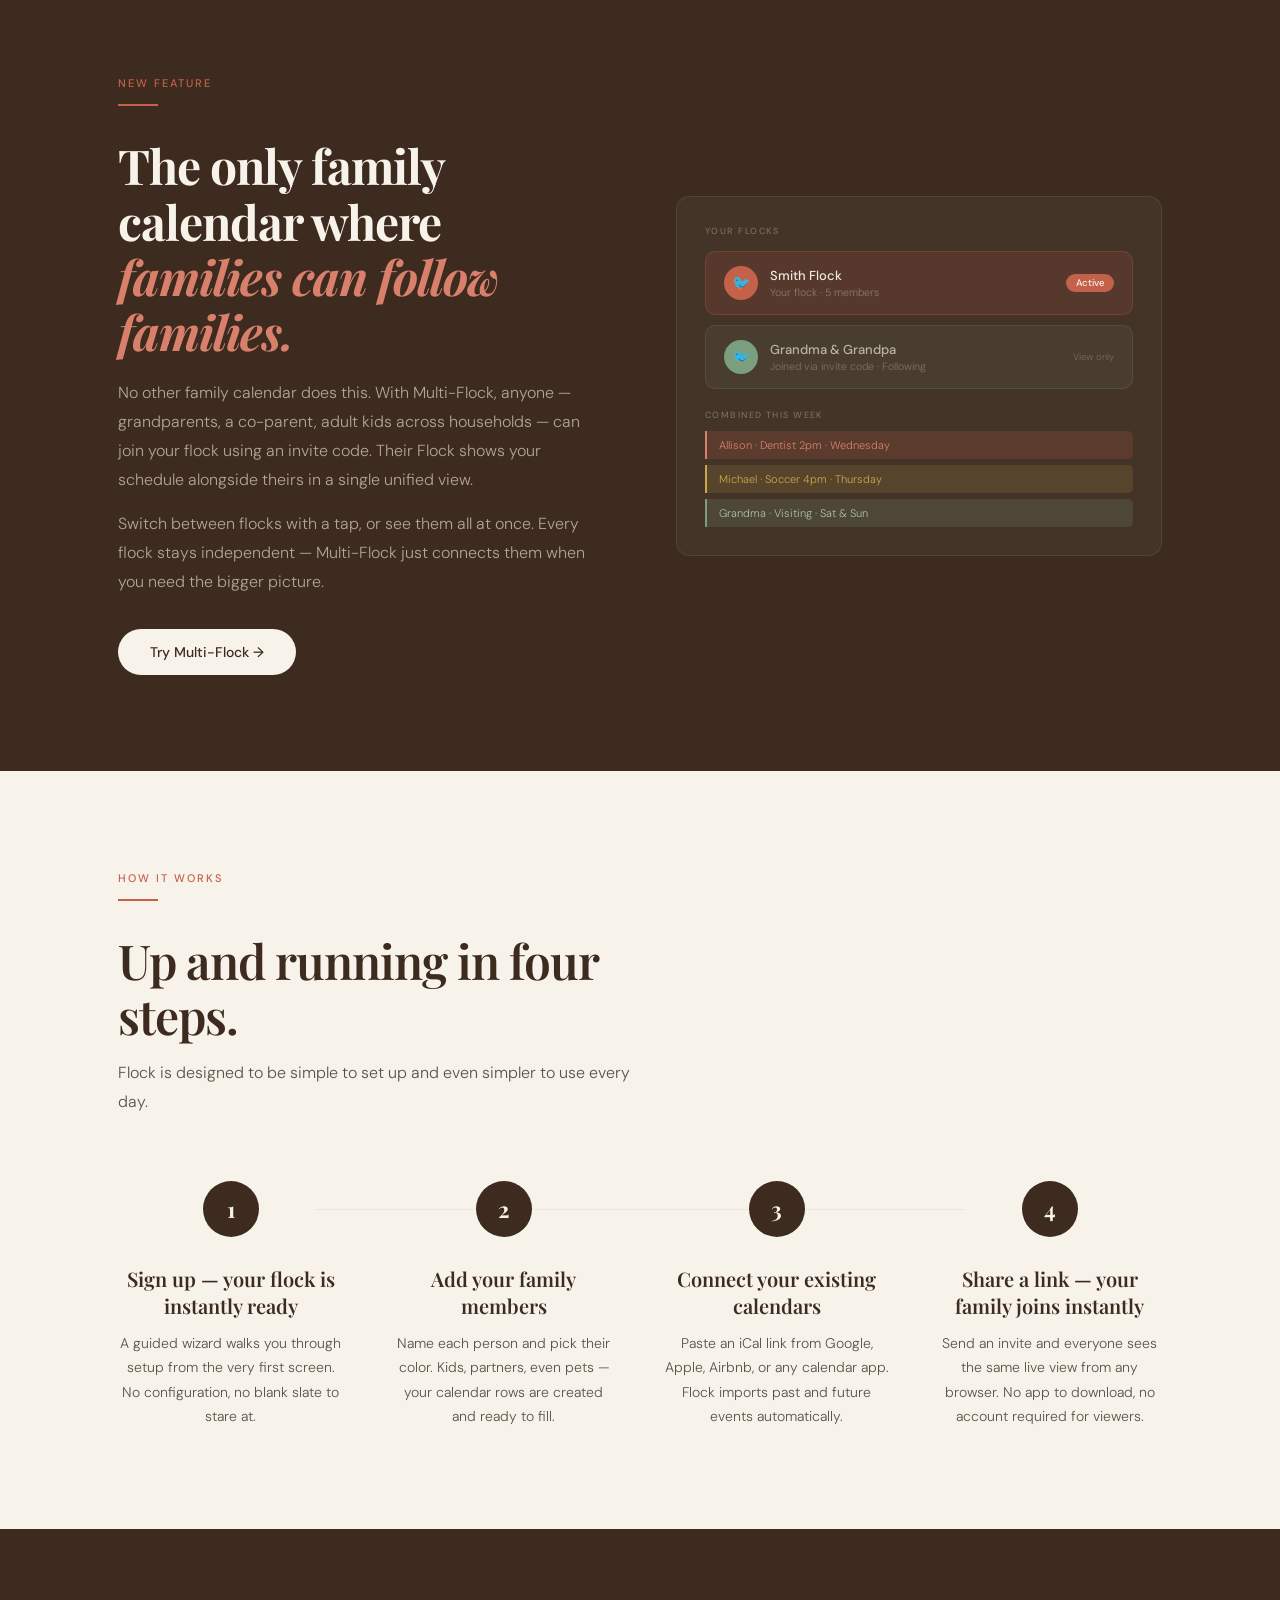
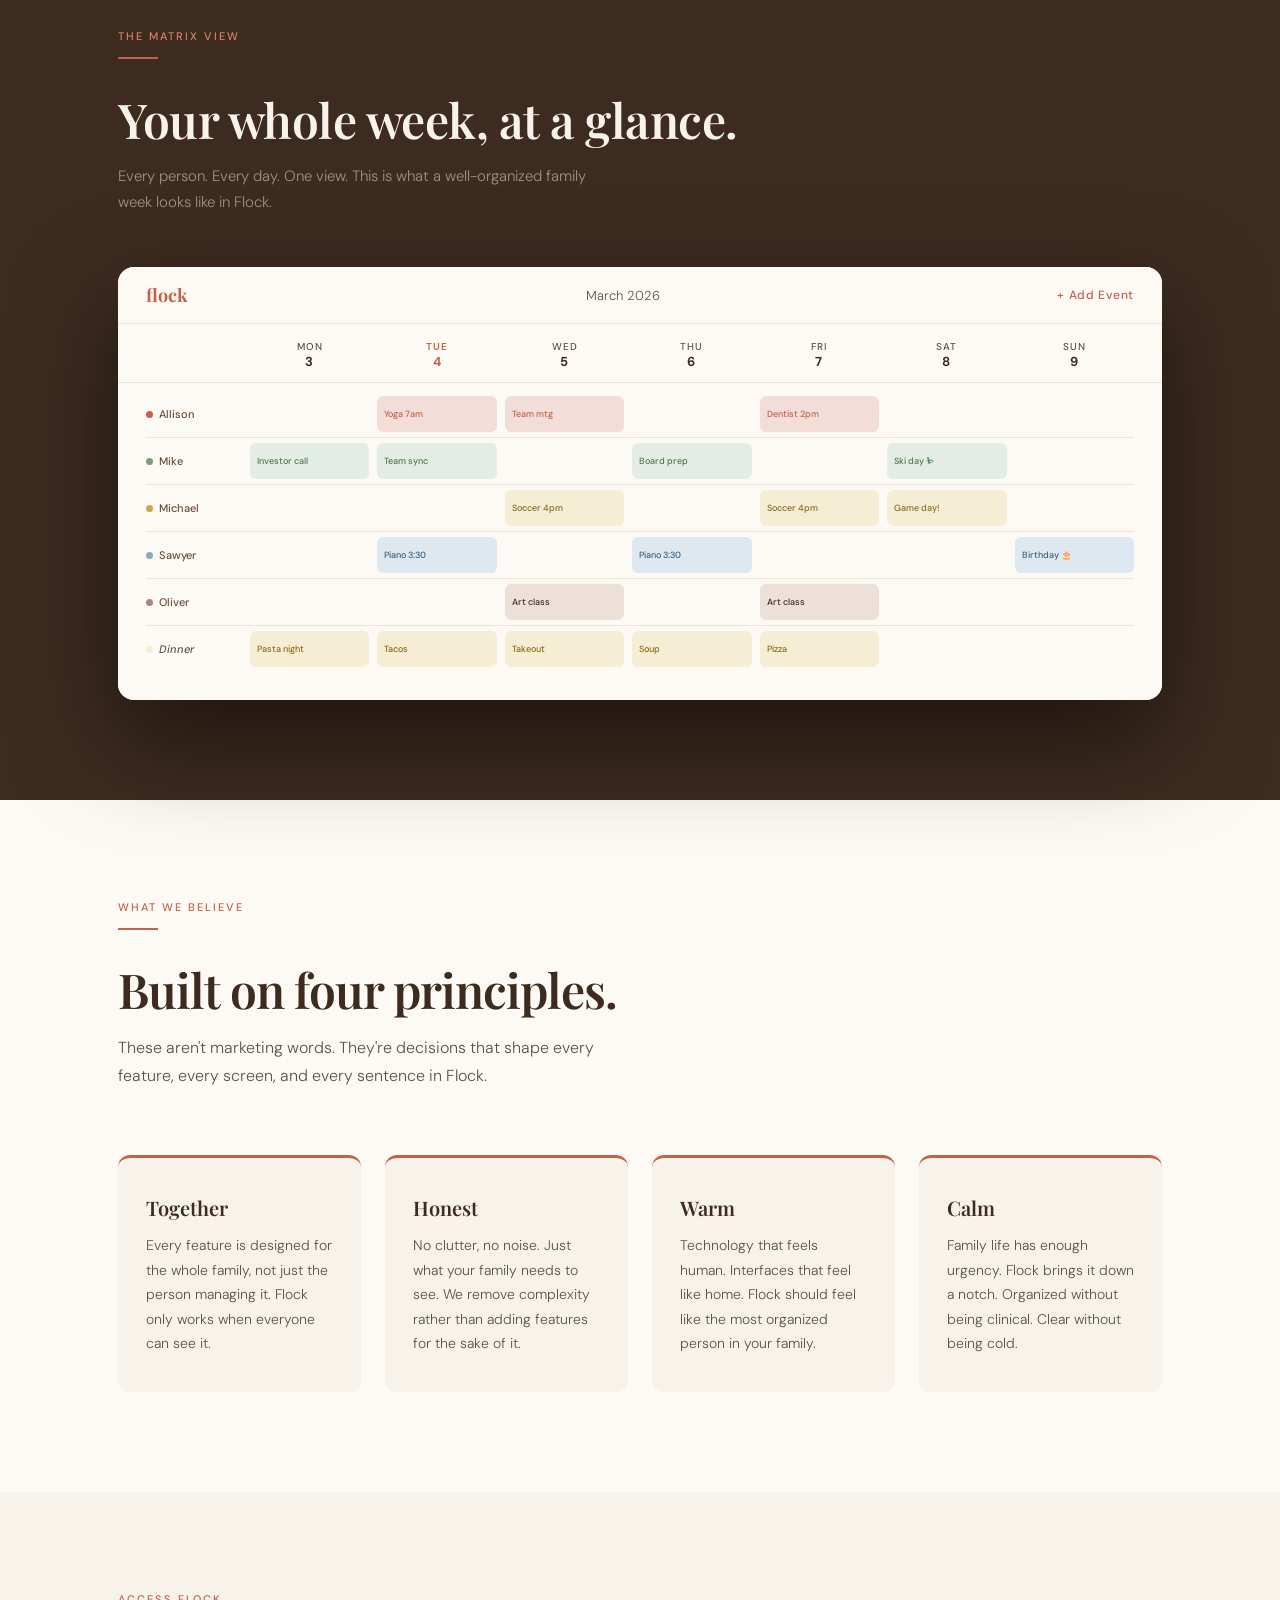
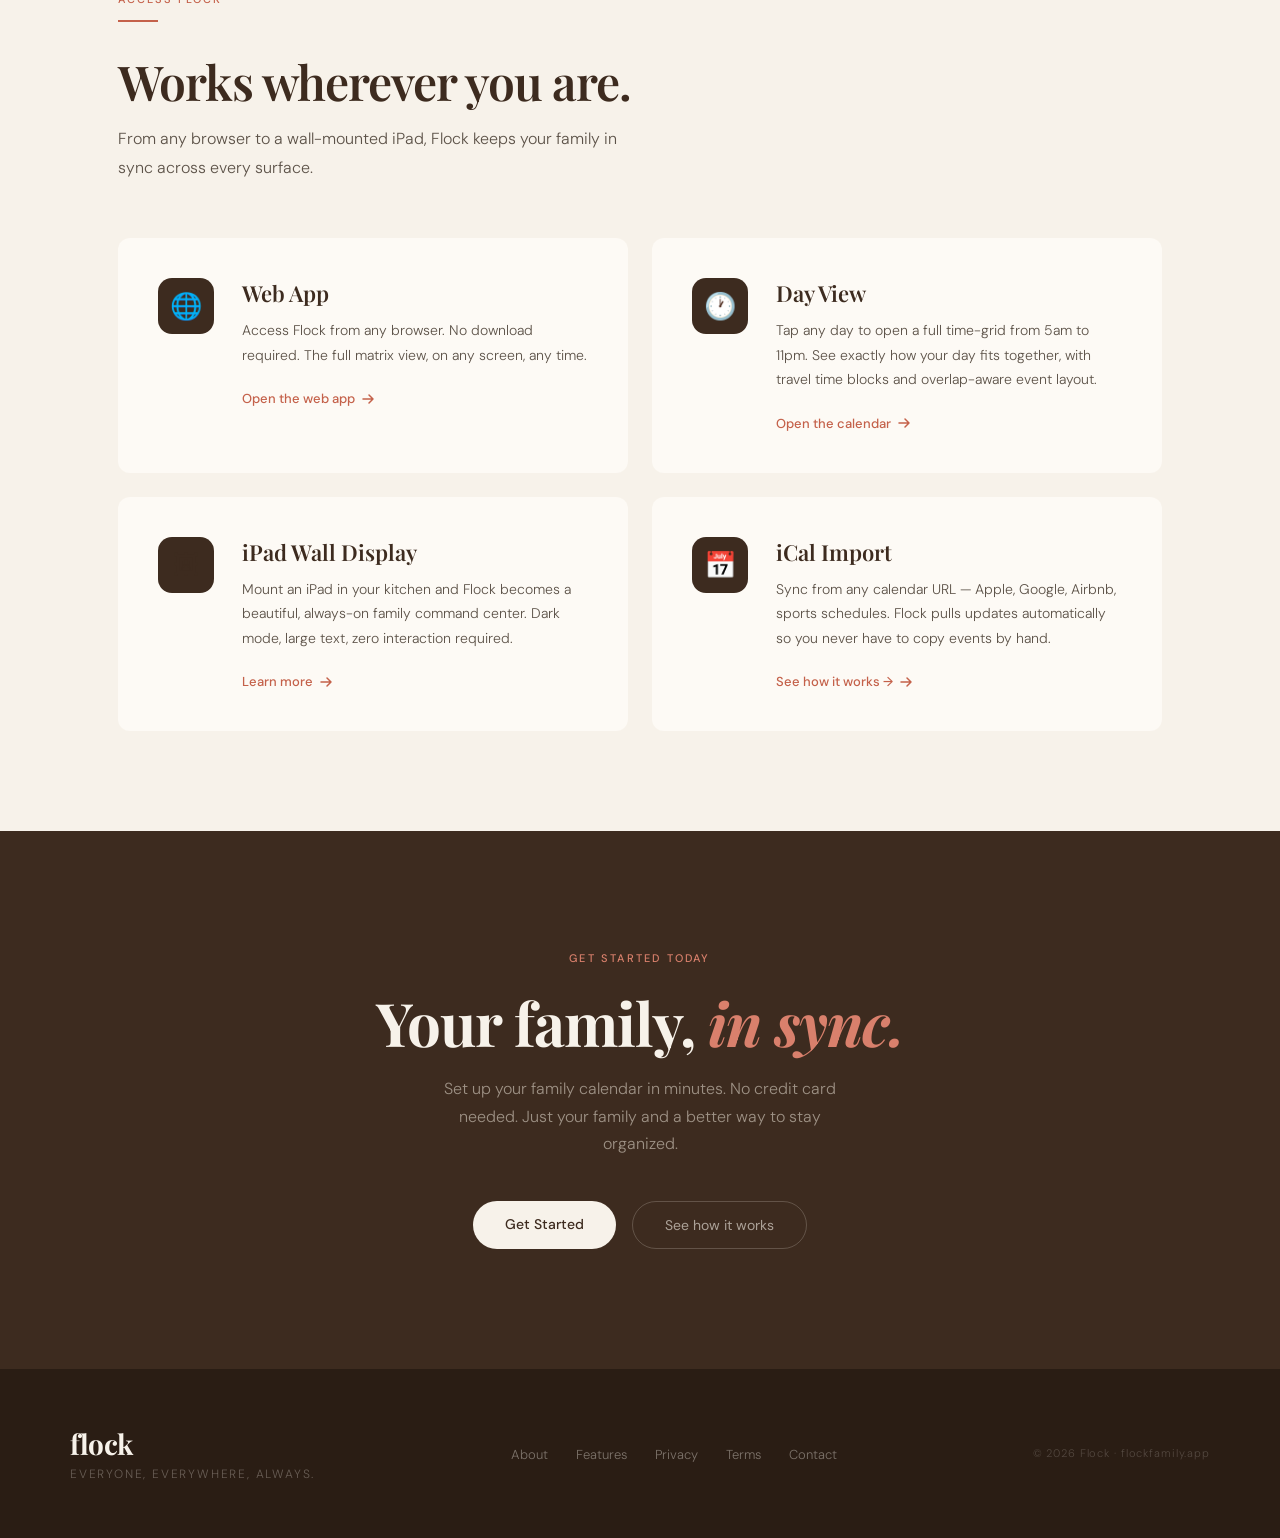
==== commit c7e33733: "Rename Thompson → Smith in UI mockups Co-Authored-By: Claude Sonnet 4.6 <noreply@anthropic.com>" ====
--- a/index.html
+++ b/index.html
@@ -1218,7 +1218,7 @@
           <div style="font-size:9px;font-weight:500;letter-spacing:.16em;text-transform:uppercase;color:rgba(247,242,234,.3);margin-bottom:14px;">Your flocks</div>
           <div style="background:rgba(196,97,74,.15);border:1px solid rgba(196,97,74,.25);border-radius:10px;padding:14px 18px;margin-bottom:10px;display:flex;align-items:center;gap:12px;">
             <div style="width:34px;height:34px;border-radius:50%;background:#C4614A;display:flex;align-items:center;justify-content:center;font-size:15px;flex-shrink:0;">🐦</div>
-            <div style="flex:1;"><div style="font-size:13px;font-weight:500;color:rgba(247,242,234,.95);">Thompson Flock</div><div style="font-size:10.5px;color:rgba(247,242,234,.35);margin-top:2px;">Your flock · 5 members</div></div>
+            <div style="flex:1;"><div style="font-size:13px;font-weight:500;color:rgba(247,242,234,.95);">Smith Flock</div><div style="font-size:10.5px;color:rgba(247,242,234,.35);margin-top:2px;">Your flock · 5 members</div></div>
             <div style="font-size:9.5px;background:#C4614A;color:#F7F2EA;padding:3px 10px;border-radius:100px;font-weight:500;">Active</div>
           </div>
           <div style="background:rgba(122,158,126,.1);border:1px solid rgba(122,158,126,.18);border-radius:10px;padding:14px 18px;margin-bottom:20px;display:flex;align-items:center;gap:12px;">
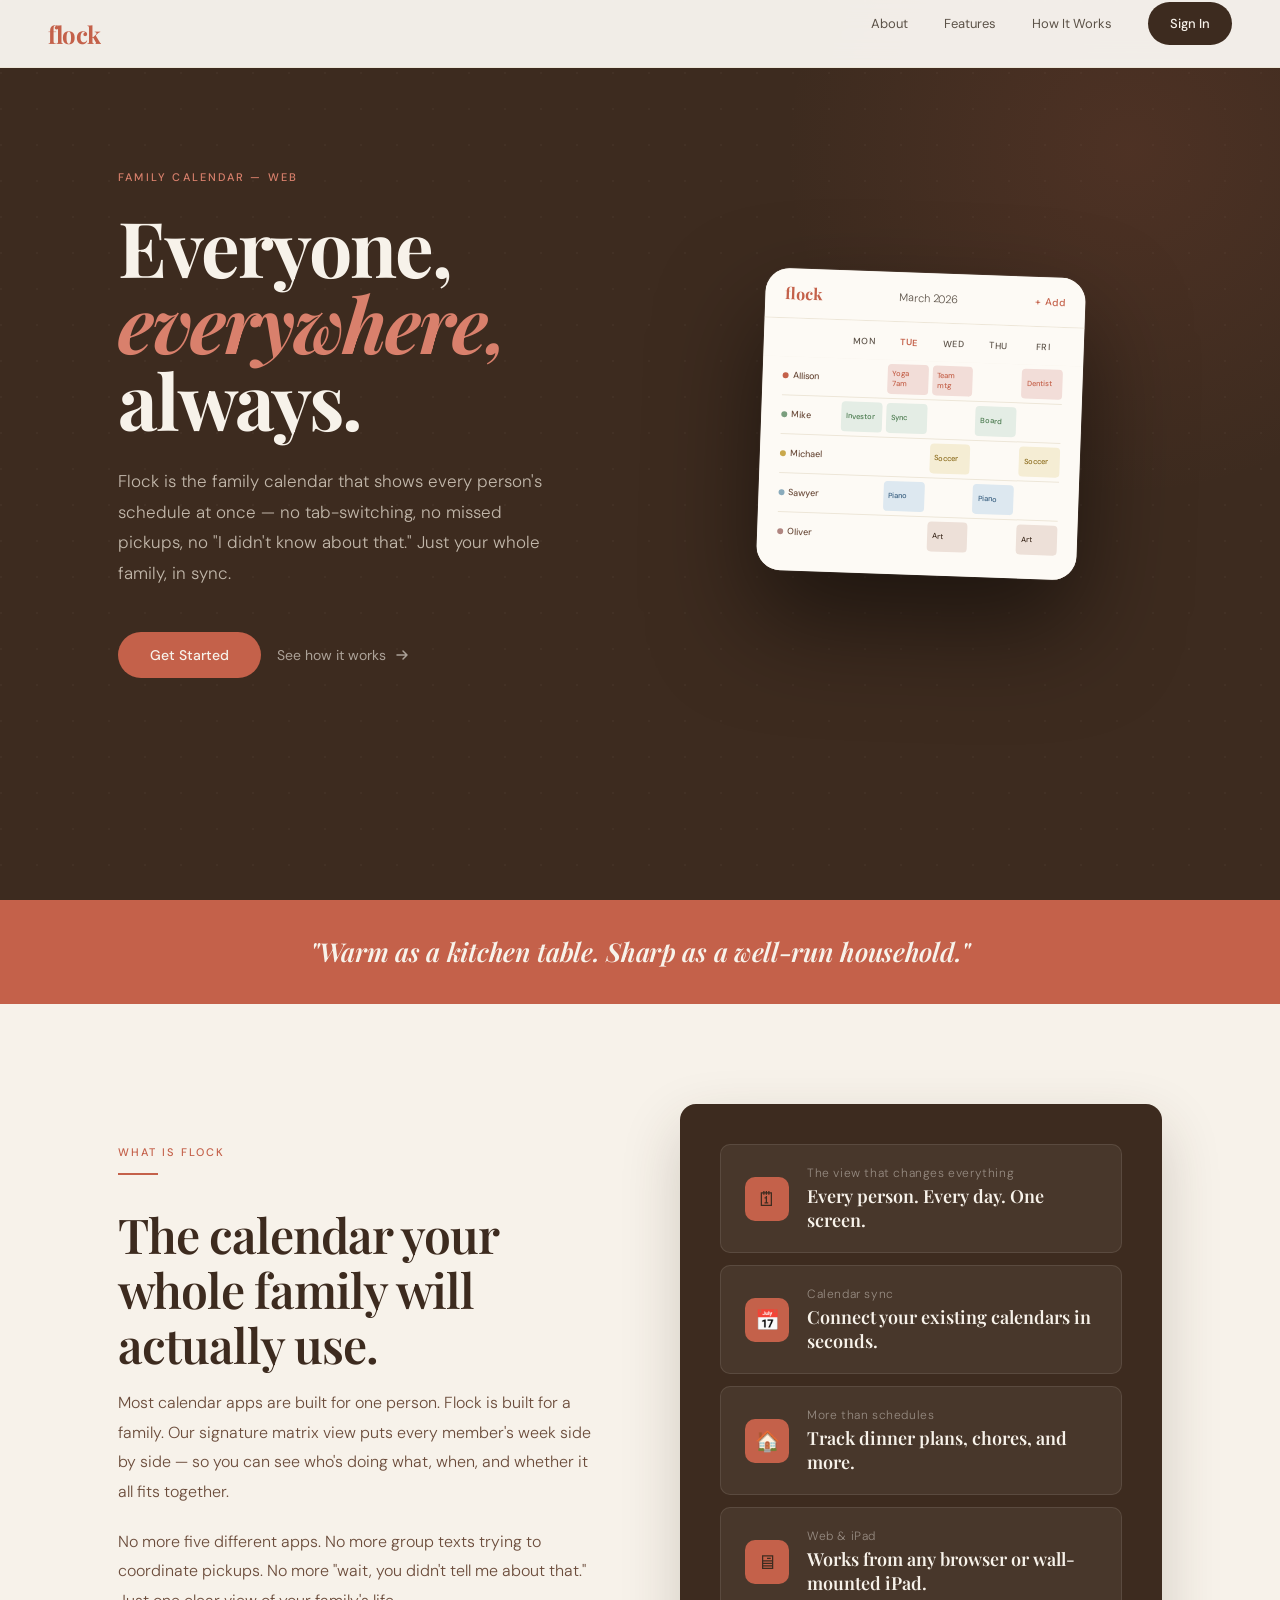
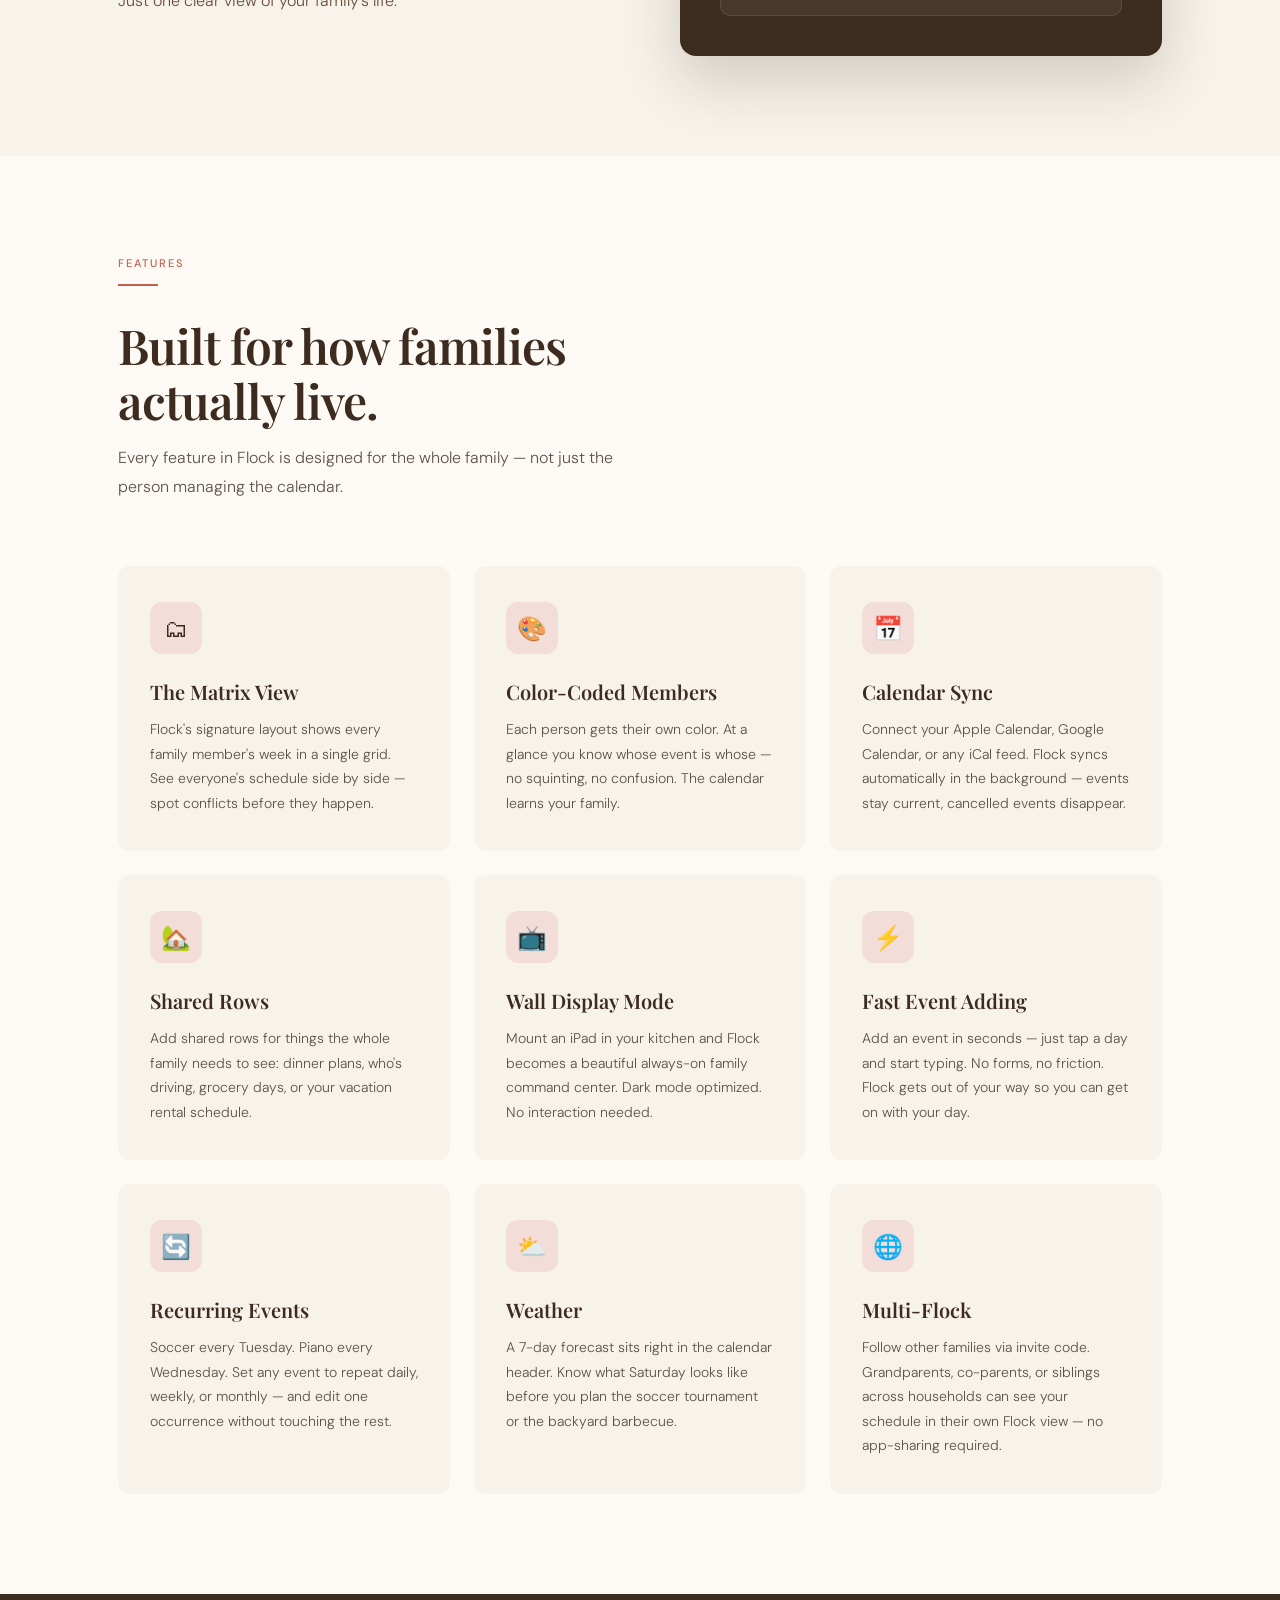
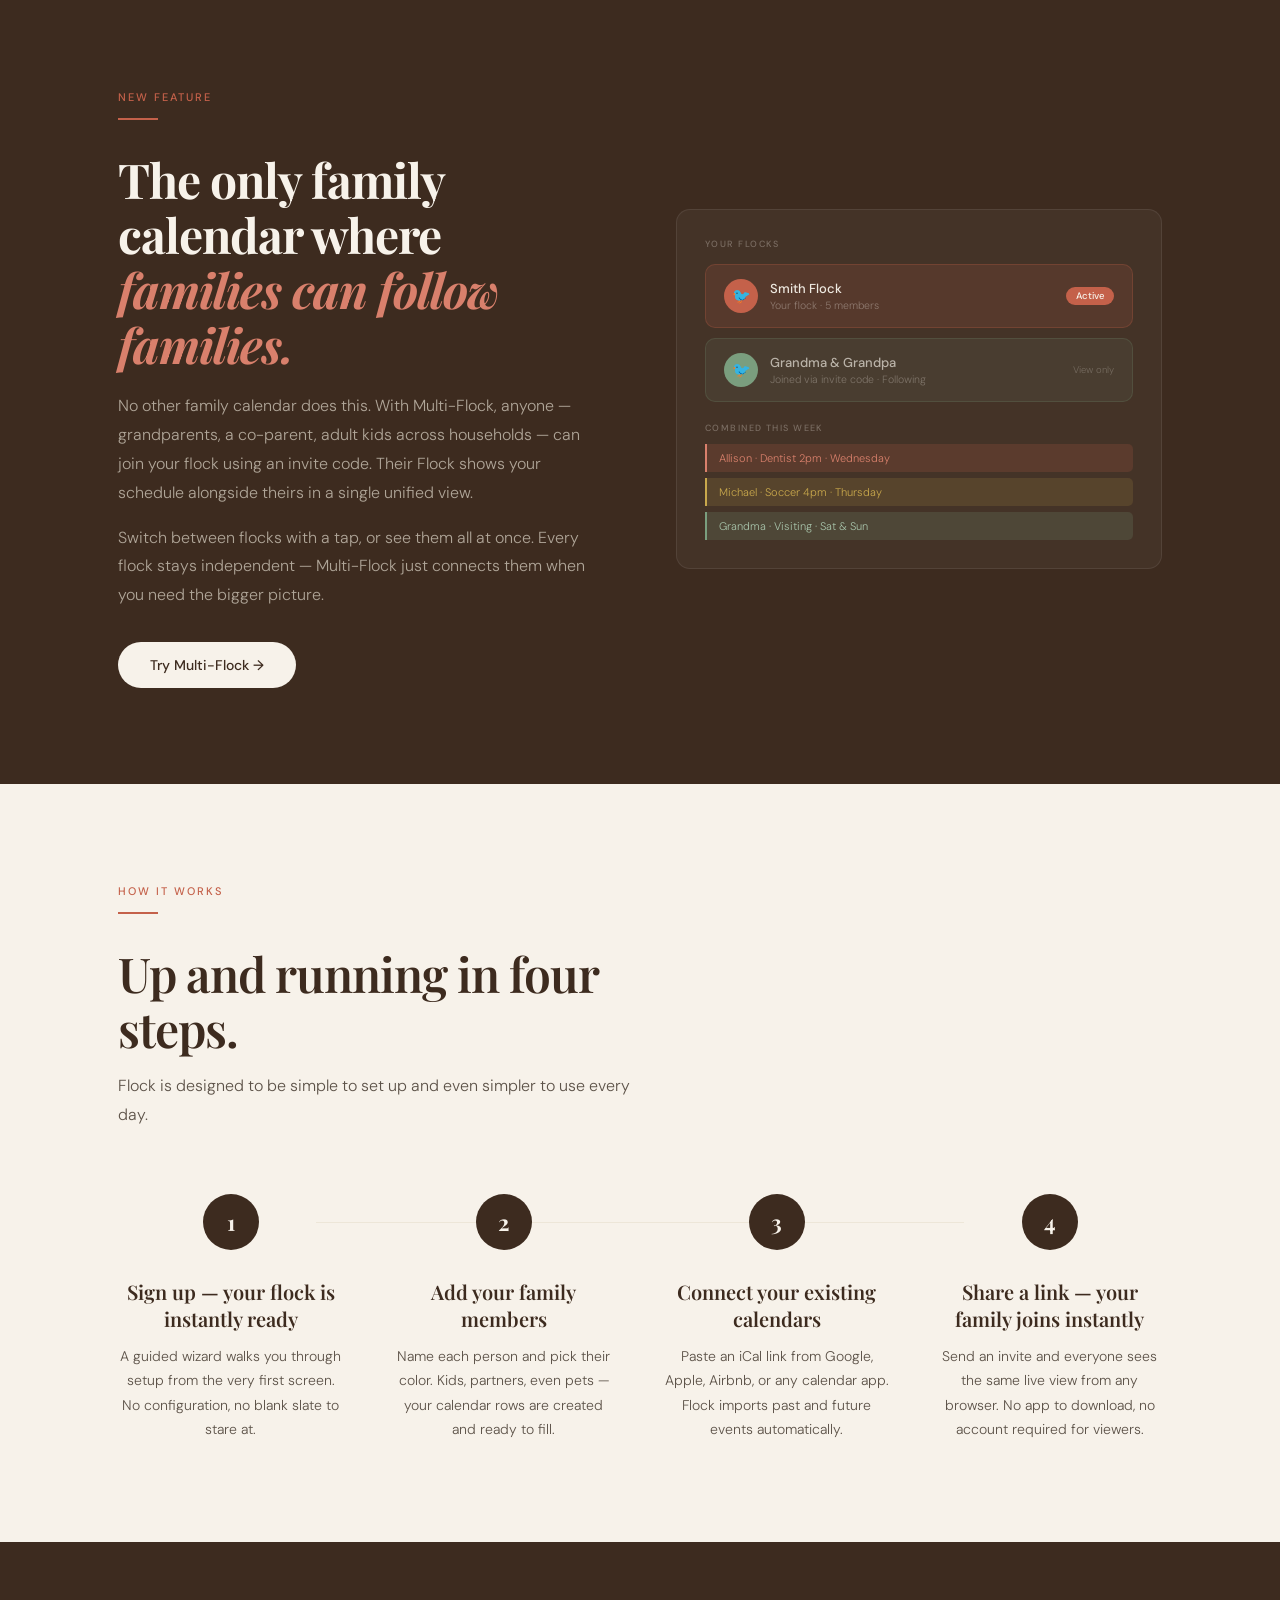
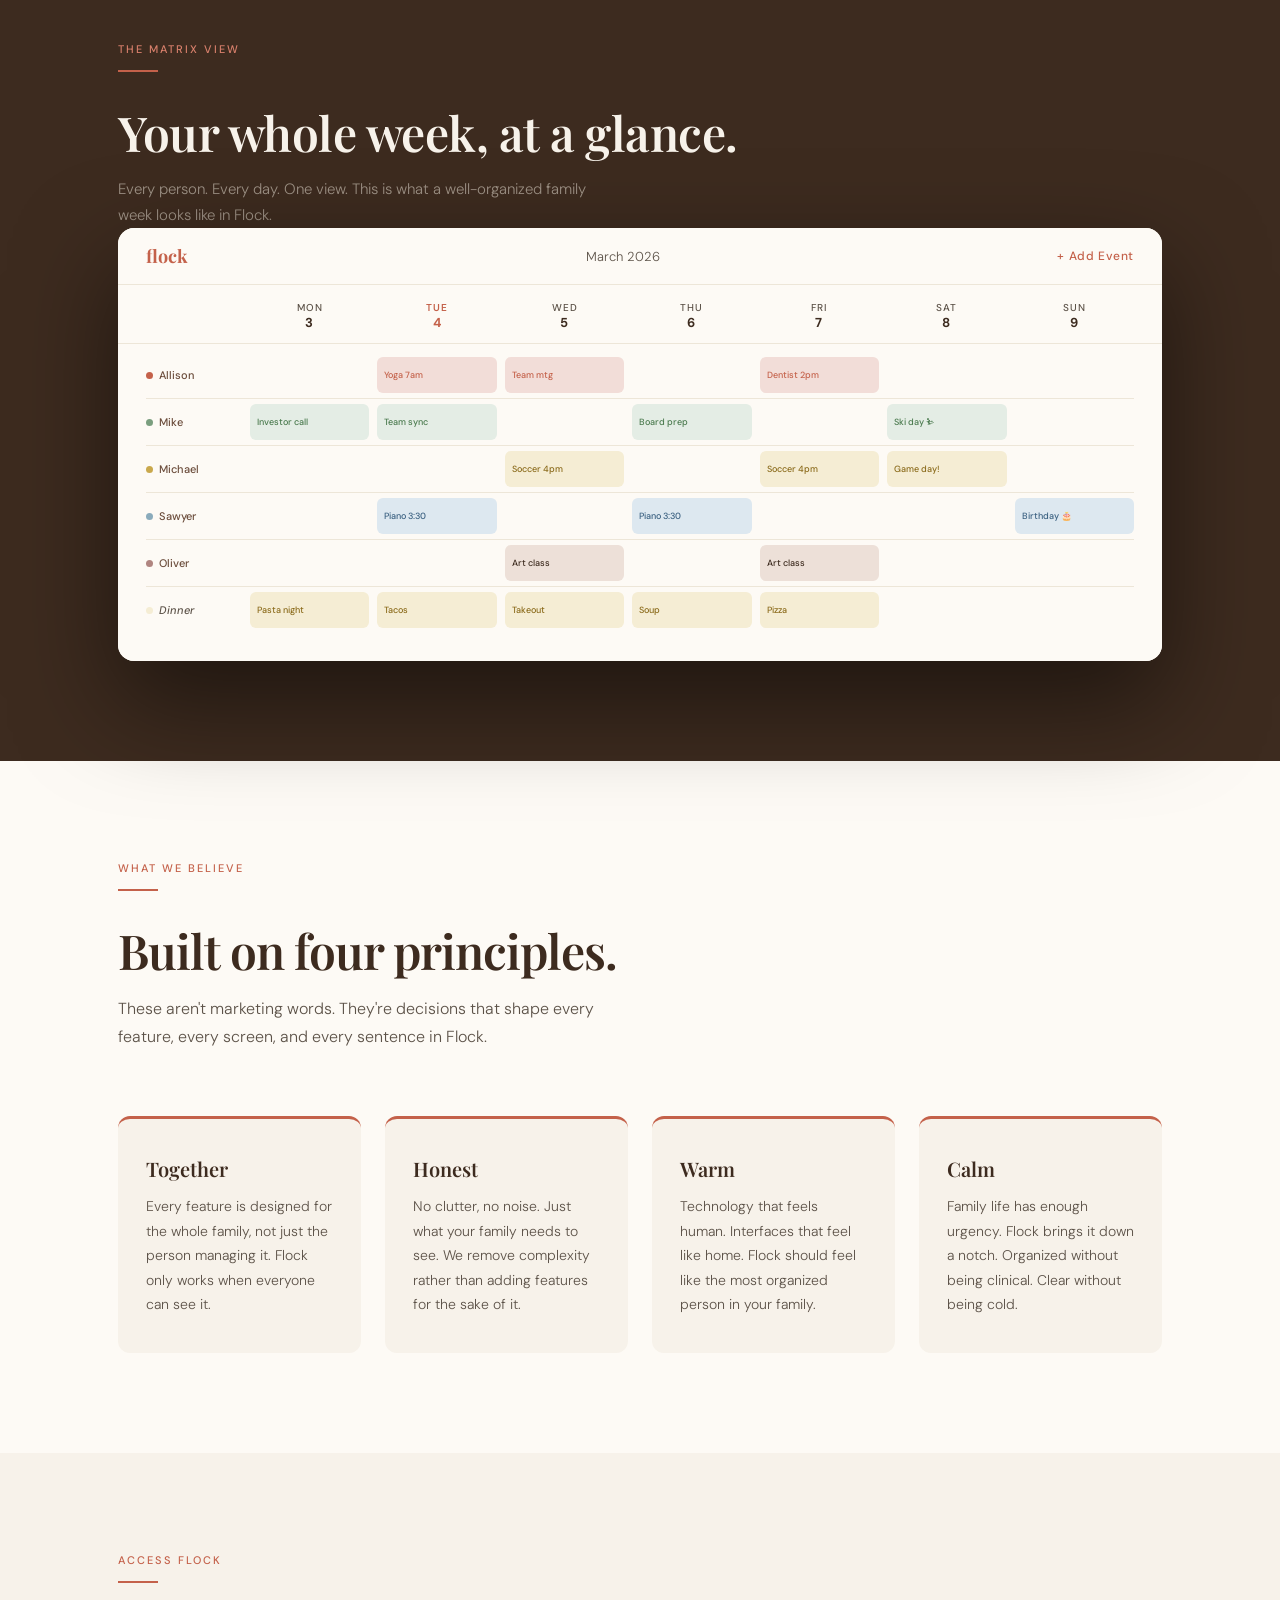
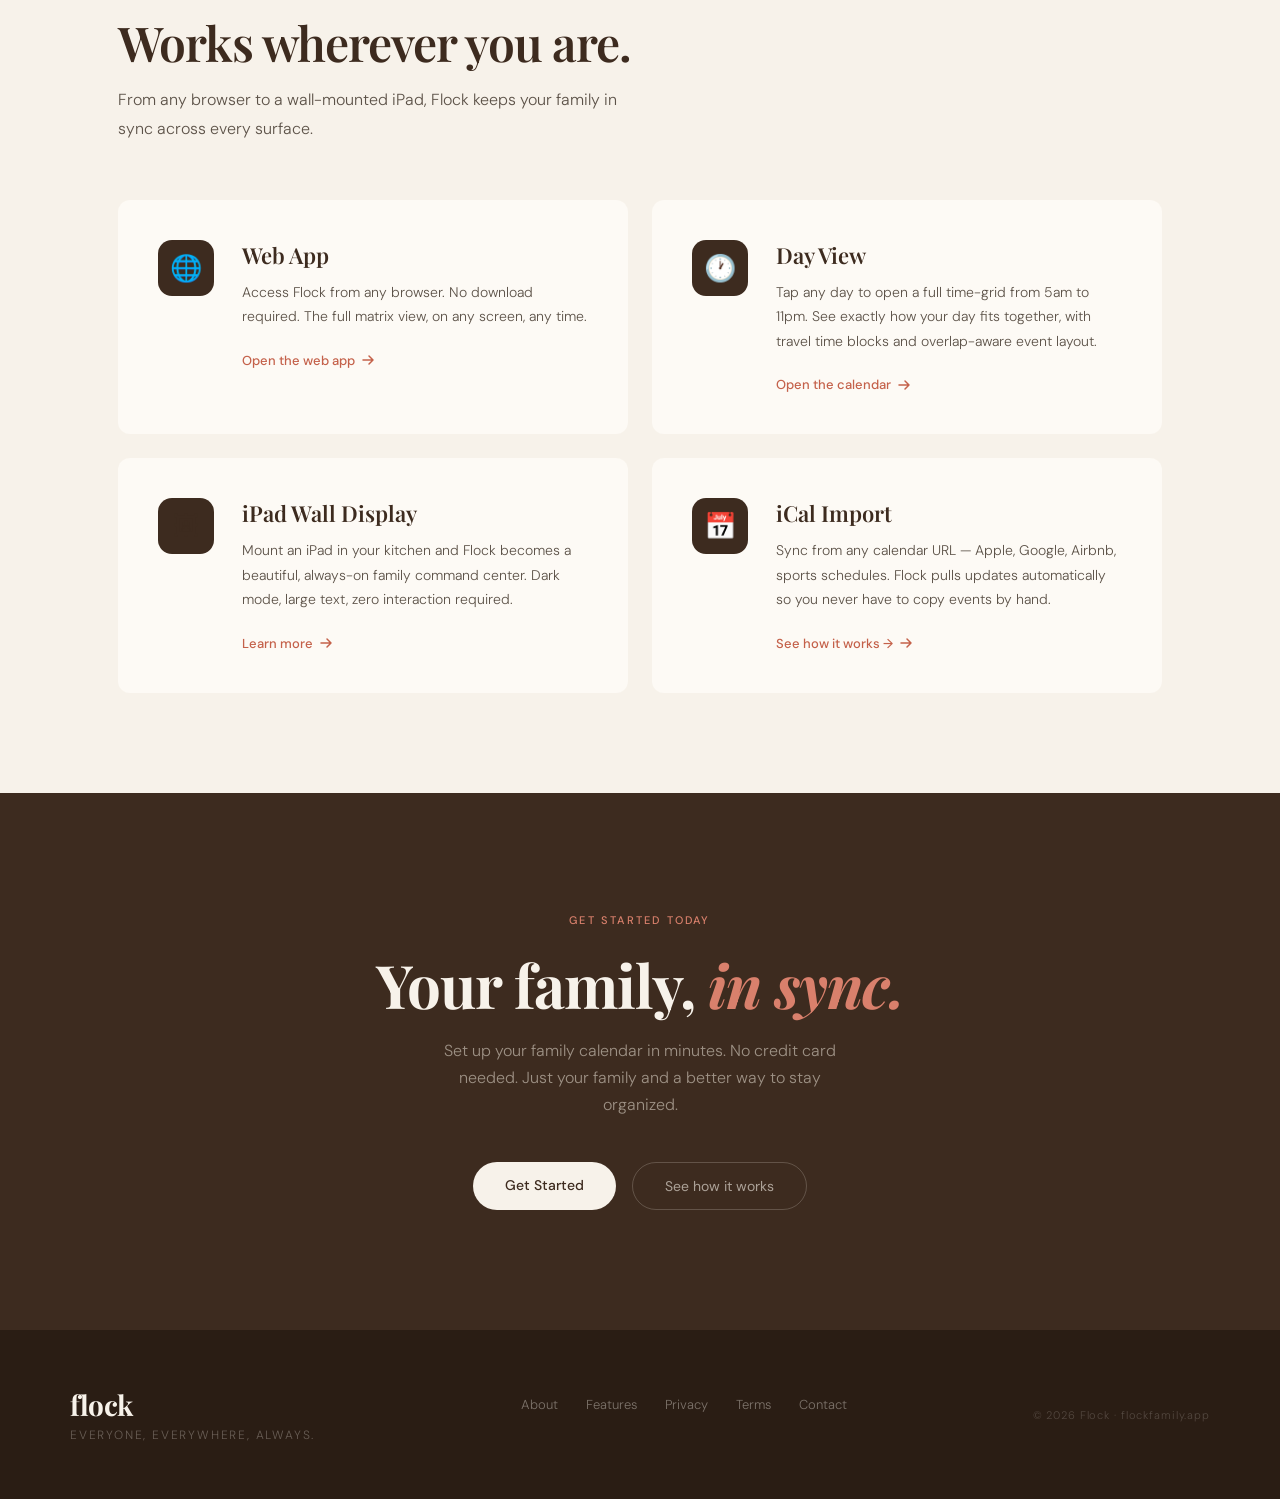
==== commit d056fbef: "SEO: comprehensive audit fixes — remove noindex, add canonical/OG/Twitter/JSON-LD, shared CSS, sitem" ====
--- a/index.html
+++ b/index.html
@@ -3,12 +3,21 @@
 <head>
 <meta charset="UTF-8">
 <meta name="viewport" content="width=device-width, initial-scale=1.0">
-<title>Flock Family — Family Calendar</title>
-<meta name="description" content="Flock Family keeps your whole family in sync. Every person, every day, at a glance. Available on any device, from any browser.">
+<title>Flock Family — Family Calendar App for Busy Households</title>
+<meta name="description" content="Flock Family is the family calendar built for real life. Matrix view, color-coded members, iCal sync, and wall display mode. Free to use.">
 <meta property="og:site_name" content="Flock Family">
-<meta property="og:title" content="Flock Family — Family Calendar">
-<meta property="og:description" content="Flock Family keeps your whole family in sync. Every person, every day, at a glance.">
-<meta name="robots" content="noindex, nofollow">
+<meta property="og:title" content="Flock Family — Family Calendar App for Busy Households">
+<meta property="og:description" content="Flock Family is the family calendar built for real life. Matrix view, color-coded members, iCal sync, and wall display mode. Free to use.">
+<link rel="canonical" href="https://flockfamily.app/">
+<meta property="og:url" content="https://flockfamily.app/">
+<meta property="og:type" content="website">
+<meta property="og:image" content="https://flockfamily.app/og-image.png">
+<meta property="og:image:width" content="1200">
+<meta property="og:image:height" content="630">
+<meta name="twitter:card" content="summary_large_image">
+<meta name="twitter:title" content="Flock Family — Family Calendar App for Busy Households">
+<meta name="twitter:description" content="Flock Family is the family calendar built for real life. Matrix view, color-coded members, iCal sync, and wall display mode. Free to use.">
+<meta name="twitter:image" content="https://flockfamily.app/og-image.png">
 <link href="https://fonts.googleapis.com/css2?family=Playfair+Display:ital,wght@0,400;0,600;0,700;1,400;1,600&family=DM+Sans:wght@300;400;500&family=DM+Mono:wght@400;500&display=swap" rel="stylesheet">
 <style>
   :root {
@@ -991,6 +1000,23 @@
   }
 
 </style>
+<link rel="stylesheet" href="/styles.css">
+<script type="application/ld+json">
+{
+  "@context": "https://schema.org",
+  "@type": "Organization",
+  "name": "Flock Family",
+  "url": "https://flockfamily.app",
+  "logo": "https://flockfamily.app/og-image.png",
+  "description": "Flock Family is a family calendar app that gives households a unified view of everyone's schedules.",
+  "contactPoint": {
+    "@type": "ContactPoint",
+    "email": "hello@flockfamily.app",
+    "contactType": "customer support"
+  },
+  "sameAs": []
+}
+</script>
 </head>
 <body>
 
@@ -1012,6 +1038,7 @@
     </svg>
   </button>
 </nav>
+<main>
 
 <!-- ─── HERO ─── -->
 <section id="hero">
@@ -1462,6 +1489,8 @@
   </div>
 </section>
 
+</main>
+
 <!-- ─── FOOTER ─── -->
 <footer>
   <div class="footer-inner">
--- a/styles.css
+++ b/styles.css
@@ -0,0 +1,79 @@
+/* ─── CSS VARIABLES ─── */
+:root {
+  --terra:#C4614A; --terra-l:#D9806C; --terra-p:#F2DDD8;
+  --cream:#F7F2EA; --cream-d:#EDE6D8;
+  --sage:#7A9E7E; --sage-l:#A8C4AB; --sage-p:#E4EDE5;
+  --bark:#3D2B1F; --bark-m:#6B4C3B;
+  --white:#FDFAF5; --slate:#5C5248;
+  --gold:#C9A84C; --gold-p:#F5EDD4;
+}
+
+/* ─── RESET ─── */
+*{margin:0;padding:0;box-sizing:border-box} html{scroll-behavior:smooth}
+
+/* ─── BODY ─── */
+body{background:var(--white);color:var(--bark);font-family:'DM Sans',sans-serif;font-weight:300;overflow-x:hidden}
+
+/* ─── NAV ─── */
+nav{position:fixed;top:0;left:0;right:0;z-index:100;background:rgba(253,250,245,.94);backdrop-filter:blur(14px);-webkit-backdrop-filter:blur(14px);border-bottom:1px solid var(--cream-d);padding:0 48px;height:68px;display:flex;align-items:center;justify-content:space-between}
+.nav-logo{font-family:'Playfair Display',serif;font-size:24px;font-weight:700;color:var(--terra);letter-spacing:-.5px;text-decoration:none}
+.nav-links{display:flex;align-items:center;gap:36px;list-style:none}
+.nav-links a{font-size:13px;color:var(--slate);text-decoration:none;transition:color .2s}
+.nav-links a:hover,.nav-links a.active{color:var(--terra)}
+.nav-signin{background:var(--bark);color:var(--cream)!important;padding:10px 22px;border-radius:100px;font-weight:500!important;transition:background .2s,transform .15s!important}
+.nav-signin:hover{background:var(--terra)!important;transform:translateY(-1px)}
+.nav-mobile-toggle{display:none;background:none;border:none;cursor:pointer;padding:4px}
+
+/* ─── PAGE HERO (inner pages) ─── */
+.page-hero{background:var(--bark);padding:148px 48px 96px;position:relative;overflow:hidden}
+.ph-dots{position:absolute;inset:0;opacity:.03;background-image:radial-gradient(circle at 1px 1px,var(--cream) 1px,transparent 0);background-size:36px 36px;pointer-events:none}
+.ph-inner{position:relative;z-index:2;max-width:1140px;margin:0 auto}
+.ph-eye{font-size:11px;font-weight:500;letter-spacing:.2em;text-transform:uppercase;color:var(--terra-l);margin-bottom:20px;display:block}
+.ph-title{font-family:'Playfair Display',serif;font-size:clamp(42px,6vw,80px);font-weight:700;color:var(--cream);line-height:1;letter-spacing:-2px;margin-bottom:24px}
+.ph-title em{font-style:italic;color:var(--terra-l)}
+.ph-body{font-size:17px;font-weight:300;color:rgba(237,230,216,.7);line-height:1.8;max-width:540px}
+
+/* ─── BREADCRUMB ─── */
+.breadcrumb{background:var(--cream);border-bottom:1px solid var(--cream-d);padding:14px 48px}
+.bc-inner{max-width:1140px;margin:0 auto;display:flex;align-items:center;gap:8px;font-size:12px;color:var(--slate)}
+.bc-inner a{color:var(--slate);text-decoration:none;transition:color .2s}
+.bc-inner a:hover{color:var(--terra)}
+.bc-sep{opacity:.4}
+.bc-cur{color:var(--terra);font-weight:500}
+
+/* ─── FOOTER ─── */
+footer{background:#2A1D14;padding:56px 48px}
+.footer-inner{max-width:1140px;margin:0 auto;display:flex;align-items:center;justify-content:space-between;flex-wrap:wrap;gap:24px}
+.footer-logo{font-family:'Playfair Display',serif;font-size:28px;font-weight:700;color:var(--cream);letter-spacing:-.5px}
+.footer-tagline{font-size:12px;color:rgba(247,242,234,.3);letter-spacing:.15em;text-transform:uppercase;margin-top:4px}
+.footer-links{display:flex;gap:28px;list-style:none;flex-wrap:wrap}
+.footer-links a{font-size:13px;color:rgba(247,242,234,.4);text-decoration:none;transition:color .2s}
+.footer-links a:hover{color:var(--cream)}
+.footer-copy{font-size:11px;color:rgba(247,242,234,.2);letter-spacing:.08em}
+
+/* ─── LEGAL PAGE CONTENT (privacy, terms) ─── */
+.content{max-width:760px;margin:0 auto;padding:80px 48px 96px}
+.updated{font-size:12px;color:var(--slate);margin-bottom:56px;padding:12px 18px;background:var(--cream);border-radius:8px;display:inline-block}
+.section{margin-bottom:56px}
+.section-title{font-family:'Playfair Display',serif;font-size:22px;font-weight:600;color:var(--bark);margin-bottom:16px;padding-bottom:12px;border-bottom:1px solid var(--cream-d)}
+p{font-size:15px;line-height:1.85;color:var(--bark-m);margin-bottom:14px}
+p:last-child{margin-bottom:0}
+ul{padding-left:20px;margin-bottom:14px}
+ul li{font-size:15px;line-height:1.8;color:var(--bark-m);margin-bottom:6px}
+a{color:var(--terra);text-decoration:none}
+a:hover{text-decoration:underline}
+.callout{background:var(--sage-p);border-left:3px solid var(--sage);border-radius:0 8px 8px 0;padding:18px 22px;margin-bottom:14px}
+.callout p{color:#3A6040;margin-bottom:0}
+
+/* ─── MOBILE ─── */
+@media(max-width:900px){
+  nav{padding:0 24px}
+  .nav-links{display:none}
+  .nav-links.open{display:flex;flex-direction:column;position:fixed;top:68px;left:0;right:0;background:var(--white);padding:24px;border-bottom:1px solid var(--cream-d);gap:20px;z-index:99}
+  .nav-mobile-toggle{display:flex}
+  .page-hero{padding:120px 24px 72px}
+  .breadcrumb{padding:14px 24px}
+  .footer-inner{flex-direction:column;text-align:center}
+  .footer-links{justify-content:center}
+  .content{padding:56px 24px 72px}
+}
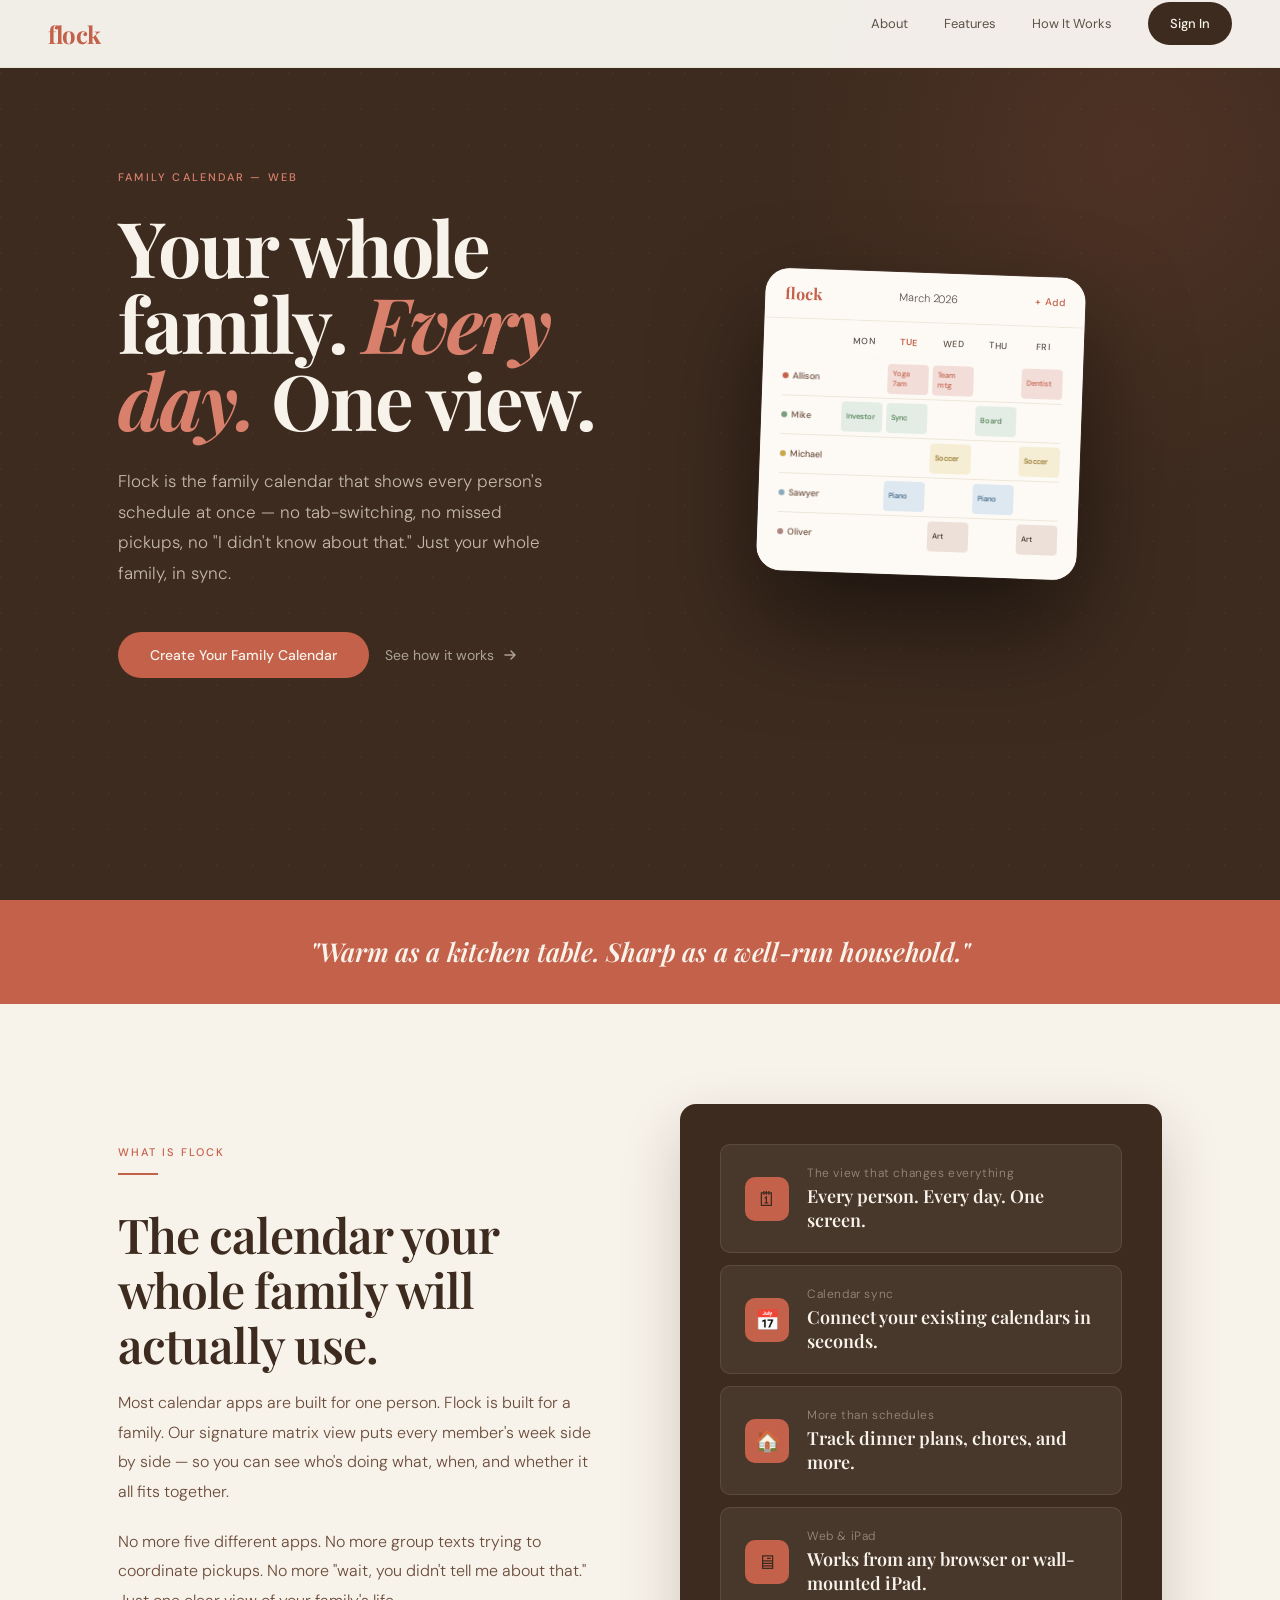
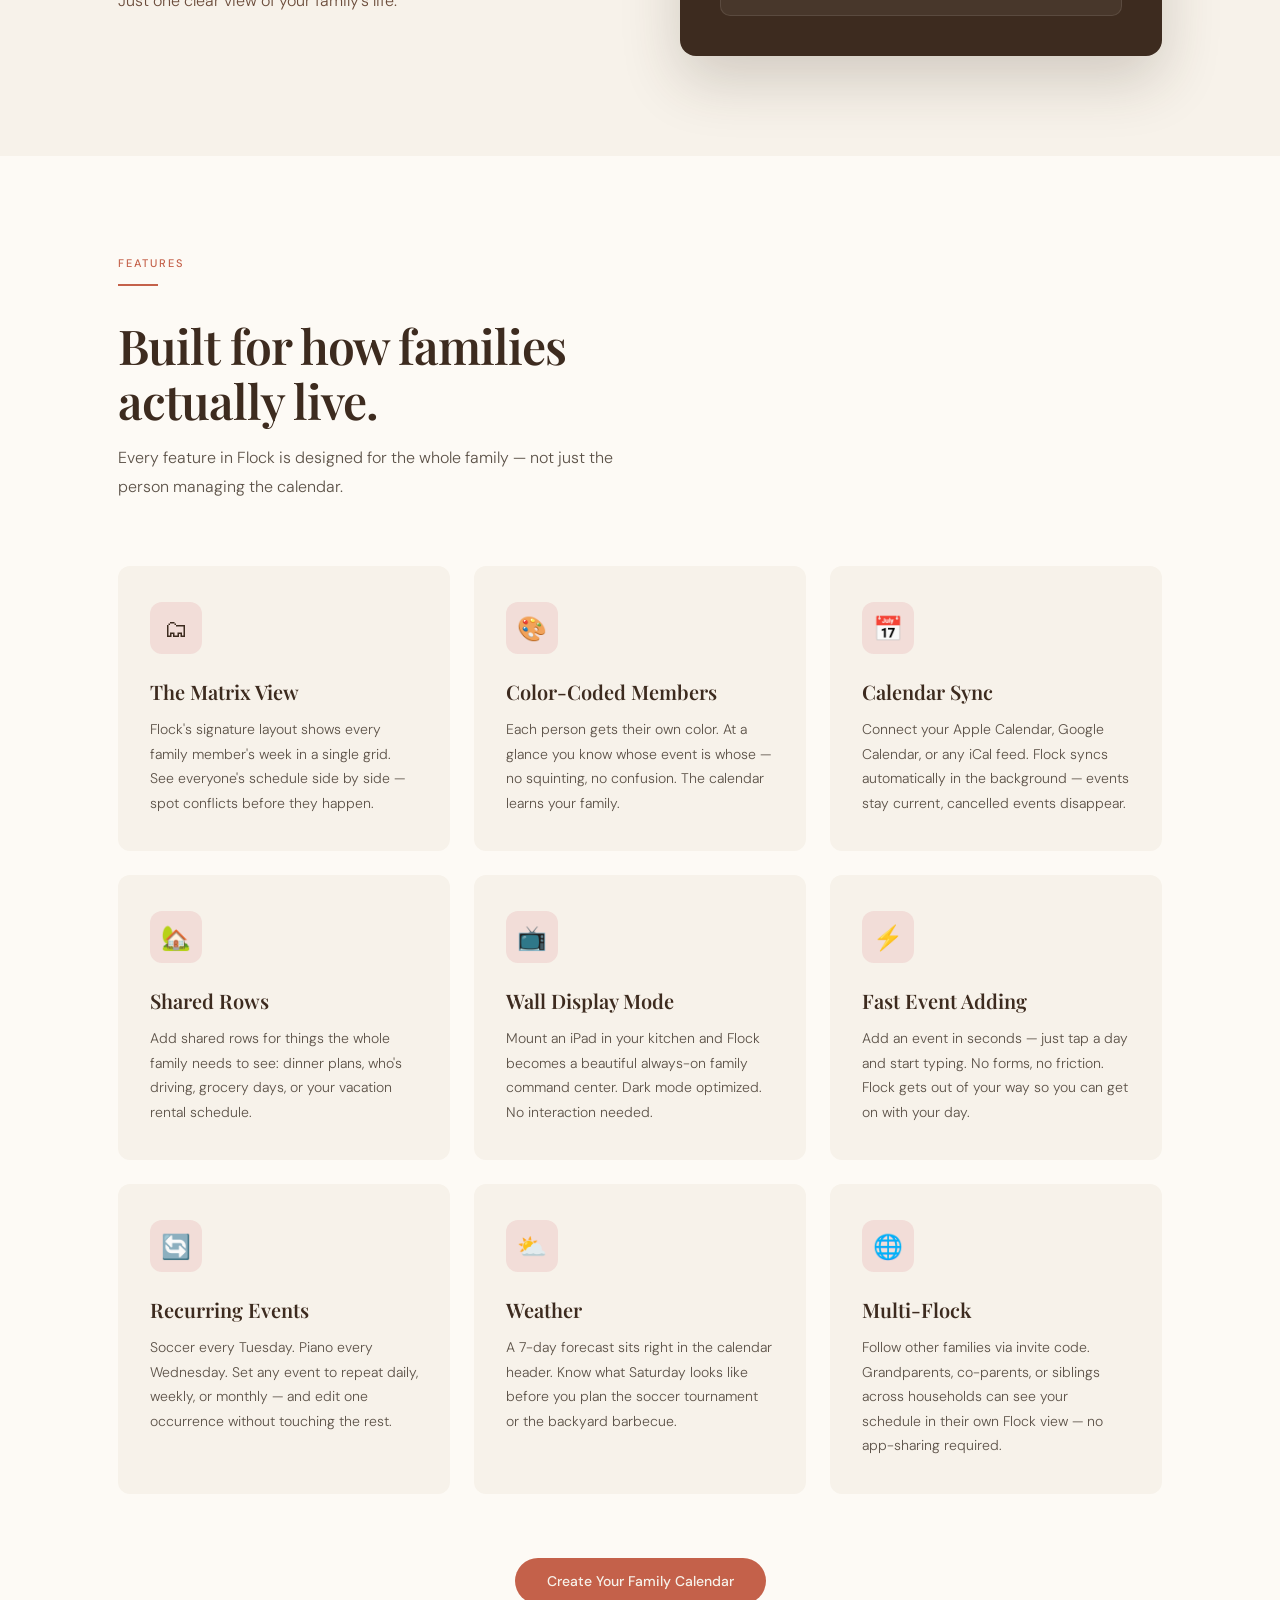
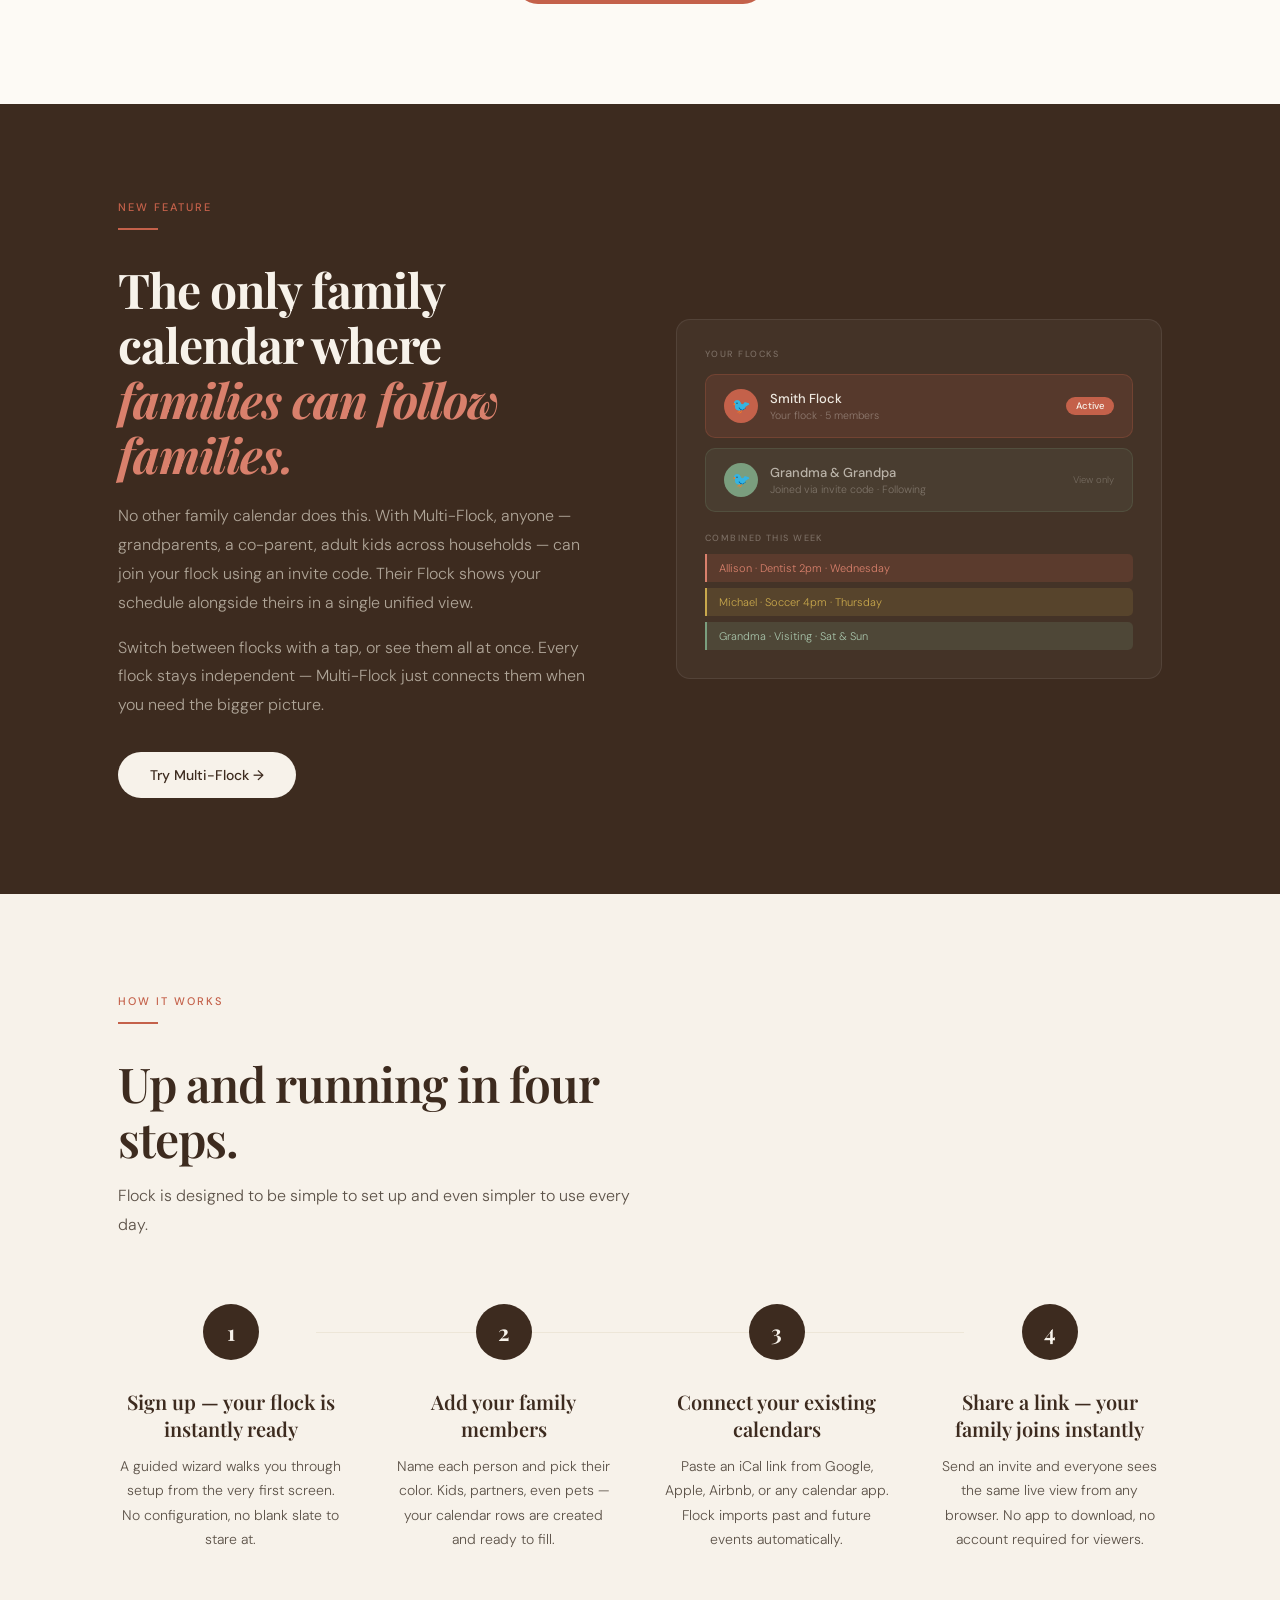
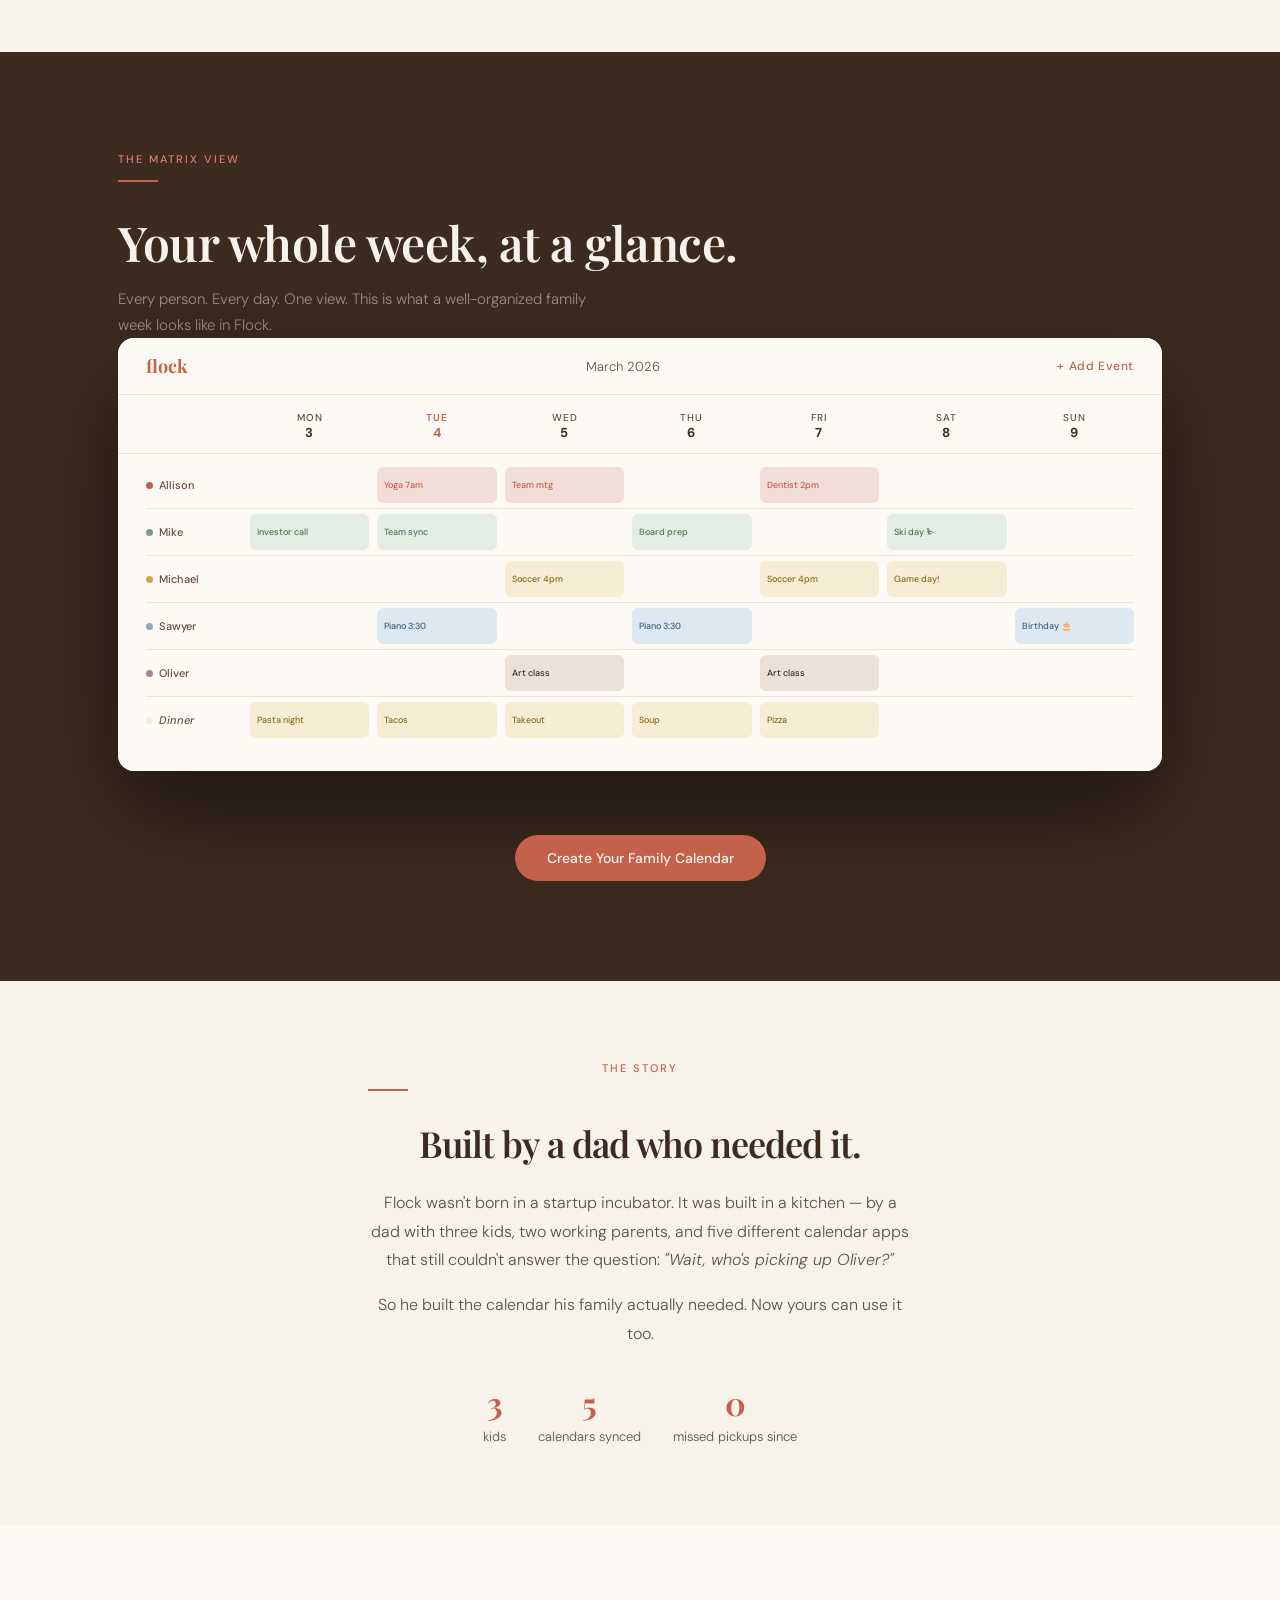
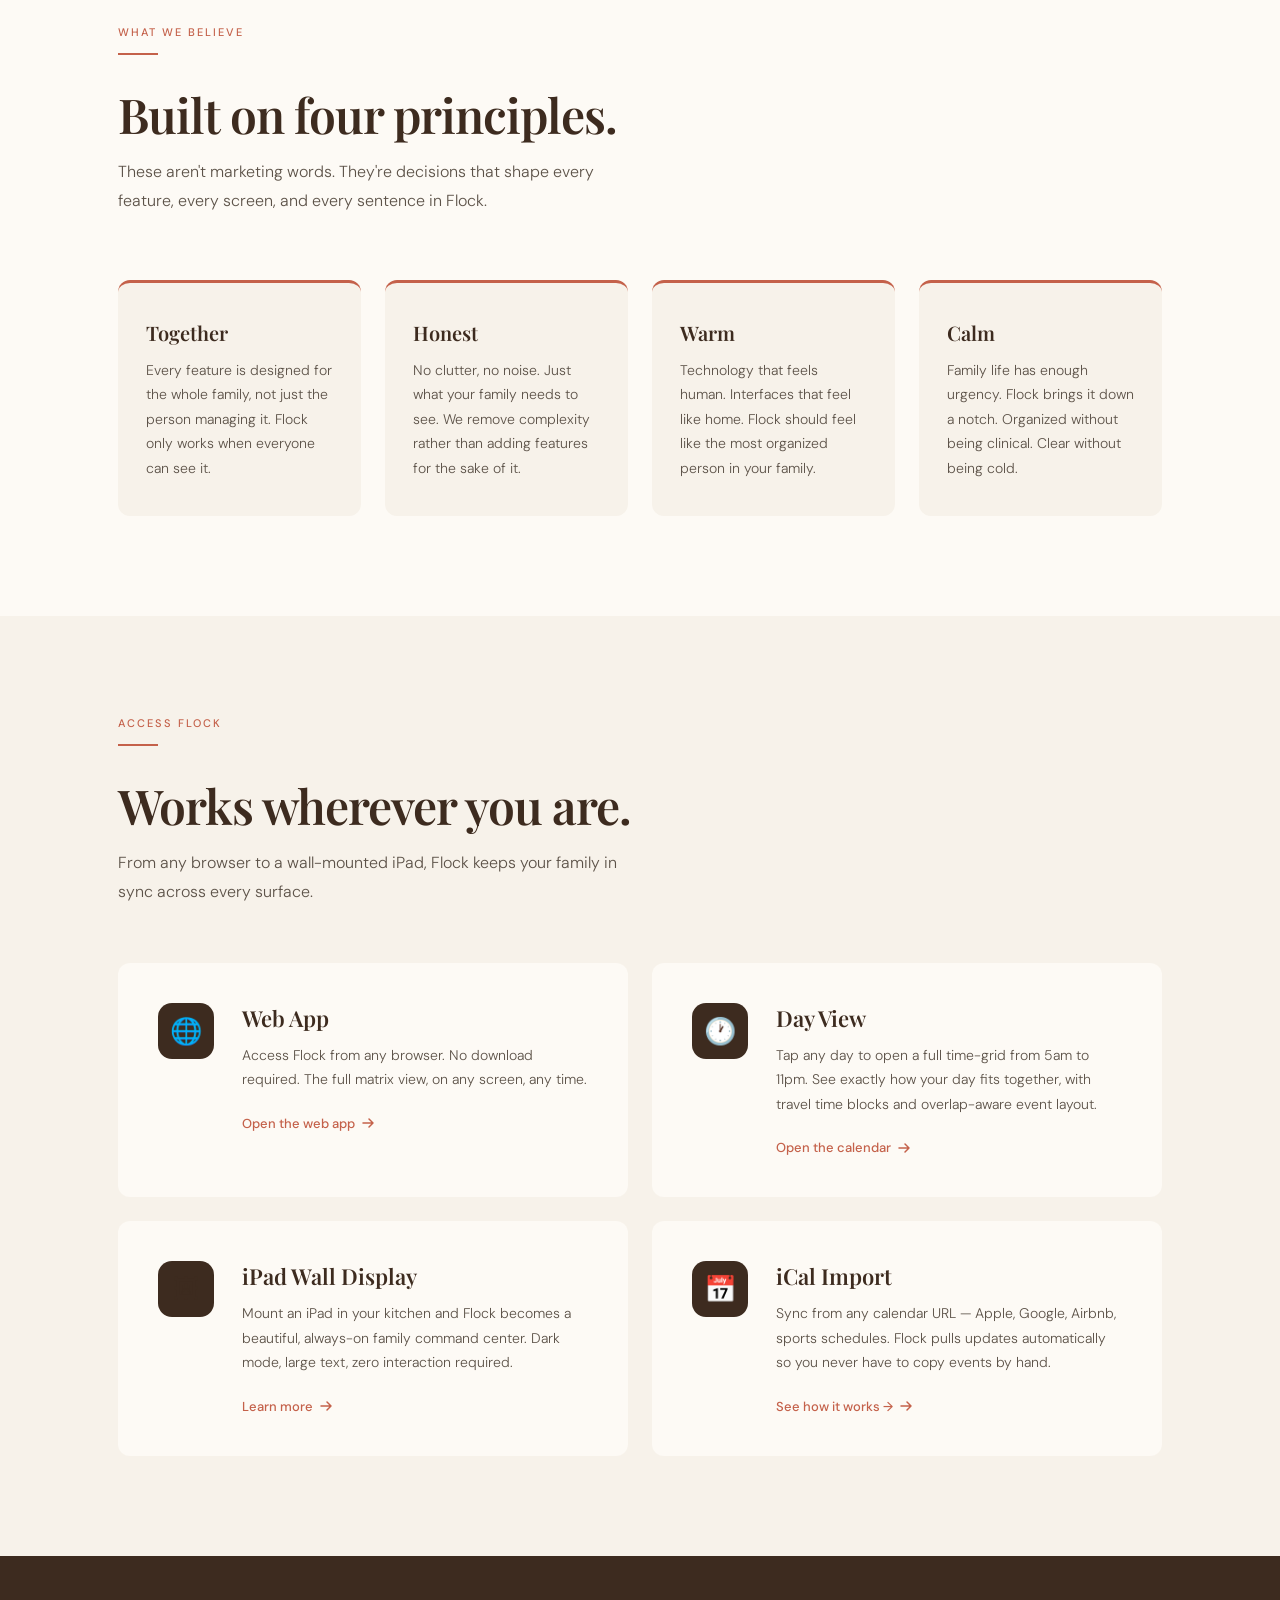
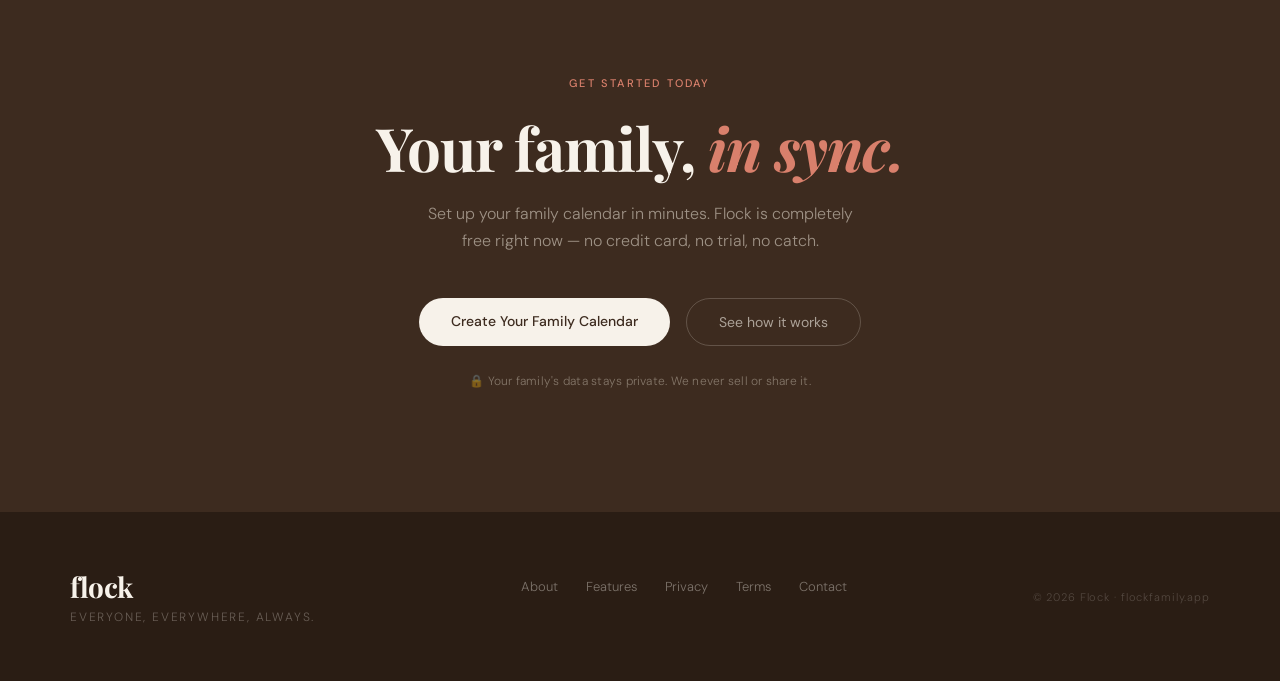
==== commit f7565fa8: "Homepage CRO: headline, CTAs, social proof, animation - Change hero headline to benefit-specific "Yo" ====
--- a/index.html
+++ b/index.html
@@ -346,6 +346,72 @@
   .event-b { background: #DDE8F0; color: #3A6080; }
   .event-k { background: #EDE0D8; color: var(--bark); }
 
+  /* ─── HERO ANIMATION ─── */
+  @keyframes cellAppear {
+    0% { opacity: 0; transform: scale(0.85); }
+    100% { opacity: 1; transform: scale(1); }
+  }
+  @keyframes cellPulse {
+    0%, 100% { box-shadow: none; }
+    50% { box-shadow: 0 0 0 2px currentColor; }
+  }
+  @keyframes nameSlide {
+    0% { opacity: 0; transform: translateX(-8px); }
+    100% { opacity: 1; transform: translateX(0); }
+  }
+
+  .phone-mockup .ph-cell:not(.empty) {
+    opacity: 0;
+    animation: cellAppear 0.4s ease-out forwards;
+  }
+  .phone-mockup .ph-name {
+    opacity: 0;
+    animation: nameSlide 0.3s ease-out forwards;
+  }
+
+  /* Stagger names first */
+  .ph-row:nth-child(1) .ph-name { animation-delay: 0.2s; }
+  .ph-row:nth-child(2) .ph-name { animation-delay: 0.35s; }
+  .ph-row:nth-child(3) .ph-name { animation-delay: 0.5s; }
+  .ph-row:nth-child(4) .ph-name { animation-delay: 0.65s; }
+  .ph-row:nth-child(5) .ph-name { animation-delay: 0.8s; }
+
+  /* Then stagger events row by row, left to right */
+  .ph-row:nth-child(1) .ph-cell:nth-child(2):not(.empty) { animation-delay: 0.6s; }
+  .ph-row:nth-child(1) .ph-cell:nth-child(3):not(.empty) { animation-delay: 0.75s; }
+  .ph-row:nth-child(1) .ph-cell:nth-child(4):not(.empty) { animation-delay: 0.9s; }
+  .ph-row:nth-child(1) .ph-cell:nth-child(5):not(.empty) { animation-delay: 1.05s; }
+  .ph-row:nth-child(1) .ph-cell:nth-child(6):not(.empty) { animation-delay: 1.2s; }
+
+  .ph-row:nth-child(2) .ph-cell:nth-child(2):not(.empty) { animation-delay: 0.8s; }
+  .ph-row:nth-child(2) .ph-cell:nth-child(3):not(.empty) { animation-delay: 0.95s; }
+  .ph-row:nth-child(2) .ph-cell:nth-child(4):not(.empty) { animation-delay: 1.1s; }
+  .ph-row:nth-child(2) .ph-cell:nth-child(5):not(.empty) { animation-delay: 1.25s; }
+  .ph-row:nth-child(2) .ph-cell:nth-child(6):not(.empty) { animation-delay: 1.4s; }
+
+  .ph-row:nth-child(3) .ph-cell:nth-child(2):not(.empty) { animation-delay: 1.0s; }
+  .ph-row:nth-child(3) .ph-cell:nth-child(3):not(.empty) { animation-delay: 1.15s; }
+  .ph-row:nth-child(3) .ph-cell:nth-child(4):not(.empty) { animation-delay: 1.3s; }
+  .ph-row:nth-child(3) .ph-cell:nth-child(5):not(.empty) { animation-delay: 1.45s; }
+  .ph-row:nth-child(3) .ph-cell:nth-child(6):not(.empty) { animation-delay: 1.6s; }
+
+  .ph-row:nth-child(4) .ph-cell:nth-child(2):not(.empty) { animation-delay: 1.2s; }
+  .ph-row:nth-child(4) .ph-cell:nth-child(3):not(.empty) { animation-delay: 1.35s; }
+  .ph-row:nth-child(4) .ph-cell:nth-child(4):not(.empty) { animation-delay: 1.5s; }
+  .ph-row:nth-child(4) .ph-cell:nth-child(5):not(.empty) { animation-delay: 1.65s; }
+  .ph-row:nth-child(4) .ph-cell:nth-child(6):not(.empty) { animation-delay: 1.8s; }
+
+  .ph-row:nth-child(5) .ph-cell:nth-child(2):not(.empty) { animation-delay: 1.4s; }
+  .ph-row:nth-child(5) .ph-cell:nth-child(3):not(.empty) { animation-delay: 1.55s; }
+  .ph-row:nth-child(5) .ph-cell:nth-child(4):not(.empty) { animation-delay: 1.7s; }
+  .ph-row:nth-child(5) .ph-cell:nth-child(5):not(.empty) { animation-delay: 1.85s; }
+  .ph-row:nth-child(5) .ph-cell:nth-child(6):not(.empty) { animation-delay: 2.0s; }
+
+  /* Subtle highlight pulse on the last event to draw the eye */
+  .ph-row:nth-child(5) .ph-cell:nth-child(6):not(.empty) {
+    animation: cellAppear 0.4s ease-out 2.0s forwards, cellPulse 1.2s ease-in-out 2.6s 1;
+  }
+
   /* ─── TAGLINE STRIP ─── */
   .tagline-strip {
     background: var(--terracotta);
@@ -1047,10 +1113,10 @@
   <div class="hero-inner">
     <div class="hero-text">
       <span class="hero-eyebrow">Family Calendar — Web</span>
-      <h1 class="hero-title">Everyone, <em>everywhere,</em> always.</h1>
+      <h1 class="hero-title">Your whole family. <em>Every day.</em> One view.</h1>
       <p class="hero-body">Flock is the family calendar that shows every person's schedule at once — no tab-switching, no missed pickups, no "I didn't know about that." Just your whole family, in sync.</p>
       <div class="hero-ctas">
-        <a href="https://app.flockfamily.app/signup" class="btn-primary">Get Started</a>
+        <a href="https://app.flockfamily.app/signup" class="btn-primary">Create Your Family Calendar</a>
         <a href="#how" class="btn-secondary">
           See how it works
           <svg width="16" height="16" viewBox="0 0 16 16" fill="none"><path d="M3 8h10M9 4l4 4-4 4" stroke="currentColor" stroke-width="1.5" stroke-linecap="round" stroke-linejoin="round"/></svg>
@@ -1225,6 +1291,9 @@
         <p class="feature-body">Follow other families via invite code. Grandparents, co-parents, or siblings across households can see your schedule in their own Flock view — no app-sharing required.</p>
       </div>
     </div>
+    <div class="mid-cta reveal" style="text-align:center;margin-top:64px;">
+      <a href="https://app.flockfamily.app/signup" class="btn-primary">Create Your Family Calendar</a>
+    </div>
   </div>
 </section>
 
@@ -1387,6 +1456,38 @@
         </div>
       </div>
     </div>
+    <div class="mid-cta reveal" style="text-align:center;margin-top:64px;">
+      <a href="https://app.flockfamily.app/signup" class="btn-primary">Create Your Family Calendar</a>
+    </div>
+  </div>
+</section>
+
+<!-- ─── BUILT BY A DAD ─── -->
+<section id="story" style="background:var(--cream);padding:80px 0;">
+  <div class="container reveal" style="max-width:640px;text-align:center;">
+    <span class="section-label">The Story</span>
+    <div class="section-divider"></div>
+    <h2 class="section-heading" style="font-size:clamp(24px,3.5vw,36px);margin-bottom:24px;">Built by a dad who needed it.</h2>
+    <p style="font-size:16px;line-height:1.8;color:var(--slate);margin-bottom:16px;">
+      Flock wasn't born in a startup incubator. It was built in a kitchen — by a dad with three kids, two working parents, and five different calendar apps that still couldn't answer the question: <em>"Wait, who's picking up Oliver?"</em>
+    </p>
+    <p style="font-size:16px;line-height:1.8;color:var(--slate);margin-bottom:32px;">
+      So he built the calendar his family actually needed. Now yours can use it too.
+    </p>
+    <div style="display:flex;gap:32px;justify-content:center;flex-wrap:wrap;margin-top:24px;">
+      <div style="text-align:center;">
+        <div style="font-family:'Playfair Display',serif;font-size:32px;font-weight:700;color:var(--terracotta);">3</div>
+        <div style="font-size:13px;color:var(--slate);margin-top:4px;">kids</div>
+      </div>
+      <div style="text-align:center;">
+        <div style="font-family:'Playfair Display',serif;font-size:32px;font-weight:700;color:var(--terracotta);">5</div>
+        <div style="font-size:13px;color:var(--slate);margin-top:4px;">calendars synced</div>
+      </div>
+      <div style="text-align:center;">
+        <div style="font-family:'Playfair Display',serif;font-size:32px;font-weight:700;color:var(--terracotta);">0</div>
+        <div style="font-size:13px;color:var(--slate);margin-top:4px;">missed pickups since</div>
+      </div>
+    </div>
   </div>
 </section>
 
@@ -1482,11 +1583,12 @@
 <section id="cta">
   <span class="cta-eyebrow">Get Started Today</span>
   <h2 class="cta-heading">Your family, <em>in sync.</em></h2>
-  <p class="cta-sub">Set up your family calendar in minutes. No credit card needed. Just your family and a better way to stay organized.</p>
+  <p class="cta-sub">Set up your family calendar in minutes. Flock is completely free right now — no credit card, no trial, no catch.</p>
   <div class="cta-buttons">
-    <a href="https://app.flockfamily.app/signup" class="btn-light">Get Started</a>
+    <a href="https://app.flockfamily.app/signup" class="btn-light">Create Your Family Calendar</a>
     <a href="#how" class="btn-outline">See how it works</a>
   </div>
+  <p style="font-size:12px;color:rgba(237,230,216,0.4);margin-top:24px;letter-spacing:0.02em;">🔒 Your family's data stays private. We never sell or share it.</p>
 </section>
 
 </main>
